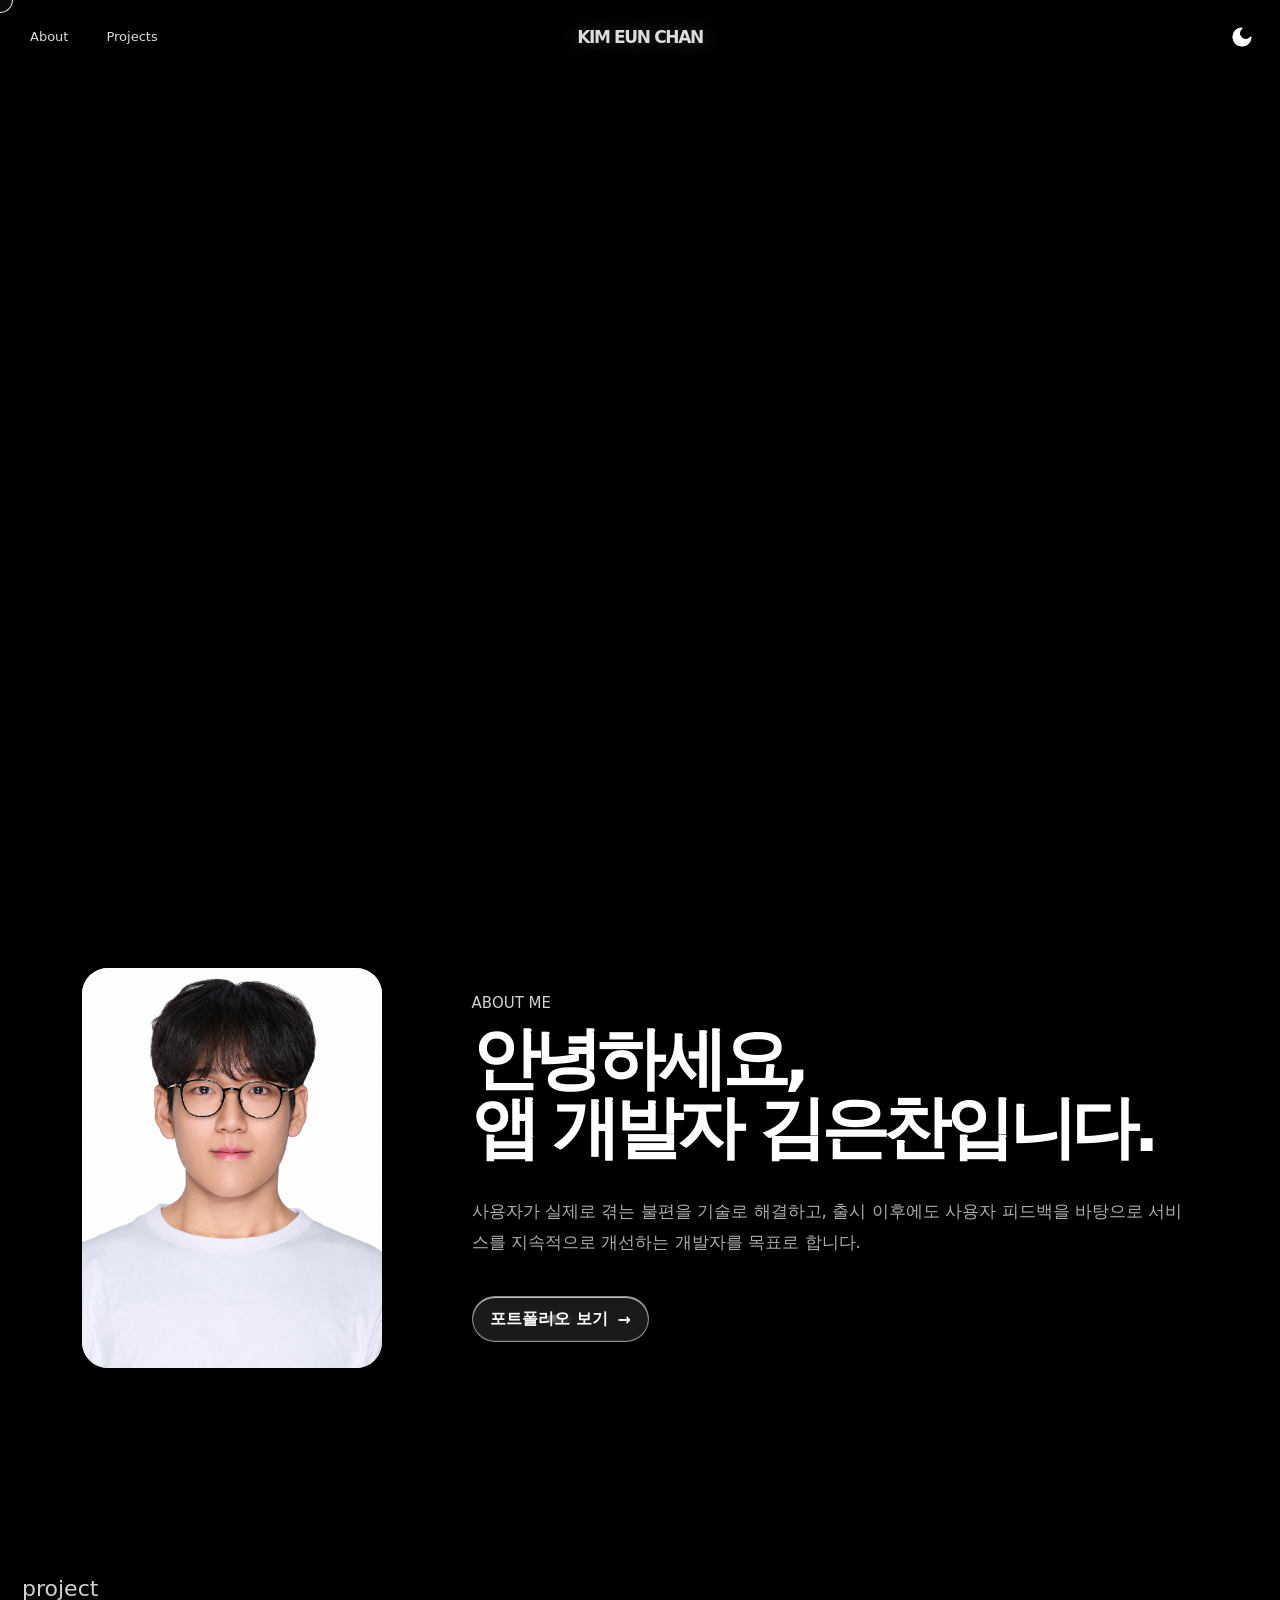
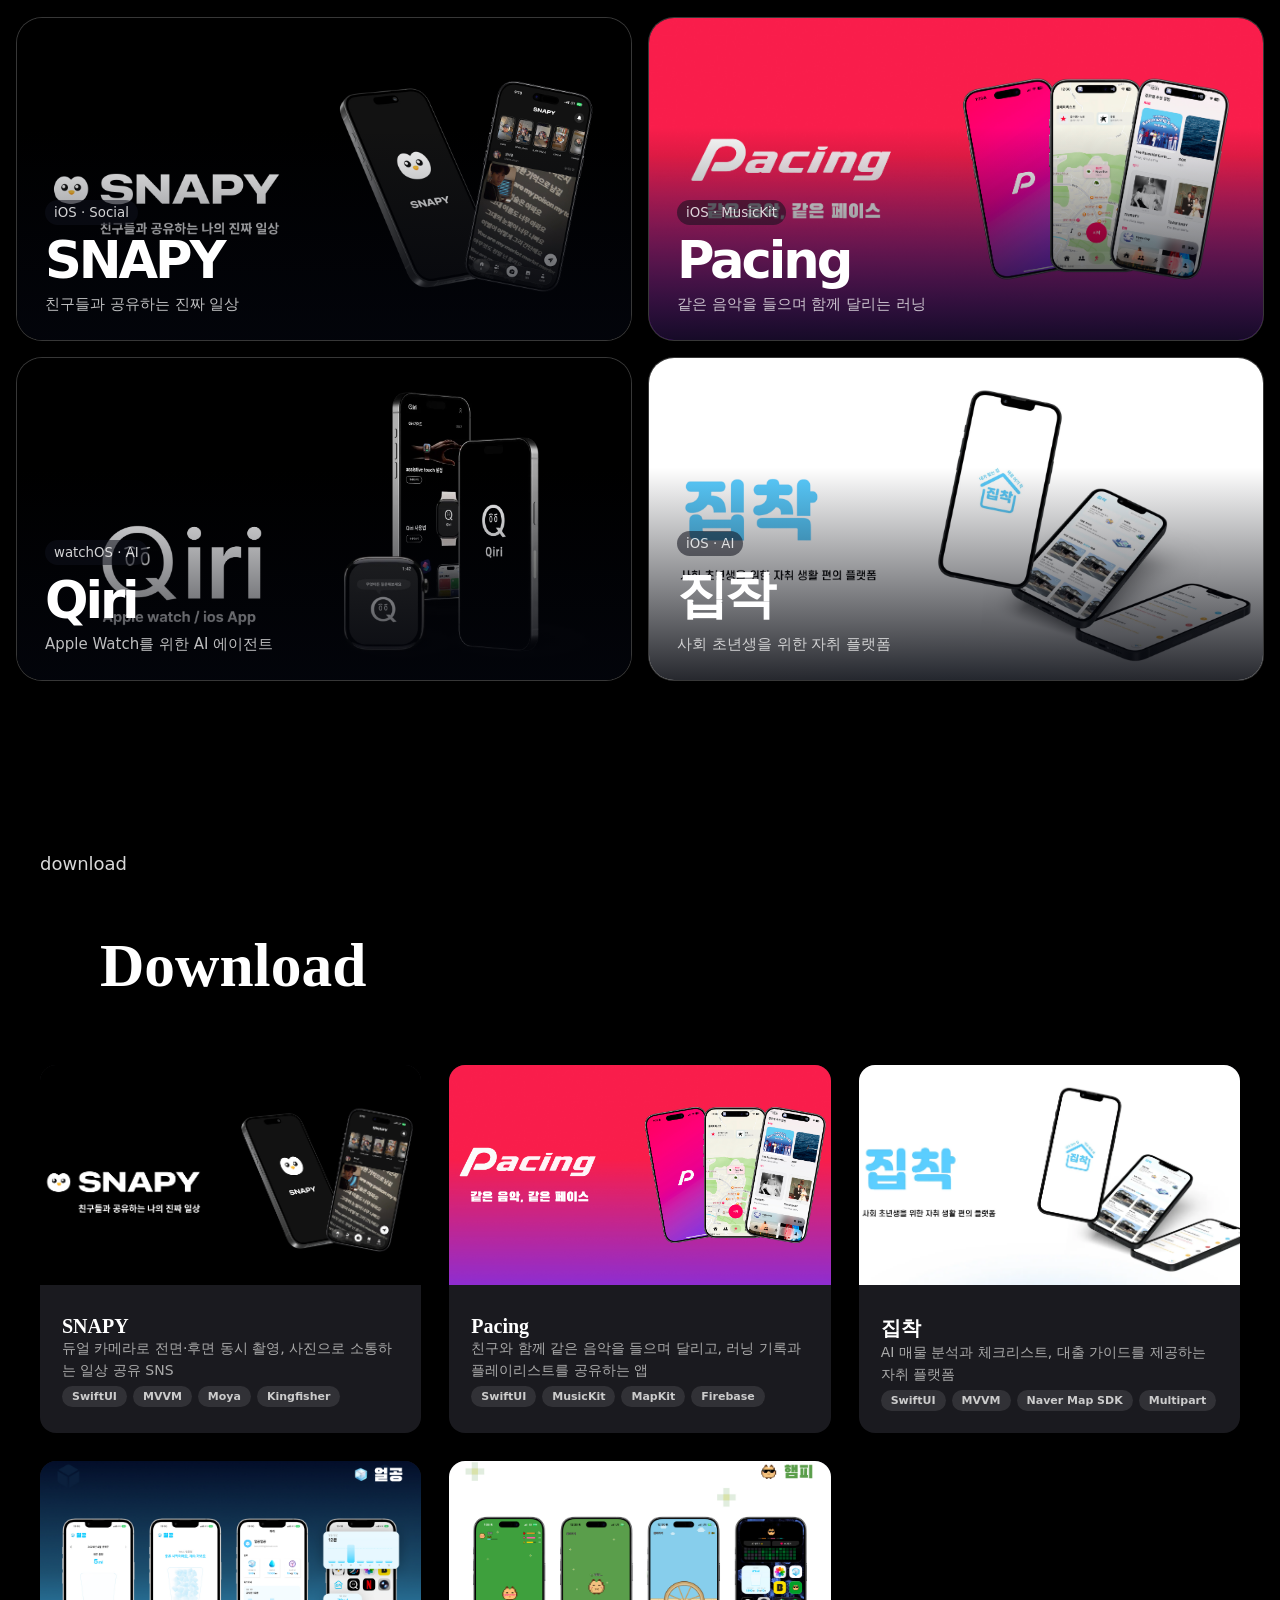
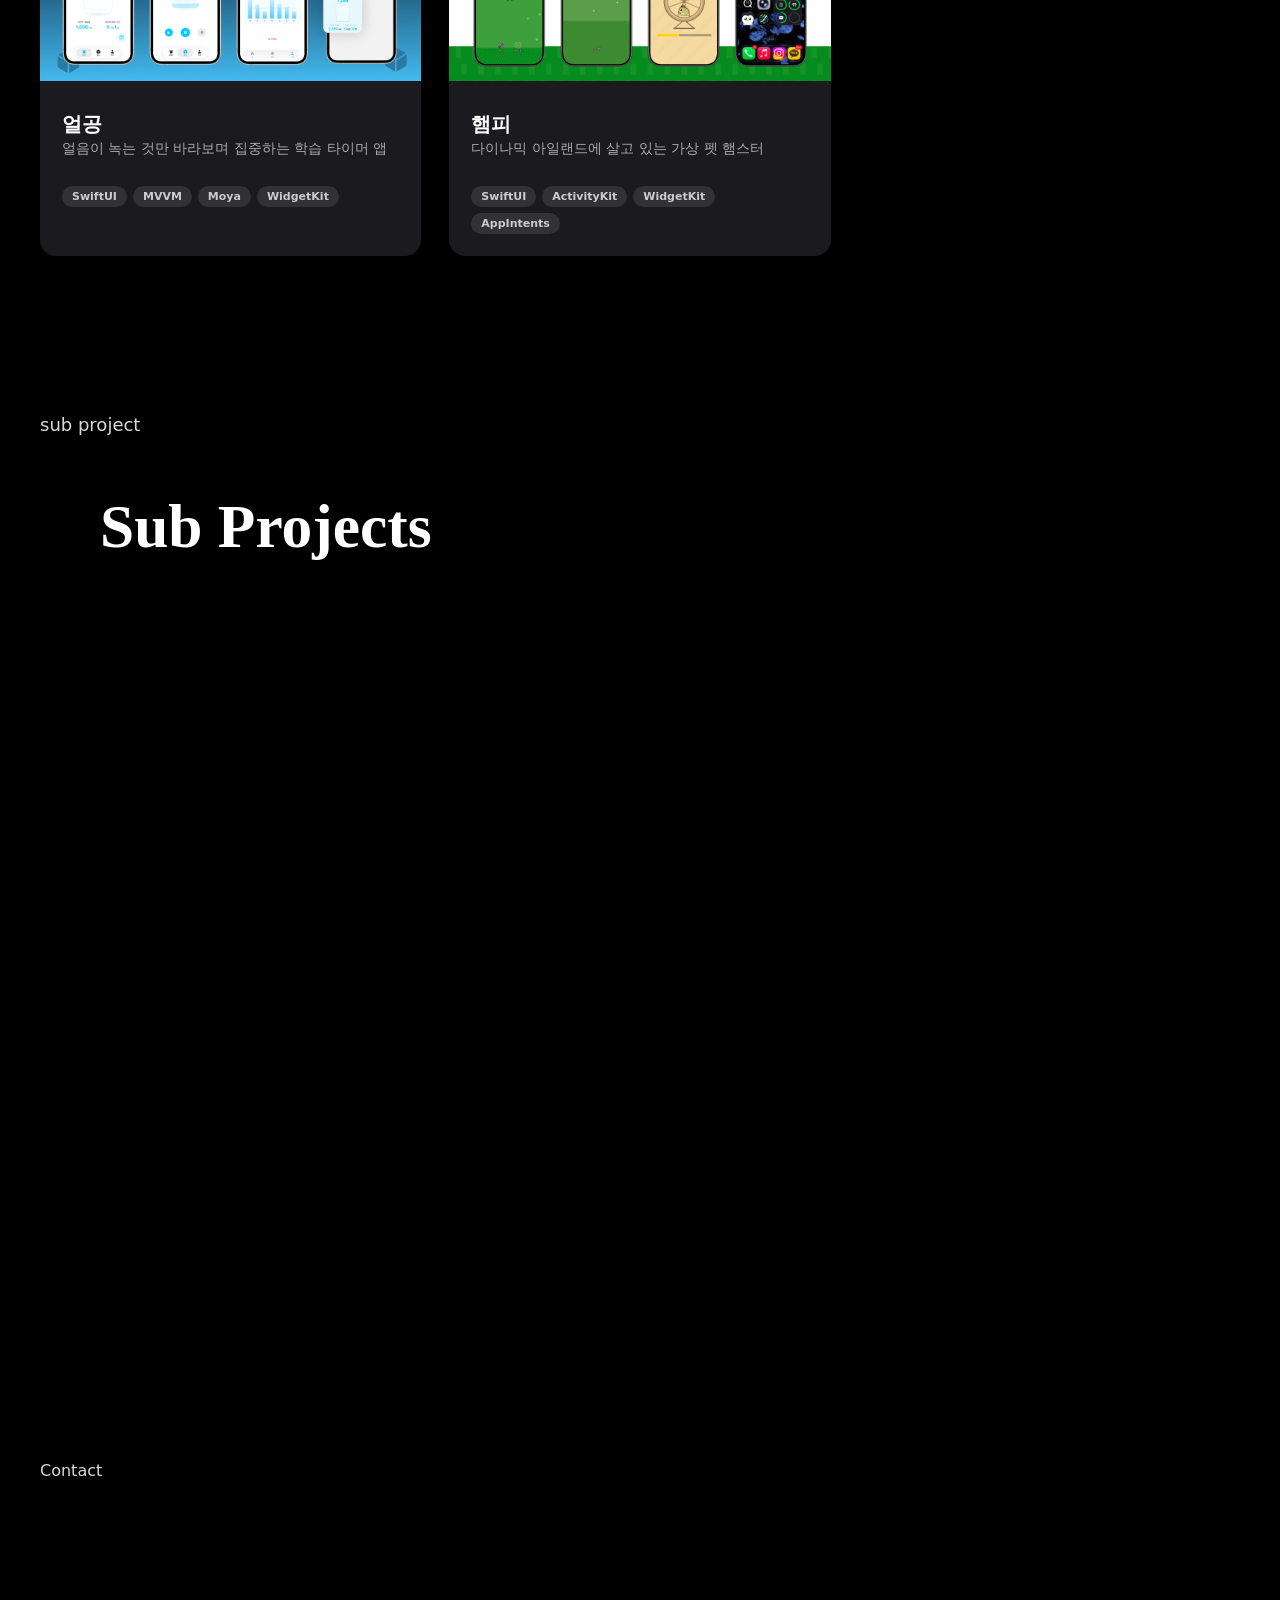
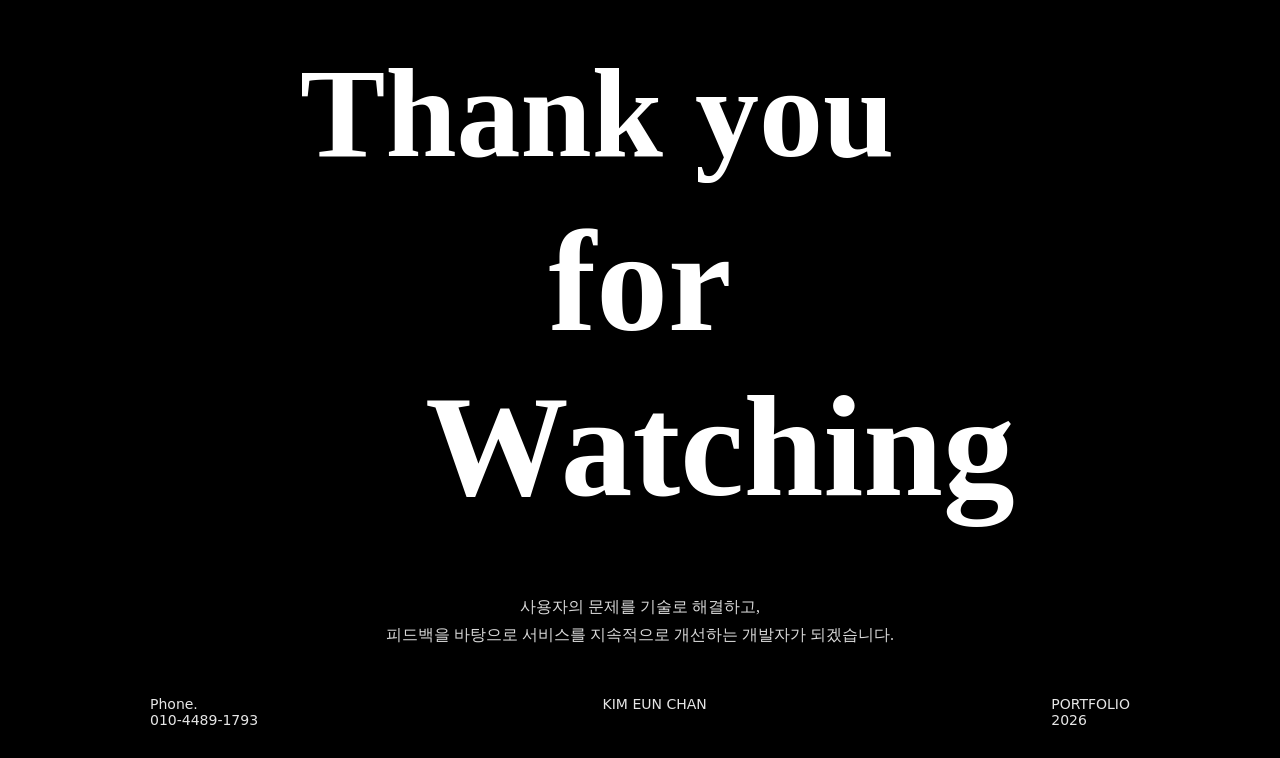
==== index.html @ 1824ecb4 "fix: hide glass cursor over theme icon" ====
<!DOCTYPE html>
<html lang="ko">
  <head>
    <meta charset="UTF-8" />
    <meta name="viewport" content="width=device-width, initial-scale=1.0" />
    <title>김은찬 | Portfolio</title>
    <meta
      name="description"
      content="사용자 경험과 유지보수성을 함께 고민하는 앱 개발자 김은찬의 포트폴리오입니다."
    />
    <link rel="icon" href="./img/symbol-logo.png" />
    <link rel="apple-touch-icon" href="./img/symbol-logo.png" />
    <link rel="stylesheet" href="./style.css?v=2" />
    <link rel="stylesheet" href="./override.css?v=6" />
    <link rel="stylesheet" href="./header-patch.css" />
    <link rel="stylesheet" href="./header-motion-patch.css" />
    <link rel="stylesheet" href="./theme-patch.css?v=4" />
    <link rel="stylesheet" href="./project-grid-patch.css" />
    <link rel="stylesheet" href="./glass-interaction.css?v=8" />
    <link rel="stylesheet" href="./page-transition.css?v=4" />
    <link rel="stylesheet" href="./header-consistency.css?v=4" />
    <link rel="stylesheet" href="./responsive.css?v=28" />
    <script src="./glass-pointer.js?v=4" defer></script>
    <script src="./script.js?v=5" defer></script>
    <script src="./page-transition.js?v=5" defer></script>
  </head>
  <body>
    <header class="topbar" data-glass-header>
      <div class="topbar-inner">
        <nav class="topbar-nav topbar-nav--left" aria-label="페이지 이동">
          <a href="./about/index.html">About</a>
          <a class="scroll-link" href="./project/index.html">Projects</a>
        </nav>
        <a class="topbar-brand scroll-link" data-target="#hero" href="#hero" aria-label="김은찬 포트폴리오 홈">
          <span>KIM EUN CHAN</span>
        </a>
        <nav class="topbar-nav topbar-nav--right" aria-label="보조 메뉴">
          <a class="topbar-theme-toggle" href="#" aria-label="테마 변경" aria-pressed="false"></a>
        </nav>
      </div>
    </header>
    <div id="wrap">

      <section id="hero" class="firstpage section-dark">
        <div class="firsttext">
          <div class="web-p"><p>앱 개발자</p></div>
        </div>

        <div class="hero-visual bgimg">
          <video
            class="portfolio-main-img"
            src="./img/portfolio.mp4"
            autoplay
            muted
            loop
            playsinline
          ></video>
          <div class="hero-overlay" aria-hidden="true"></div>
        </div>

        <div class="hero-bottom" aria-hidden="true">
          <div class="hero-tagline reveal">
            <p class="hero-title">안녕하세요, 앱 개발자 김은찬입니다.</p>
            <p class="hero-sub">
              사용자가 실제로 겪는 불편을 기술로 해결하고,<br />
              출시 이후에도 피드백을 바탕으로 서비스를 개선하는 개발자를 지향합니다.
            </p>
          </div>
          <div class="hero-cta reveal">
            <button
              class="chip chip-dark js-copy"
              data-copy="010-4489-1793"
              type="button"
              aria-label="전화번호 복사"
            >
              010-4489-1793
            </button>
            <button
              class="chip chip-dark js-copy"
              data-copy="kec4489@naver.com"
              type="button"
              aria-label="이메일 복사"
            >
              kec4489@naver.com
            </button>
            <a
              class="chip chip-dark"
              href="https://github.com/kec08"
              target="_blank"
              rel="noreferrer"
              >GitHub</a
            >
            <a
              class="chip chip-dark"
              href="https://blog.naver.com/ssilvv"
              target="_blank"
              rel="noreferrer"
              >Blog</a
            >
            <a
              class="chip chip-dark"
              href="https://www.linkedin.com/in/%EC%9D%80%EC%B0%AC-%EA%B9%80-a9299735b/"
              target="_blank"
              rel="noreferrer"
              >LinkedIn</a
            >
          </div>
        </div>
      </section>

      <section id="about" class="section-light about-section">
        <div class="about-heading">
          <div class="mini-text"><p>ABOUT</p></div>
          <p class="about-kicker">iOS Developer · SwiftUI · Product-minded</p>
          <h1>사용자의 불편을 발견하고,<br /><em>끝까지 쓰이는 앱</em>으로 만듭니다.</h1>
          <p class="about-lead">
            SwiftUI 기반 iOS 앱을 직접 설계하고 출시해 왔습니다. 기능을 만드는 데서 멈추지 않고,
            사용자가 어디에서 망설이고 어떤 순간에 다시 돌아오는지 관찰하며 제품을 개선합니다.
          </p>
        </div>

        <div class="about-feature">
          <figure class="about-feature-photo">
            <img src="./img/profile-portrait.png" alt="김은찬 프로필 사진" />
          </figure>
          <div class="about-feature-copy">
            <p class="about-feature-index">ABOUT ME</p>
            <h2>안녕하세요,<br />앱 개발자 김은찬입니다.</h2>
            <p>
              사용자가 실제로 겪는 불편을 기술로 해결하고, 출시 이후에도 사용자 피드백을 바탕으로 서비스를 지속적으로 개선하는 개발자를 목표로 합니다.
            </p>
            <a class="btn about-detail-trigger" href="./about/index.html">포트폴리오 보기 <span aria-hidden="true">→</span></a>
          </div>
        </div>

        <div class="main-divbox profile-grid">
          <div class="profile-col">
            <figure class="about-portrait reveal">
              <img src="./img/profile-portrait.png" alt="김은찬 프로필 사진" />
              <figcaption><strong>김은찬</strong><span>iOS Developer · KIM EUN CHAN</span></figcaption>
            </figure>
            <div class="Idea reveal">
              <h3>사용자 관점에서 판단하고 <br>설계하는 개발자</h3>
              <p>
                무엇이 사용자의 선택을 망설이게 하는지,<br> 무엇이 흐름을 끊는지 고민합니다.<br>
                직관에만 의존하기보다, 이러한 관찰을 기준으로 더 나은 방향을 설계합니다.
              </p>
            </div>

            <div class="name reveal">
              <h3>김은찬</h3>
              <p>
                경북소프트웨어마이스터고등학교<br />
                APP / SwiftUI / UI·UX<br />
                Email. <a href="mailto:kec4489@naver.com">kec4489@naver.com</a
                ><br />
                Github.
                <a
                  href="https://github.com/kec08"
                  target="_blank"
                  rel="noreferrer"
                  >kec08</a
                ><br />
                Phone. 010-4489-1793
              </p>
            </div>
          </div>

          <div class="profile-col">
            <div class="writing reveal">
              <h3>학습 과정을 정리하며 배운 <br>내용을 정리합니다.</h3>
              <p>
                배운 내용을 기록하며 정리하는 과정을 즐깁니다.<br />
                80+ 이상의 블로그 포스팅을 통해 배운 내용을<br>남기며 학습을 이어가고 있습니다.
              </p>
              <a
                class="btn btn-ghost"
                href="https://blog.naver.com/ssilvv"
                target="_blank"
                rel="noreferrer"
                >블로그 보러가기</a
              >
            </div>

            <div class="education reveal">
              <h3>education</h3>
              <p>경북소프트웨어마이스터고등학교</p>
              <p class="wh">졸업 예정 · 현장 실습 가능</p>
            </div>
          </div>

          <div class="profile-col">
            <div class="award reveal">
              <h3>highlight</h3>
              <p>교내 1학기 캡스톤 프로젝트 대상 - Qiri</p>
              <p class="wh">2025.07</p>
              <p>마이스터 특성화고 디지털 융합 챌린지 최우수상</p>
              <p class="wh">2025.09</p>
              <p>SW-AI 인재 양성 프로젝트 최우수상</p>
              <p class="wh">2025.12</p>
              <p>iOS 기반 앱 5개 App Store 출시</p>
              <p class="wh">2026.06</p>
            </div>

            <div class="Stack reveal">
              <h3>Stack</h3>
              <ul class="stack-img" aria-label="기술 스택">
                <li data-stack="Swift"><img src="./img/Swift-transparent.png" alt="Swift" /></li>
                <li data-stack="Flutter"><img class="stack-icon--flutter" src="https://cdn.simpleicons.org/flutter" alt="Flutter" /></li>
                <li data-stack="Figma"><img src="./img/figma.png" alt="Figma" /></li>
                <li data-stack="React"><img src="./img/reack.png" alt="React" /></li>
                <li data-stack="Java"><img src="./img/java.png" alt="Java" /></li>
                <li data-stack="Spring"><img src="./img/springboot.png" alt="Spring Boot" /></li>
                <li data-stack="GitHub"><img src="https://cdn.simpleicons.org/github" alt="GitHub" /></li>
                <li data-stack="Ps"><img src="./img/Ps.png" alt="Photoshop" /></li>
                <li data-stack="MySQL"><img src="./img/mysql.png" alt="MySQL" /></li>
              </ul>
            </div>
          </div>
        </div>
      </section>

      <section id="contents" class="section-split">
        <div class="contents-box">
          <div class="contents-left-box">
            <div class="contents-mini-text"><p>contents</p></div>
            <div class="contents-main-text"><h1>Contents</h1></div>
            <p class="contents-help">
              클릭해서 섹션으로 바로 이동할 수 있어요.
            </p>
          </div>

          <div class="contents-right-box">
            <ul class="contents-right-text">
              <li>
                <p>01</p>
                <h2 class="scroll-link" data-target="#Introduce">Introduce</h2>
              </li>
              <li>
                <p>02</p>
                <h2 class="scroll-link" data-target="#MainProjects">
                  Main Projects
                </h2>
              </li>
              <li>
                <p>03</p>
                <h2 class="scroll-link" data-target="#Download">
                  Download
                </h2>
              </li>
              <li>
                <p>04</p>
                <h2 class="scroll-link" data-target="#endpage">Contact</h2>
              </li>
            </ul>
          </div>
        </div>
      </section>

      <section id="Introduce" class="section-dark">
        <div class="Introduce-mini-text">
          <p>Introduce</p>
        </div>
        <div class="Introduce-main-text">
          <h1>안녕하세요, 앱 개발자 김은찬입니다.</h1>
        </div>
        <div class="Introduce-text">
          <p>
            SwiftUI 기반 iOS 앱 5종을 App Store에 직접 출시하고 운영한 경험이 있습니다.<br />
            사용자 경험 개선과 AI 기반 개발 워크플로우에 관심이 있으며, 80+ 이상의 <a href="https://blog.naver.com/ssilvv" target="_blank" rel="noreferrer" style="color:#fff;text-decoration:underline;">블로그</a> 포스팅으로 학습과<br />
            <span class="intro-recording-line">문제 해결 과정을 기록하고 있습니다.</span>
          </p>
          <br />
        </div>

        <div class="intro-stack reveal">
          <div class="intro-stack-group">
            <div class="intro-stack-tag">
              <img src="./img/Swift-transparent.png" alt="Swift" />
              <span>Swift</span>
            </div>
            <ul class="intro-stack-list">
              <li>
                <strong>SwiftUI</strong>와 <strong>MVVM</strong> 패턴으로 iOS
                앱과 Apple Watch 앱 개발 가능
              </li>
              <li>
                <strong>Combine</strong>과 <strong>Swift Concurrency</strong>로
                비동기 상태를 관리하고, <strong>Moya</strong> 기반 네트워크
                레이어를 설계 가능
              </li>
              <li>
                App Store <strong>심사 및 실제 배포 경험</strong>이 있으며,
                출시 이후 <strong>앱 관리와 운영</strong>이 가능
              </li>
            </ul>
          </div>

          <div class="intro-stack-group">
            <div class="intro-stack-tag">
              <img src="./img/figma.png" alt="UIUX" />
              <span>UIUX</span>
            </div>
            <ul class="intro-stack-list">
              <li>
                <strong>Apple HIG</strong>을 준수하면서 사용자 중심의
                인터페이스 디자인 가능
              </li>
              <li>
                UX를 고려한 인터페이스 설계를 할 수 있으며, 직관적이고 일관된
                사용자 흐름 구현 가능
              </li>
            </ul>
          </div>
        </div>
      </section>

      <section id="Design" class="section-dark">
        <div class="Design-mini-text">
          <span class="span02">+</span>
          <p>Design / UIUX</p>
        </div>
        <div class="Design-box reveal">
          <div class="poster1" role="button" tabindex="0" aria-label="포스터 1">
            <div class="overlay"></div>
          </div>
          <div class="poster2" role="button" tabindex="0" aria-label="포스터 2">
            <div class="overlay"></div>
          </div>
          <div class="poster3" role="button" tabindex="0" aria-label="포스터 3">
            <div class="overlay"></div>
          </div>
        </div>
      </section>

      <section id="MainProjects" class="section-light">
        <div class="project-section-label">project</div>

        <div class="project-gallery" aria-label="주요 프로젝트">
          <button class="project-gallery-card project-gallery-card--snapy js-open-project" type="button" data-project="snapy">
            <img src="./img/snapy-thumbnail.png" alt="SNAPY 프로젝트 미리보기" loading="lazy" />
            <span class="project-gallery-copy"><small>iOS · Social</small><strong>SNAPY</strong><em>친구들과 공유하는 진짜 일상</em></span>
          </button>
          <button class="project-gallery-card project-gallery-card--pacing js-open-project" type="button" data-project="pacing">
            <img src="./img/Pacing-preview.jpg" alt="Pacing 프로젝트 미리보기" loading="lazy" />
            <span class="project-gallery-copy"><small>iOS · MusicKit</small><strong>Pacing</strong><em>같은 음악을 들으며 함께 달리는 러닝</em></span>
          </button>
          <button class="project-gallery-card project-gallery-card--qiri js-open-project" type="button" data-project="qiri">
            <img src="./img/Qiri.png" alt="Qiri 프로젝트 미리보기" loading="lazy" />
            <span class="project-gallery-copy"><small>watchOS · AI</small><strong>Qiri</strong><em>Apple Watch를 위한 AI 에이전트</em></span>
          </button>
          <button class="project-gallery-card project-gallery-card--jipchak js-open-project" type="button" data-project="jipchak">
            <img src="./img/jipchak-thumbnail.png" alt="집착 프로젝트 미리보기" loading="lazy" />
            <span class="project-gallery-copy"><small>iOS · AI</small><strong>집착</strong><em>사회 초년생을 위한 자취 플랫폼</em></span>
          </button>
        </div>

        <div
          class="project-tabs reveal"
          role="tablist"
          aria-label="프로젝트 선택"
        >
            <button
            class="project-tab is-active"
            type="button"
            role="tab"
            aria-selected="true"
            data-project="snapy"
          >
            SNAPY
          </button>
          <button
            class="project-tab"
            type="button"
            role="tab"
            aria-selected="false"
            data-project="pacing"
          >
            Pacing
          </button>
          <button
            class="project-tab"
            type="button"
            role="tab"
            aria-selected="false"
            data-project="qiri"
          >
            Qiri
          </button>
          <button
            class="project-tab"
            type="button"
            role="tab"
            aria-selected="false"
            data-project="jipchak"
          >
            집착
          </button>
        </div>

        <div class="project-stage">
          <article
            class="project-page is-active"
            id="project-snapy"
            data-project="snapy"
            data-accent="#F5C518"
          >
            <div class="project-page-inner">
              <div class="project-copy reveal">
                <p class="project-kicker">
                  친구들과 공유하는 진짜 일상
                </p>
                <div class="project-brand project-brand--app-icon">
                  <img class="project-brand-icon" src="./img/snapy-icon.jpg" alt="SNAPY 앱 아이콘" />
                  <h2 class="project-title">SNAPY</h2>
                </div>
                <p class="project-period">2026.03.01 ~ 2026.08.05</p>

                <div class="project-meta">
                  <div class="meta-row">
                    <span class="meta-label">Team</span
                    ><span class="meta-value"
                      >iOS Client/Design - 1명 · Web Client - 1명<br>
                      Server - 3명</span
                    >
                  </div>
                  <div class="meta-row">
                    <span class="meta-label">Release</span
                    ><span class="meta-value"
                      >App Store 출시<br />경북소프트웨어마이스터고 캡스톤 대상</span
                    >
                  </div>
                  <div class="meta-row">
                    <span class="meta-label">Key</span
                    ><span class="meta-value"
                      >듀얼 카메라 · 음성 댓글 · 스토리 · 신고/차단<br>
                      OAuth · JWT 세션 관리</span
                    >
                  </div>
                </div>

                <p class="project-desc">
                  기존 SNS의 필터·보정 중심 소통에서 벗어나, 듀얼 카메라로<br>
                  전면·후면을 동시에 촬영하여 보정 없는 진짜 일상을<br>
                  친구들과 나누는 사진 기반 SNS 플랫폼입니다.
                </p>

                <div class="project-actions">
                  <button
                    class="btn btn-primary js-open-project"
                    type="button"
                    data-project="snapy"
                  >
                    상세 보기
                  </button>
                  <a
                    class="btn btn-ghost"
                    href="https://apps.apple.com/kr/app/스내피-snapy/id6761876306"
                    target="_blank"
                    rel="noreferrer"
                    >App Store</a
                  >
                  <a
                    class="btn btn-ghost"
                    href="https://github.com/2026-snapy/SNAPY_iOS"
                    target="_blank"
                    rel="noreferrer"
                    >Github</a
                  >
                  <a
                    class="btn btn-ghost"
                    href="https://www.figma.com/design/X3YFCzXVcM173oBQCoGf0c/3%ED%95%99%EB%85%84-%EC%BA%A1%EC%8A%A4%ED%86%A4?node-id=36-3&t=tiKIu10uXv7cSs5G-1"
                    target="_blank"
                    rel="noreferrer"
                    >Figma</a
                  >
                </div>
              </div>

              <div class="project-visual reveal" aria-hidden="true">
                <figure class="project-shot">
                  <img
                    class="project-shot-img"
                    src="./img/snapy-preview-1.jpg"
                    alt="SNAPY 앱 화면"
                    loading="lazy"
                  />
                  <figcaption class="project-shot-badge">
                    SwiftUI / MVVM
                  </figcaption>
                </figure>
              </div>
            </div>
          </article>

          <article
            class="project-page"
            id="project-qiri"
            data-project="qiri"
            data-accent="#FD6F22"
          >
            <div class="project-page-inner">
              <div class="project-copy reveal">
                <p class="project-kicker">
                  Apple Watch 사용자를 위한 더 나은 AI 에이전트
                </p>
                <div class="project-brand project-brand--app-icon">
                  <img class="project-brand-icon" src="./img/qiri-icon.png" alt="Qiri 앱 아이콘" />
                  <h2 class="project-title">Qiri</h2>
                </div>
                <p class="project-period">2025.03.12 ~ 2025.07.15</p>

                <div class="project-meta">
                  <div class="meta-row">
                    <span class="meta-label">Team</span
                    ><span class="meta-value"
                      >iOS Client/Design - 1명 · Server - 1명 · AI - 1명</span
                    >
                  </div>
                  <div class="meta-row">
                    <span class="meta-label">Award</span
                    ><span class="meta-value"
                      >경북소프트웨어마이스터고 캡스톤 대상 · 대구 ICT<br>
                      융합엑스포 전시</span
                    >
                  </div>
                  <div class="meta-row">
                    <span class="meta-label">Key</span
                    ><span class="meta-value"
                      >AssistiveTouch 제스처 · WatchConnectivity<br>
                      스트리밍 응답
                      UI</span
                    >
                  </div>
                </div>

                <p class="project-desc">
                  Siri에 질문했을 때 맥락과 맞지 않는 답변을 받거나, 링크만 제공되는<br>경험에서 출발했습니다.<br />
                  Qiri는 손 제스처 + 음성으로 질문하고, 스트리밍 응답을 즉시<br>확인하는 AI 에이전트입니다.
                </p>

                <div class="project-actions">
                  <button
                    class="btn btn-primary js-open-project"
                    type="button"
                    data-project="qiri"
                  >
                    상세 보기
                  </button>
                  <a
                    class="btn btn-ghost"
                    href="https://www.youtube.com/watch?si=77nzsMGncG27vWzh&v=rTH4DSMs_nk&feature=youtu.be"
                    target="_blank"
                    rel="noreferrer"
                    >시연영상</a
                  >
                  <a
                    class="btn btn-ghost"
                    href="https://github.com/marieeeeeeeeeeeeeee"
                    target="_blank"
                    rel="noreferrer"
                    >Github</a
                  >
                  <a
                    class="btn btn-ghost"
                    href="https://www.figma.com/design/dUoKwh8ulwY4H6TF49P7eZ/Qiri_2025-1%ED%95%99%EA%B8%B0-%EC%BA%A1%EC%8A%A4%ED%86%A4?node-id=0-1&t=hQSx3vak2ZWqcb71-1"
                    target="_blank"
                    rel="noreferrer"
                    >Figma</a
                  >
                </div>
              </div>

              <div class="project-visual reveal" aria-hidden="true">
                <figure class="project-shot">
                  <img
                    class="project-shot-img"
                    src="./img/Qiri.png"
                    alt="Qiri 앱 화면"
                    loading="lazy"
                  />
                  <figcaption class="project-shot-badge">
                    WatchOS / SwiftUI
                  </figcaption>
                </figure>
              </div>
            </div>
          </article>

          <article
            class="project-page"
            id="project-pacing"
            data-project="pacing"
            data-accent="#FF2053"
          >
            <div class="project-page-inner">
              <div class="project-copy reveal">
                <p class="project-kicker">같은 음악을 들으며 함께 달리는 러닝 서비스</p>
                <div class="project-brand project-brand--app-icon">
                  <img class="project-brand-icon" src="./img/pacing-icon.png" alt="Pacing 앱 아이콘" />
                  <h2 class="project-title">Pacing</h2>
                </div>
                <p class="project-period">2026.06.20 ~</p>

                <div class="project-meta">
                  <div class="meta-row">
                    <span class="meta-label">Team</span><span class="meta-value">개인 프로젝트</span>
                  </div>
                  <div class="meta-row">
                    <span class="meta-label">Release</span><span class="meta-value">App Store 출시</span>
                  </div>
                  <div class="meta-row">
                    <span class="meta-label">Key</span><span class="meta-value">러닝 세션 · 음악 동기화 · 플레이리스트 공유</span>
                  </div>
                </div>

                <p class="project-desc">
                  친구와 함께 러닝을 시작하고 같은 음악을 들으며,<br>
                  서로의 플레이리스트를 공유할 수 있는 서비스입니다.<br>
                  러닝의 순간과 감정을 하나의 추억으로 남기는 경험을 설계했습니다.
                </p>

                <div class="project-actions">
                  <button class="btn btn-primary js-open-project" type="button" data-project="pacing">상세 보기</button>
                  <a class="btn btn-ghost" href="https://apps.apple.com/kr/app/pacing/id6784299290" target="_blank" rel="noreferrer">App Store</a>
                  <a class="btn btn-ghost" href="https://github.com/kec08/Pacing" target="_blank" rel="noreferrer">Github</a>
                  <a class="btn btn-ghost" href="https://blog.naver.com/ssilvv/224382783055" target="_blank" rel="noreferrer">Blog</a>
                </div>
              </div>

              <div class="project-visual reveal" aria-hidden="true">
                <figure class="project-shot project-shot--pacing">
                  <img class="project-shot-img" src="./img/Pacing-preview.jpg" alt="Pacing 앱 미리보기" loading="lazy" />
                  <figcaption class="project-shot-badge">SwiftUI / MusicKit</figcaption>
                </figure>
              </div>
            </div>
          </article>

          <article
            class="project-page"
            id="project-jipchak"
            data-project="jipchak"
            data-accent="#58CCFF"
          >
            <div class="project-page-inner">
              <div class="project-copy reveal">
                <p class="project-kicker">
                  사회 초년생을 위한 자취 생활 편의 플랫폼
                </p>
                <div class="project-brand project-brand--app-icon">
                  <img class="project-brand-icon" src="./img/jipchak-icon.jpg" alt="집착 앱 아이콘" />
                  <h2 class="project-title">집착</h2>
                </div>
                <p class="project-period">2025.08.27 ~ 2025.12.31</p>

                <div class="project-meta">
                  <div class="meta-row">
                    <span class="meta-label">Team</span
                    ><span class="meta-value"
                      >iOS Client/Design - 1명<br>
                      Web Client - 1명 · Server - 2명 · AI - 1명</span
                    >
                  </div>
                  <div class="meta-row">
                    <span class="meta-label">Award</span
                    ><span class="meta-value"
                      >경북소프트웨어마이스터고 캡스톤 동상<br>
                      App Store 출시</span
                    >
                  </div>
                  <div class="meta-row">
                    <span class="meta-label">Key</span
                    ><span class="meta-value"
                      >매물 등록/분석 · 체크리스트 · 대출 가이드 · 지도
                      탐색</span
                    >
                  </div>
                </div>

                <p class="project-desc">
                  주거 선택부터 계약, 입주 이후까지의 부담을 줄이기 위해 매물
                  탐색부터 서류 분석·체크리스트까지 하나의 앱 흐름으로
                  묶었습니다.<br />
                  iOS 앱에서 지도 기반 탐색과 문서 업로드 분석을 안정적으로
                  <br>연결하는 데 집중했습니다.
                </p>

                <div class="project-actions">
                  <button
                    class="btn btn-primary js-open-project"
                    type="button"
                    data-project="jipchak"
                  >
                    상세 보기
                  </button>
                  <a
                    class="btn btn-ghost"
                    href="https://youtu.be/vIUcH8E60pg?si=FS7nKiLLC_Ti2CTS"
                    target="_blank"
                    rel="noreferrer"
                    >시연영상</a
                  >
                  <a
                    class="btn btn-ghost"
                    href="https://github.com/gbsw-liskov"
                    target="_blank"
                    rel="noreferrer"
                    >Github</a
                  >
                  <a
                    class="btn btn-ghost"
                    href="https://www.figma.com/design/sKOQ7FC8YnvBdUHCmCdr3X/Liskovs---%EC%9E%90%EC%B7%A8%EC%95%B1?node-id=794-3746&t=bC4MlZcu4CU5n0U1-1"
                    target="_blank"
                    rel="noreferrer"
                    >Figma</a
                  >
                </div>
              </div>

              <div class="project-visual reveal" aria-hidden="true">
                <figure class="project-shot">
                  <img
                    class="project-shot-img"
                    src="./img/JeepChak.png"
                    alt="집착 앱 화면"
                    loading="lazy"
                  />
                  <figcaption class="project-shot-badge">
                    SwiftUI / MVVM
                  </figcaption>
                </figure>
              </div>
            </div>
          </article>
        </div>
      </section>

      <section id="Download" class="section-dark" style="padding-top:8rem;padding-bottom:14rem;">
        <div class="mini-text"><p>download</p></div>
        <div class="about-me"><h2>Download</h2></div>

        <div class="sub-projects-grid" style="max-width:1200px;margin:4rem auto 0;gap:28px;">
          <a
            class="sub-card reveal"
            href="https://apps.apple.com/kr/app/스내피-snapy/id6761876306"
            target="_blank"
            rel="noreferrer"
            style="padding:0;overflow:hidden;"
          >
            <img src="./img/snapy-download-banner.png" alt="SNAPY 앱 배너" style="width:100%;height:220px;object-fit:cover;object-position:center;" />
            <div style="padding:20px 22px 22px;">
              <h3 class="sub-card-title">SNAPY</h3>
              <p class="sub-card-desc">
                듀얼 카메라로 전면·후면 동시 촬영, 사진으로 소통하는 일상 공유 SNS
              </p>
              <div class="sub-card-tags">
                <span>SwiftUI</span><span>MVVM</span><span>Moya</span><span>Kingfisher</span>
              </div>
            </div>
          </a>

          <a
            class="sub-card reveal"
            href="https://apps.apple.com/kr/app/pacing/id6784299290"
            target="_blank"
            rel="noreferrer"
            style="padding:0;overflow:hidden;"
          >
            <img src="./img/Pacing-preview.jpg" alt="Pacing" style="width:100%;height:220px;object-fit:cover;" />
            <div style="padding:20px 22px 22px;">
              <h3 class="sub-card-title">Pacing</h3>
              <p class="sub-card-desc">
                친구와 함께 같은 음악을 들으며 달리고, 러닝 기록과 플레이리스트를 공유하는 앱
              </p>
              <div class="sub-card-tags">
                <span>SwiftUI</span><span>MusicKit</span><span>MapKit</span><span>Firebase</span>
              </div>
            </div>
          </a>

          <a
            class="sub-card reveal"
            href="https://apps.apple.com/kr/app/%EC%A7%91%EC%B0%A9/id6757211728"
            target="_blank"
            rel="noreferrer"
            style="padding:0;overflow:hidden;"
          >
            <img src="./img/JeepChak.png" alt="집착" style="width:100%;height:220px;object-fit:cover;" />
            <div style="padding:20px 22px 22px;">
              <h3 class="sub-card-title">집착</h3>
              <p class="sub-card-desc">
                AI 매물 분석과 체크리스트, 대출 가이드를 제공하는 자취 플랫폼
              </p>
              <div class="sub-card-tags">
                <span>SwiftUI</span><span>MVVM</span><span>Naver Map SDK</span><span>Multipart</span>
              </div>
            </div>
          </a>

          <a
            class="sub-card reveal"
            href="https://apps.apple.com/kr/app/얼공/id6762845172"
            target="_blank"
            rel="noreferrer"
            style="padding:0;overflow:hidden;"
          >
            <img src="./img/eolgong-download-banner.png" alt="얼공 앱 배너" style="width:100%;height:220px;object-fit:cover;object-position:center;" />
            <div style="padding:20px 22px 22px;">
              <h3 class="sub-card-title">얼공</h3>
              <p class="sub-card-desc">
                얼음이 녹는 것만 바라보며 집중하는 학습 타이머 앱
              </p>
              <div class="sub-card-tags">
                <span>SwiftUI</span><span>MVVM</span><span>Moya</span><span>WidgetKit</span>
              </div>
            </div>
          </a>

          <a
            class="sub-card reveal"
            href="https://apps.apple.com/kr/app/햄피/id6766738253"
            target="_blank"
            rel="noreferrer"
            style="padding:0;overflow:hidden;"
          >
            <img src="./img/Hampy.jpg" alt="햄피" style="width:100%;height:220px;object-fit:cover;" />
            <div style="padding:20px 22px 22px;">
              <h3 class="sub-card-title">햄피</h3>
              <p class="sub-card-desc">
                다이나믹 아일랜드에 살고 있는 가상 펫 햄스터
              </p>
              <div class="sub-card-tags">
                <span>SwiftUI</span><span>ActivityKit</span><span>WidgetKit</span><span>AppIntents</span>
              </div>
            </div>
          </a>
        </div>
      </section>

      <section id="SubProjects" class="section-light">
        <div class="mini-text"><p>sub project</p></div>
        <div class="about-me"><h2>Sub Projects</h2></div>

        <div class="sub-projects-grid">
          <a
            class="sub-card reveal"
            href="https://www.notion.so/Pacing-3ba5bcf81b35809b9e4cf657f1618b33?source=copy_link"
            target="_blank"
            rel="noreferrer"
          >
            <h3 class="sub-card-title">Pacing</h3>
            <p class="sub-card-desc">
              친구와 함께 같은 음악을 들으며 달리고, 러닝 기록과 플레이리스트를 공유하는 iOS 앱
            </p>
            <div class="sub-card-tags">
              <span>SwiftUI</span><span>MusicKit</span><span>MapKit</span><span>Firebase</span>
            </div>
            <p class="sub-card-period">2026.06.20 ~</p>
          </a>

          <a
            class="sub-card reveal"
            href="https://woozy-shoe-773.notion.site/35d5bcf81b3580e7b874ef7aa51d694c"
            target="_blank"
            rel="noreferrer"
          >
            <h3 class="sub-card-title">얼공</h3>
            <p class="sub-card-desc">
              얼음공부법 기반 학습 타이머. 남은 시간 대신 얼음이 녹는 시각적 피드백으로 집중 유도
            </p>
            <div class="sub-card-tags">
              <span>SwiftUI</span><span>Moya</span><span>WidgetKit</span><span>CoreLocation</span>
            </div>
            <p class="sub-card-period">2026.02 ~ 2026.04</p>
          </a>
          <a
            class="sub-card reveal"
            href="https://woozy-shoe-773.notion.site/GO-3175bcf81b358024b714c177d9042d3f?source=copy_link"
            target="_blank"
            rel="noreferrer"
          >
            <h3 class="sub-card-title">어디GO</h3>
            <p class="sub-card-desc">
              블록체인을 활용한 지역 관광 활성화 및 경제 선순환 서비스 개발
            </p>
            <div class="sub-card-tags">
              <span>SwiftUI</span><span>Figma</span><span>Moya</span
              ><span>iOS</span>
            </div>
            <p class="sub-card-period">2025.03.11 ~ 2025.12.17</p>
          </a>

          <a
            class="sub-card reveal"
            href="https://woozy-shoe-773.notion.site/35d5bcf81b35809c9737c49b6d9acc70"
            target="_blank"
            rel="noreferrer"
          >
            <h3 class="sub-card-title">햄피</h3>
            <p class="sub-card-desc">
              다이나믹 아일랜드 위에 살아있는 가상 펫 햄스터 앱. 먹이주기·쓰다듬기·쳇바퀴로 키우는 성장 시스템
            </p>
            <div class="sub-card-tags">
              <span>SwiftUI</span><span>ActivityKit</span><span>WidgetKit</span><span>AppIntents</span>
            </div>
            <p class="sub-card-period">2026.04 ~ 2026.05</p>
          </a>

          <a
            class="sub-card reveal"
            href="https://woozy-shoe-773.notion.site/2d85bcf81b358136ab8de0c88aa239b4?source=copy_link"
            target="_blank"
            rel="noreferrer"
          >
            <h3 class="sub-card-title">살까말까</h3>
            <p class="sub-card-desc">
              사용자가 사고 싶은 상품 이미지를 등록하고 OpenAI가 판단해주는
              서비스
            </p>
            <div class="sub-card-tags">
              <span>iOS</span><span>SwiftUI</span><span>OpenAI</span>
            </div>
            <p class="sub-card-period">2025년 7월 7일 ~ 2025년 7월 20일</p>
          </a>

          <a
            class="sub-card reveal"
            href="https://woozy-shoe-773.notion.site/promphoto-32b5bcf81b35802995f1e7b49f4cdc20?source=copy_link"
            target="_blank"
            rel="noreferrer"
          >
            <h3 class="sub-card-title">promphoto</h3>
            <p class="sub-card-desc">
              AI 프롬프트 생성·공유 및 내보내기 서비스
            </p>
            <div class="sub-card-tags">
              <span>Typescript</span><span>Figma</span>
            </div>
            <p class="sub-card-period">2025년 11월 24일 ~ 2025년 12월 14일</p>
          </a>

          <a
            class="sub-card reveal"
            href="https://woozy-shoe-773.notion.site/namespace-2d85bcf81b3581f39654c26aea42cda2?source=copy_link"
            target="_blank"
            rel="noreferrer"
          >
            <h3 class="sub-card-title">namespace</h3>
            <p class="sub-card-desc">
              경북소프트웨어고등학교 학생 명함 생성 프로젝트
            </p>
            <div class="sub-card-tags">
              <span>HTML</span><span>CSS</span><span>Javascript</span
              ><span>Java</span><span>Springboot</span>
            </div>
            <p class="sub-card-period">2025년 11월 14일 ~ 2025년 12월 14일</p>
          </a>

          <a
            class="sub-card reveal"
            href="https://woozy-shoe-773.notion.site/newsjeans-2d85bcf81b3581d9bcf1c5cbca45d8d7?source=copy_link"
            target="_blank"
            rel="noreferrer"
          >
            <h3 class="sub-card-title">newsjeans</h3>
            <p class="sub-card-desc">NewJeans 소개 웹 프로젝트</p>
            <div class="sub-card-tags">
              <span>HTML</span><span>CSS</span><span>Javascript</span
              ><span>PhotoShop</span><span>Figma</span>
            </div>
            <p class="sub-card-period">2024년 11월 11일 ~ 2024년 12월 11일</p>
          </a>

          <a
            class="sub-card reveal"
            href="https://woozy-shoe-773.notion.site/HAERTZ-3185bcf81b35808a94efcc0e8659ba45?source=copy_link"
            target="_blank"
            rel="noreferrer"
          >
            <h3 class="sub-card-title">HAERTZ</h3>
            <p class="sub-card-desc">헤어 컨설팅 예약 앱 프로젝트</p>
            <div class="sub-card-tags">
              <span>Figma</span><span>PhotoShop</span>
            </div>
            <p class="sub-card-period">2025년 2월 9일 ~ 2025년 2월 26일</p>
          </a>
        </div>
      </section>

      <footer id="endpage" class="section-dark">
        <div class="endfage-mini-text">
          <p>Contact</p>
        </div>

        <div class="endfage-main-text reveal">
          <div class="endfage-main-text1"><h1>Thank you</h1></div>
          <div class="endfage-main-text3"><h1><span>for</span><br class="desktop-only-break" /> <span>Watching</span></h1></div>
        </div>

        <div class="end-note reveal">
          <p>
            사용자의 문제를 기술로 해결하고,<br />
            피드백을 바탕으로 서비스를 지속적으로 개선하는 <span class="end-note-final-line">개발자가 되겠습니다.</span>
          </p>
        </div>

        <div class="endfage-footer-text">
          <div class="endfage-footer-text1">
            <p>
              Phone.<br />
              010-4489-1793
            </p>
          </div>
          <div class="endfage-footer-text2"><p>KIM EUN CHAN</p></div>
          <div class="endfage-footer-text3">
            <p>PORTFOLIO<br />2026</p>
          </div>
        </div>
      </footer>
    </div>

    <dialog class="about-modal" id="aboutDetailModal" aria-label="About 상세">
      <div class="about-modal-inner">
        <button class="modal-close js-close-about" type="button" aria-label="About 닫기">×</button>
        <div class="about-modal-profile">
          <img src="./img/profile-portrait.png" alt="김은찬 프로필 사진" />
        </div>
        <div class="about-modal-copy">
          <p>(01) ABOUT ME</p>
          <h2>만드는 과정을 좋아하고,<br /><em>쓰이는 결과</em>를 중요하게 생각합니다.</h2>
          <p>경북소프트웨어마이스터고등학교에서 소프트웨어를 공부하며, SwiftUI 기반 iOS 앱을 설계하고 직접 출시했습니다. 기능 구현보다 사용자가 자연스럽게 이해하고 계속 사용할 수 있는 흐름을 고민합니다.</p>
          <div class="about-modal-tags"><span>SwiftUI</span><span>MVVM</span><span>UI/UX</span><span>App Store Release</span></div>
          <div class="stack-detail" aria-label="기술 스택"><span>Swift</span><span>Flutter</span><span>React</span><span>Figma</span><span>Spring</span><span>Git</span></div>
        </div>
      </div>
    </dialog>

    <dialog class="project-modal" id="projectModal" aria-label="프로젝트 상세">
      <div class="modal-inner">
        <button
          class="modal-close js-close-project"
          type="button"
          aria-label="프로젝트 목록으로 돌아가기"
        >
          <span aria-hidden="true">×</span>
        </button>
        <section class="project-detail-hero">
          <img id="projectHeroImage" src="./img/snapy-thumbnail.png" alt="" />
          <div class="project-detail-hero-shade"></div>
          <div class="project-detail-hero-copy">
            <p id="projectHeroKicker"></p>
            <h2 id="projectHeroTitle"></h2>
            <p id="projectHeroPeriod"></p>
            <a id="projectHeroGithub" class="project-detail-hero-link" href="#" target="_blank" rel="noreferrer">GitHub ↗</a>
          </div>
        </section>
        <div class="modal-header">
          <div class="modal-project-heading">
            <img class="modal-project-icon" id="modalProjectIcon" src="./img/snapy-icon.jpg" alt="" />
            <div class="modal-kicker" id="modalKicker" aria-label="프로젝트 태그">Project</div>
          </div>
          <h2 class="modal-title" id="modalTitle">Title</h2>
          <p class="modal-subtitle" id="modalSubtitle"></p>
          <p class="modal-period" id="modalPeriod"></p>
            <a class="modal-detail-link btn btn-ghost" id="modalDetailLink" href="#" hidden>자세히 보기 →</a>
        </div>

        <div class="modal-content-grid">
          <div class="modal-visual" aria-hidden="true"><img id="modalVisual" src="./img/snapy-modal-banner.jpg" alt="" /></div>
          <nav class="modal-tabs" role="tablist" aria-label="프로젝트 상세 목차">
          <button
            class="modal-tab is-active"
            type="button"
            role="tab"
            aria-selected="true"
            data-tab="overview"
          >
            개요
          </button>
          <button
            class="modal-tab modal-tab--preview-only"
            type="button"
            role="tab"
            aria-selected="false"
            aria-hidden="true"
            data-tab="preview"
            hidden
          >
            미리보기
          </button>
          <button
            class="modal-tab"
            type="button"
            role="tab"
            aria-selected="false"
            data-tab="role"
          >
            담당
          </button>
          <button
            class="modal-tab"
            type="button"
            role="tab"
            aria-selected="false"
            data-tab="tech"
          >
            기술
          </button>
          <button
            class="modal-tab"
            type="button"
            role="tab"
            aria-selected="false"
            data-tab="trouble"
          >
            문제 해결
          </button>
          <button
            class="modal-tab"
            type="button"
            role="tab"
            aria-selected="false"
            data-tab="learn"
          >
            배운 점
          </button>
          <button
            class="modal-tab"
            type="button"
            role="tab"
            aria-selected="false"
            data-tab="links"
          >
            링크
          </button>
          </nav>

          <div class="modal-body" id="modalBody"></div>
          <section class="project-screenshots" id="projectScreenshots" aria-label="프로젝트 스크린샷"></section>
        </div>
      </div>
    </dialog>

    <script>
      (function () {
        const video = document.querySelector('.portfolio-main-img');
        if (!video || video.tagName !== 'VIDEO') return;

        const FADE_DURATION = 0.8;

        video.addEventListener('timeupdate', function () {
          const timeLeft = video.duration - video.currentTime;
          if (timeLeft <= FADE_DURATION && video.style.opacity !== '0') {
            video.style.opacity = '0';
          }
        });

        video.addEventListener('seeked', function () {
          if (video.currentTime < 1) {
            video.style.opacity = '1';
          }
        });
      })();
    </script>
  </body>
</html>
---- style.css ----
@charset "UTF-8";

/* ========= Reset ========= */
* {
  margin: 0;
  padding: 0;
  box-sizing: border-box;
}

html {
  scroll-behavior: smooth;
}

body {
  font-family: "GmarketSansMedium", system-ui, -apple-system, Segoe UI, Roboto,
    Arial, sans-serif;
  overflow-x: hidden;
  background: #0b0b0e;
  color: #111;
}

img {
  width: 100%;
  vertical-align: top;
}

li {
  list-style: none;
}

a {
  color: inherit;
  text-decoration: none;
}

button {
  font: inherit;
}

/* 스크롤바 숨김 (기존 느낌 유지) */
::-webkit-scrollbar {
  display: none;
}

/* ========= Fonts ========= */
@font-face {
  font-family: "SBAggroB";
  src: url("https://fastly.jsdelivr.net/gh/projectnoonnu/noonfonts_2108@1.1/SBAggroB.woff")
    format("woff");
  font-weight: normal;
  font-style: normal;
}
@font-face {
  font-family: "ChosunSg";
  src: url("https://fastly.jsdelivr.net/gh/projectnoonnu/noonfonts_20-04@1.0/ChosunSg.woff")
    format("woff");
  font-weight: normal;
  font-style: normal;
}
@font-face {
  font-family: "PuradakGentleGothicR";
  src: url("https://fastly.jsdelivr.net/gh/projectnoonnu/noonfonts_11-01@1.1/PuradakGentleGothicR.woff2")
    format("woff2");
  font-weight: normal;
  font-style: normal;
}
@font-face {
  font-family: "Pretendard-Regular";
  src: url("https://fastly.jsdelivr.net/gh/Project-Noonnu/noonfonts_2107@1.1/Pretendard-Regular.woff")
    format("woff");
  font-weight: 400;
  font-style: normal;
}
@font-face {
  font-family: "GmarketSansMedium";
  src: url("https://fastly.jsdelivr.net/gh/projectnoonnu/noonfonts_2001@1.1/GmarketSansMedium.woff")
    format("woff");
  font-weight: normal;
  font-style: normal;
}

/* ========= Theme ========= */
:root {
  --bg: #0b0b0e;
  --bg2: #000000;
  --surface: #111116;
  --card: #ffffff;
  --text: #0b0b0e;
  --text-on-dark: #ffffff;
  --muted: #b8b8c4;
  --line: rgba(255, 255, 255, 0.12);

  --qiri: #fd6f22;
  --jipchak: #58ccff;

  --radius: 18px;
  --shadow: 0 18px 60px rgba(0, 0, 0, 0.22);
  --shadow2: 0 10px 30px rgba(0, 0, 0, 0.16);

  /* 14인치(1440~1512px 폭) 기준으로 “너무 꽉 차지 않게” */
  --container: 1180px;
  --gutter: 24px;
  --topbar-h: 62px;
}

/* ========= Layout helpers ========= */
#wrap {
  width: 100%;
  height: 100%;
}

section,
footer {
  scroll-margin-top: calc(var(--topbar-h) + 12px);
}

.section-dark {
  background: var(--bg2);
  color: var(--text-on-dark);
}

.section-light {
  background: #ffffff;
  color: #111;
}

.section-split {
  background: #ffffff;
  color: #111;
}

/* ========= Topbar ========= */
.topbar {
  position: sticky;
  top: 0;
  z-index: 9999;
  height: var(--topbar-h);
  background: rgba(0, 0, 0, 0.72);
  backdrop-filter: blur(12px);
  border-bottom: 1px solid rgba(255, 255, 255, 0.1);
}

.topbar-inner {
  height: 100%;
  max-width: var(--container);
  margin: 0 auto;
  padding: 0 var(--gutter);
  display: flex;
  align-items: center;
  justify-content: space-between;
  gap: 20px;
}

.topbar-brand {
  font-family: "ChosunSg";
  letter-spacing: 0.12em;
  font-size: 14px;
  color: rgba(255, 255, 255, 0.9);
}

.topbar-nav {
  display: flex;
  align-items: center;
  gap: 14px;
  color: rgba(255, 255, 255, 0.85);
  font-size: 13px;
}

.topbar-nav a {
  padding: 8px 10px;
  border-radius: 999px;
  transition: background 0.2s ease, color 0.2s ease;
}
.topbar-nav a:hover {
  background: rgba(255, 255, 255, 0.1);
}

/* ========= Hero ========= */
.firstpage {
  min-height: calc(100vh - var(--topbar-h));
  position: relative;
}

.hero-visual {
  /* 원래처럼: 이미지 영역은 “섹션 안에서” 레이아웃 흐름을 차지 */
  position: relative;
  z-index: 0;
}

.portfolio-main-img {
  width: 100%;
  height: auto;
  object-fit: initial;
  -webkit-user-drag: none;
  user-select: none;
  -webkit-user-select: none;
  pointer-events: none;
  transition: opacity 0.8s ease;
}

.firsttext {
  color: #ffffff;
  padding-top: 22px;
  padding-left: 40px;
  background-color: #000000;
  position: relative;
  z-index: 2;
}

.web-p {
  font-family: "ChosunSg";
  font-size: 28px;
  padding-left: 0;
  opacity: 0.92;
}

.web-h3 {
  font-size: 20px;
  padding-left: 0;
  opacity: 0.92;
}

.hero-overlay {
  /* 전역(헤더 포함)으로 움직이는 그라데이션 */
  position: fixed;
  inset: 0;
  z-index: 1;
  /* 요청: 주황색 그라데이션 제거 */
  background: none;
  pointer-events: none;
  animation: none;
  opacity: 0;
}

@keyframes heroGlowFloat {
  0% {
    background-position: 48% 52%;
    filter: saturate(1.02);
  }
  50% {
    background-position: 52% 48%;
    filter: saturate(1.06);
  }
  100% {
    background-position: 48% 52%;
    filter: saturate(1.02);
  }
}

@media (prefers-reduced-motion: reduce) {
  .hero-overlay {
    animation: none;
  }
}

.hero-bottom {
  max-width: var(--container);
  margin: 0 auto;
  padding: 44px var(--gutter) 88px;
  display: grid;
  gap: 34px;
  position: relative;
  z-index: 2;
}

.hero-title {
  font-family: "PuradakGentleGothicR";
  font-size: clamp(26px, 3.2vw, 44px);
  line-height: 1.1;
}

.hero-sub {
  font-family: "Pretendard-Regular";
  color: rgba(255, 255, 255, 0.82);
  line-height: 1.75;
  font-size: clamp(14px, 1.6vw, 18px);
  margin-top: 20px;
}

.hero-cta {
  display: flex;
  flex-wrap: wrap;
  gap: 18px 24px;
  align-items: center;
  margin-top: 8px;
}

.hero-tagline {
  max-width: 1120px;
}

/* ========= Chips / Buttons ========= */
.chip {
  display: inline-flex;
  align-items: center;
  gap: 8px;
  padding: 12px 16px;
  border-radius: 999px;
  border: 1px solid rgba(255, 255, 255, 0.18);
  background: rgba(255, 255, 255, 0.07);
  color: rgba(255, 255, 255, 0.92);
  cursor: pointer;
  transition: transform 0.12s ease, background 0.2s ease, border-color 0.2s ease;
  font-size: 15px;
}
.chip:hover {
  background: rgba(255, 255, 255, 0.1);
  transform: translateY(-1px);
}
.chip:active {
  transform: translateY(0);
}

.chip-dark {
  border-color: rgba(255, 255, 255, 0.18);
}

.btn {
  display: inline-flex;
  align-items: center;
  justify-content: center;
  gap: 10px;
  padding: 10px 14px;
  border-radius: 12px;
  border: 1px solid rgba(0, 0, 0, 0.1);
  cursor: pointer;
  transition: transform 0.12s ease, box-shadow 0.2s ease, background 0.2s ease,
    border-color 0.2s ease;
  user-select: none;
  text-decoration: none;
}
.btn:hover {
  transform: translateY(-1px);
  box-shadow: var(--shadow2);
}
.btn:active {
  transform: translateY(0);
  box-shadow: none;
}

.btn-primary {
  background: #111116;
  color: #ffffff;
  border-color: rgba(0, 0, 0, 0.18);
}

/* 프로젝트 섹션에서는 accent 색을 더 강하게 노출 */
.project-page .btn-primary {
  background: var(--accent);
  border-color: rgba(0, 0, 0, 0.12);
}

.project-page .btn-primary:hover {
  box-shadow: 0 18px 60px rgba(0, 0, 0, 0.18);
  filter: brightness(0.98);
}

.project-page .project-kicker {
  color: var(--accent);
  opacity: 0.75;
}

.btn-ghost {
  background: rgba(255, 255, 255, 0.75);
  border-color: rgba(0, 0, 0, 0.08);
}

/* ========= Profile ========= */
#profile {
  padding: 30px 0 140px;
}

.mini-text {
  padding-top: 30px;
  padding-left: 40px;
  font-size: 18px;
  opacity: 0.85;
}

.about-me {
  font-family: "PuradakGentleGothicR";
  margin-top: 56px;
  margin-left: 100px;
  font-size: clamp(34px, 3.2vw, 50px);
}

.profile-grid {
  max-width: var(--container);
  margin: 0 auto;
  padding: 60px var(--gutter) 0;
  display: grid;
  grid-template-columns: repeat(3, minmax(0, 1.2fr));
  gap: 28px;
  align-items: stretch;
}

.profile-col {
  display: flex;
  flex-direction: column;
  gap: 18px;
  min-width: 0;
}

.profile-col > div {
  width: 100%;
}

.profile-col > div {
  background: #ffffff;
  border: 1px solid rgba(0, 0, 0, 0.08);
  border-radius: var(--radius);
  padding: 24px 22px 30px;
  box-shadow: 0 10px 30px rgba(0, 0, 0, 0.06);
  display: flex;
  flex-direction: column;
}

.education {
  padding-bottom: 22px;
  min-height: 206px;
}

.name,
.Stack {
  padding-bottom: 22px;
}


.Idea h3,
.name h3,
.education h3,
.writing h3,
.Stack h3,
.award h3,
.pursue h3 {
  font-size: 22px;
  margin-bottom: 10px;
}

.Idea p,
.name p,
.education p,
.writing p,
.award p {
  font-family: "Pretendard-Regular";
  line-height: 1.7;
  color: rgba(0, 0, 0, 0.8);
}

.name a {
  text-decoration: underline;
  text-underline-offset: 3px;
}

.writing .btn {
  margin-top: 22px;
  align-self: flex-start;
}

.writing {
  justify-content: flex-start;
  padding: 30px 18px 24px;
}

.writing h3 {
  margin-bottom: 18px;
}

.writing p {
  margin-top: 0;
}

.wh {
  font-size: 14px;
  color: #666666;
  margin-top: 4px;
}

.stack-img {
  display: flex;
  flex-wrap: wrap; /* 좁은 컬럼에서도 모든 아이콘이 보이도록 줄바꿈 */
  gap: 10px;
  margin-top: 10px;
  padding-bottom: 2px;
}
.stack-img li {
  width: 44px;
  height: 44px;
  flex: 0 0 auto;
  border-radius: 12px;
  border: 1px solid rgba(0, 0, 0, 0.08);
  padding: 8px;
  display: grid;
  place-items: center;
  background: rgba(0, 0, 0, 0.02);
  overflow: hidden; /* 아이콘이 밖으로 튀어나오는 현상 방지 */
}
.stack-img img {
  width: 100%;
  height: 100%;
  object-fit: contain;
}

/* (요청) Figma 아이콘만 “안전하게” 살짝 작게 */
.stack-img img[alt="Figma"] {
  width: 80%;
  height: 80%;
}

.pursue-text {
  display: flex;
  flex-wrap: wrap;
  gap: 8px;
}
.pursue-text li p {
  font-family: "ChosunSg";
  font-weight: 600;
  font-size: 14px;
  padding: 8px 10px;
  border-radius: 999px;
  border: 1px solid rgba(0, 0, 0, 0.08);
  background: rgba(0, 0, 0, 0.03);
}

/* ========= Contents split ========= */
#contents {
  min-height: 100vh;
}

.contents-box {
  min-height: 100vh;
  display: grid;
  grid-template-columns: 0.95fr 1.05fr;
  align-items: center;
}

.contents-left-box {
  background-color: #000000;
  color: #ffffff;
  min-height: 100vh;
  padding: 30px 0;
  position: relative;
  display: flex;
  flex-direction: column;
  justify-content: center;
}

.contents-mini-text {
  padding-top: 10px;
  padding-left: 40px;
  font-size: 18px;
  color: #ffffff;
}

.contents-main-text {
  font-family: "PuradakGentleGothicR";
  margin-top: 0;
  margin-left: 90px;
  font-size: clamp(38px, 4vw, 56px);
  color: #ffffff;
}

.contents-help {
  font-family: "Pretendard-Regular";
  color: rgba(255, 255, 255, 0.72);
  margin-left: 90px;
  margin-top: 14px;
}

.contents-right-box {
  background-color: #ffffff;
  min-height: 100vh;
  padding: 30px 0;
  display: flex;
  align-items: center;
  justify-content: center;
}

.contents-right-text {
  margin: 0 auto;
  width: min(100%, 760px);
  text-align: left;
}

.contents-right-text li {
  padding-top: 62px;
}

.contents-right-text p {
  font-family: "ChosunSg";
  font-size: 22px;
  opacity: 0.75;
}

.contents-right-text h2 {
  font-size: clamp(34px, 3.8vw, 56px);
  cursor: pointer;
  transition: transform 0.12s ease, color 0.2s ease;
}
.contents-right-text h2:hover {
  transform: translateY(-2px);
  color: rgba(0, 0, 0, 0.85);
}

/* ========= Introduce ========= */
#Introduce {
  /* (3번) 14인치에서 하단이 과하게 비어 보이지 않게 “과도한 풀스크린”을 완화 */
  min-height: 920px;
  padding-bottom: 110px;
  position: relative;
  z-index: 1;
}

#Introduce::after {
  content: "";
  position: absolute;
  inset: 0;
  background-image: url(./img/main-text.png);
  background-repeat: no-repeat;
  background-position: center;
  background-size: cover;
  opacity: 0.55;
  z-index: 0;
}

.Introduce-mini-text,
.Design-mini-text {
  padding-top: 30px;
  padding-left: 40px;
  display: flex;
  align-items: center;
  gap: 18px;
  position: relative;
  z-index: 10;
}

.Introduce-mini-text .span01,
.endfage-mini-text .span04,
.Design-mini-text .span02 {
  font-family: "ChosunSg";
  font-size: 26px;
}

.Introduce-mini-text p,
.Design-mini-text p {
  font-size: 16px;
  opacity: 0.85;
}

.Introduce-main-text h1 {
  padding-top: 110px;
  margin-left: 160px;
  margin-right: 60px;
  font-size: clamp(38px, 4.9vw, 64px); /* (3번) 제목 더 크게 */
  color: #ffffff;
  position: relative;
  z-index: 10;
}

.Introduce-title-text {
  font-family: "Pretendard-Regular";
  padding-top: 44px;
  margin-left: 160px;
  margin-right: 60px;
  font-size: clamp(22px, 2.6vw, 34px); /* (3번) 소제목 더 크게 */
  color: rgba(255, 255, 255, 0.92);
  position: relative;
  z-index: 10;
}

.Introduce-text {
  font-family: "Pretendard-Regular";
  line-height: 2.05;
  padding-top: 18px;
  padding-bottom: 52px;
  margin-left: 160px;
  margin-right: 60px;
  font-size: clamp(17px, 2.15vw, 24px); /* (3번) 본문 더 크게 */
  color: rgba(255, 255, 255, 0.88);
  position: relative;
  z-index: 10;
  max-width: 980px;
}

/* ========= Design posters ========= */
#Design {
  min-height: 100vh;
  background-color: #000000;
  display: grid;
  align-content: start;
}

.Design-box {
  display: flex;
  justify-content: center;
  align-items: center;
  gap: 34px; /* (4번) 포스터 간격 확장 */
  margin: 0 auto;
  padding: 120px var(--gutter) 40px;
  position: relative;
  transition: transform 0.05s ease-out;
}

.Design-box > div {
  transition: transform 0.5s ease;
  position: relative;
  border-radius: 18px;
  overflow: hidden;
  box-shadow: 0 18px 70px rgba(0, 0, 0, 0.55);
  cursor: pointer;
}

.Design-box > .poster1 {
  width: 320px;
  height: 580px;
  background-image: url(./img/poster1.png);
  transform: rotate(10deg);
  background-repeat: no-repeat;
  background-position: center;
  background-size: cover;
}
.Design-box > .poster2 {
  width: 320px;
  height: 580px;
  background-image: url(./img/poster2.png);
  transform: rotate(10deg);
  background-repeat: no-repeat;
  background-position: center;
  background-size: cover;
}
.Design-box > .poster3 {
  width: 320px;
  height: 580px;
  background-image: url(./img/poster3.png);
  transform: rotate(10deg);
  background-repeat: no-repeat;
  background-position: center;
  background-size: cover;
}

.overlay {
  position: absolute;
  inset: 0;
  mix-blend-mode: screen;
  background: radial-gradient(
      600px 300px at 30% 30%,
      rgba(255, 255, 255, 0.26),
      transparent 60%
    ),
    radial-gradient(
      900px 400px at 70% 60%,
      rgba(253, 111, 34, 0.18),
      transparent 65%
    ),
    radial-gradient(
      800px 350px at 40% 80%,
      rgba(88, 204, 255, 0.18),
      transparent 65%
    );
  background-size: 200% 200%;
  background-position: center;
  pointer-events: none;
  transition: opacity 0.12s ease-in-out, background-position 0.05s ease;
  opacity: 0;
}

/* ========= Main Projects ========= */
#MainProjects {
  padding: 30px 0 100px;
  background: #ffffff;
}

.project-tabs {
  max-width: var(--container);
  margin: 40px auto 0;
  padding: 0 var(--gutter);
  display: flex;
  gap: 12px;
}

.project-tab {
  padding: 10px 14px;
  border-radius: 999px;
  border: 1px solid rgba(0, 0, 0, 0.1);
  background: rgba(0, 0, 0, 0.03);
  cursor: pointer;
  transition: background 0.2s ease, transform 0.12s ease, border-color 0.2s ease;
}
.project-tab:hover {
  transform: translateY(-1px);
  background: rgba(0, 0, 0, 0.05);
}
.project-tab.is-active {
  background: #111116;
  color: #ffffff;
  border-color: rgba(0, 0, 0, 0.2);
}

.project-stage {
  max-width: var(--container);
  margin: 18px auto 0;
  padding: 0 var(--gutter);
}

.project-page {
  display: none;
  margin-top: 22px;
  border-radius: calc(var(--radius) + 6px);
  border: 1px solid rgba(0, 0, 0, 0.08);
  box-shadow: 0 18px 60px rgba(0, 0, 0, 0.08);
  overflow: hidden;
}
.project-page.is-active {
  display: block;
}

.project-page-inner {
  --accent: #111116;
  display: grid;
  grid-template-columns: 1.05fr 0.95fr;
  gap: 0;
  background: linear-gradient(120deg, rgba(0, 0, 0, 0.02), rgba(0, 0, 0, 0));
}

.project-copy {
  padding: 52px 48px;
}

.project-kicker {
  font-family: "ChosunSg";
  letter-spacing: 0.06em;
  text-transform: uppercase;
  opacity: 0.7;
  margin-bottom: 10px;
}

.project-title {
  margin-top: 12px;
  font-family: "PuradakGentleGothicR";
  font-size: clamp(36px, 5.2vw, 60px);
  line-height: 1;
  color: var(--accent);
}

.project-brand {
  display: flex;
  align-items: center;
  gap: 18px;
  min-height: 96px;
}

.project-brand--app-icon .project-title {
  margin-top: 0;
}

.project-brand-icon {
  width: 92px;
  height: 92px;
  flex: 0 0 92px;
  object-fit: cover;
  border-radius: 22px;
  box-shadow: 0 12px 28px rgba(0, 0, 0, 0.14);
}

.project-brand--pacing {
  gap: 16px;
}

.project-brand--pacing .project-brand-icon {
  width: 76px;
  height: 76px;
  flex-basis: 76px;
  border-radius: 20px;
}

.project-brand-wordmark {
  display: block;
  width: min(270px, 58vw);
  height: auto;
  max-height: 82px;
  object-fit: contain;
  object-position: left center;
}

.project-title--text {
  margin-top: 12px;
}

.project-period {
  margin-top: 12px;
  font-family: "Pretendard-Regular";
  color: rgba(0, 0, 0, 0.65);
}

.project-meta {
  margin-top: 26px;
  padding: 18px 20px;
  border-radius: 14px;
  border: 1px solid rgba(0, 0, 0, 0.08);
  background: rgba(255, 255, 255, 0.9);
}

.meta-row {
  display: grid;
  grid-template-columns: 90px 1fr;
  gap: 10px;
  padding: 9px 0;
}
.meta-label {
  font-family: "ChosunSg";
  opacity: 0.7;
}
.meta-value {
  font-family: "Pretendard-Regular";
  color: rgba(0, 0, 0, 0.85);
}

.project-desc {
  margin-top: 20px;
  font-family: "Pretendard-Regular";
  line-height: 1.75;
  color: rgba(0, 0, 0, 0.85);
}

.project-actions {
  margin-top: 20px;
  display: flex;
  flex-wrap: wrap;
  gap: 12px;
}

.project-visual {
  background: radial-gradient(
      700px 400px at 30% 20%,
      rgba(255, 255, 255, 0.55),
      transparent 62%
    ),
    radial-gradient(
      900px 500px at 80% 60%,
      rgba(0, 0, 0, 0.08),
      transparent 60%
    ),
    linear-gradient(135deg, rgba(0, 0, 0, 0.03), rgba(0, 0, 0, 0));
  display: grid;
  place-items: center;
  padding: 40px; /* (5번) 우측 여백 넉넉하게 */
  border-left: 1px solid rgba(0, 0, 0, 0.06);
}

/* (5번) 프로젝트 실제 이미지 카드 */
.project-shot {
  position: relative;
  width: min(520px, 100%);
  border-radius: 26px;
  overflow: hidden;
  background: #ffffff;
  border: none; /* 요청: 검은 테두리 제거 */
  box-shadow: 0 22px 80px rgba(0, 0, 0, 0.18);
  transform: translateZ(0);
  will-change: transform;
}

.project-page[data-project="qiri"] {
  --glow-main: rgba(253, 111, 34, 0.22);
  --glow-sub: rgba(253, 111, 34, 0.1);
}

.project-page[data-project="jipchak"] {
  --glow-main: rgba(88, 204, 255, 0.22);
  --glow-sub: rgba(88, 204, 255, 0.1);
}

.project-shot::before {
  content: "";
  position: absolute;
  inset: 0;
  border-radius: 26px;
  pointer-events: none;
  /* 테두리 대신 “아주 얇은” 하이라이트로 카드 경계만 살림 */
  box-shadow: 0 0 0 1px rgba(0, 0, 0, 0.04) inset,
    0 1px 0 rgba(255, 255, 255, 0.55) inset;
  opacity: 1;
}

/* 요청: 프로젝트 이미지 hover(번짐/글로우) 효과 제거 */
.project-shot::after {
  content: none;
}

.project-shot-img {
  display: block;
  width: 100%;
  height: auto;
  object-fit: contain; /* 이미지 비율 깨짐 방지 */
}

.project-shot-badge {
  position: absolute;
  top: 14px;
  left: 14px;
  font-family: "ChosunSg";
  font-size: 13px;
  padding: 8px 10px;
  border-radius: 999px;
  background: rgba(0, 0, 0, 0.35);
  border: 1px solid rgba(255, 255, 255, 0.18);
  color: rgba(255, 255, 255, 0.92);
  backdrop-filter: blur(10px);
}

/* ========= Activity ========= */
#Activity {
  min-height: 100vh;
  padding: 30px 0 110px;
}

.activity-wrap {
  max-width: var(--container);
  margin: 0 auto;
  padding: 84px var(--gutter) 0;
  display: grid;
  grid-template-columns: 1.0fr 0.6fr;
  gap: 34px;
}

.activity-col {
  background: rgba(255, 255, 255, 0.06);
  border: 1px solid rgba(255, 255, 255, 0.12);
  border-radius: var(--radius);
  padding: 28px;
}

.activity-col-right {
  display: flex;
  flex-direction: column;
  gap: 20px;
}

.activity-col--sub {
  background: rgba(255, 255, 255, 0.06);
  border: 1px solid rgba(255, 255, 255, 0.12);
  border-radius: var(--radius);
  padding: 28px;
}

.activity-title {
  font-family: "PuradakGentleGothicR";
  font-size: 30px;
  margin-bottom: 16px;
}

.timeline {
  display: grid;
  gap: 10px;
}

.timeline li {
  display: grid;
  grid-template-columns: 92px 1fr;
  gap: 10px;
  padding: 10px 0;
  border-bottom: 1px solid rgba(255, 255, 255, 0.08);
}
.timeline li:last-child {
  border-bottom: none;
}

.timeline-reverse-date li {
  grid-template-columns: 1fr 92px;
}

.timeline-reverse-date .t-text {
  order: 1;
}

.timeline-reverse-date .t-date {
  order: 2;
  text-align: right;
}

.t-date {
  font-family: "ChosunSg";
  color: rgba(255, 255, 255, 0.78);
}
.t-text {
  font-family: "Pretendard-Regular";
  color: rgba(255, 255, 255, 0.9);
}

.t-sub {
  font-family: "Pretendard-Regular";
  color: rgba(255, 255, 255, 0.45);
  font-size: 13px;
  margin-top: 2px;
}

@media (max-width: 1040px) {
  .activity-wrap {
    grid-template-columns: 1fr;
  }
}

/* ========= End page ========= */
#endpage {
  min-height: 100vh;
  position: relative;
  z-index: 10001;
  padding-bottom: 40px;
}

.endfage-mini-text {
  padding-top: 30px;
  padding-left: 40px;
  display: flex;
  align-items: center;
  gap: 18px;
  position: relative;
  z-index: 10;
}

.endfage-mini-text p {
  font-size: 16px;
  opacity: 0.85;
}

.endfage-main-text {
  font-family: "SBAggroB";
  margin: 90px 0 0 160px;
}

.endfage-main-text1,
.endfage-main-text2,
.endfage-main-text3 {
  color: #ffffff;
}

.endfage-main-text1 {
  font-size: clamp(46px, 5vw, 70px);
  margin-top: 160px;
  margin-bottom: 12px;
}
.endfage-main-text1 h1 { white-space: nowrap; }
.endfage-main-text2 {
  font-size: clamp(40px, 4.4vw, 62px);
  margin-left: min(420px, 28vw);
  margin-bottom: 12px;
}
.endfage-main-text3 {
  text-align: center;
  font-size: clamp(50px, 5.6vw, 80px);
  margin-bottom: 20px;
}
.endfage-main-text3 h1 span { display: inline; }
.endfage-main-text3 h1 .desktop-only-break { display: block; }

.end-note {
  max-width: 980px;
  margin: 64px auto 0;
  margin-bottom: 70px;
  padding: 0 var(--gutter);
  text-align: center;
  font-family: "Pretendard-Regular";
  color: rgba(255, 255, 255, 0.85);
  line-height: 1.7;
}

.endfage-footer-text {
  position: absolute;
  bottom: 30px;
  left: 50%;
  transform: translateX(-50%);
  color: rgba(255, 255, 255, 0.9);
  display: flex;
  width: min(980px, 92vw);
  justify-content: space-between;
  font-size: 14px;
}

/* ========= Modal ========= */
.project-modal {
  border: none;
  padding: 0;
  width: 100vw;
  max-width: none;
  height: 100dvh;
  max-height: none;
  overflow-y: auto;
  overflow-x: hidden;
  border-radius: 0;
  background: #f5f6f8;
  box-shadow: none;
  position: fixed;
  inset: 0;
  color: #111116;
}

.project-modal::backdrop {
  background: #0b0b0e;
}

.modal-inner {
  position: relative;
  min-height: 100%;
  padding: 0 40px 96px;
  background:
    radial-gradient(900px 360px at 8% 0%, rgba(255, 255, 255, 0.94), transparent 70%),
    #f5f6f8;
}

.modal-close {
  position: fixed;
  top: 24px;
  left: 32px;
  width: 44px;
  height: 44px;
  border-radius: 14px;
  border: 1px solid rgba(17, 17, 22, 0.08);
  background: rgba(255, 255, 255, 0.88);
  cursor: pointer;
  font-size: 22px;
  line-height: 1;
  transition: background 0.2s ease, transform 0.12s ease;
}

.modal-close span {
  display: block;
  transform: translateY(-1px);
  font-size: 32px;
  font-weight: 300;
}

.modal-close:hover {
  background: rgba(17, 17, 22, 0.08);
  transform: translateY(-1px);
}

.modal-header {
  max-width: 1180px;
  margin: 0 auto;
  padding: 96px 100px 48px 0;
  margin-bottom: 0;
  border-bottom: 1px solid rgba(17, 17, 22, 0.08);
}

.modal-kicker {
  font-family: "ChosunSg";
  font-size: 13px;
  letter-spacing: 0.08em;
  text-transform: uppercase;
  opacity: 0.62;
}

.modal-title {
  font-family: "PuradakGentleGothicR";
  font-size: clamp(54px, 7vw, 96px);
  line-height: 1.04;
  margin-top: 10px;
  overflow-wrap: anywhere;
}

.modal-title-logo {
  display: block;
  width: min(460px, 72vw);
  height: 150px;
  object-fit: cover;
  object-position: center;
  border-radius: 18px;
}

.modal-period {
  margin-top: 12px;
  font-family: "Pretendard-Regular";
  color: rgba(17, 17, 22, 0.58);
  font-size: 15px;
}

.modal-tabs {
  position: sticky;
  top: 34px;
  display: flex;
  flex-direction: column;
  gap: 10px;
  align-self: start;
}

.modal-content-grid {
  max-width: 1180px;
  margin: 0 auto;
  padding: 44px 0 0;
  display: grid;
  grid-template-columns: 180px minmax(0, 1fr);
  gap: 64px;
}

.modal-tab {
  width: 100%;
  padding: 12px 14px;
  border-radius: 12px;
  border: 1px solid rgba(17, 17, 22, 0.08);
  background: rgba(17, 17, 22, 0.035);
  cursor: pointer;
  color: rgba(17, 17, 22, 0.7);
  text-align: left;
  transition: background 0.2s ease, border-color 0.2s ease, color 0.2s ease,
    transform 0.12s ease;
}

.modal-tab:hover {
  background: rgba(17, 17, 22, 0.06);
  transform: translateY(-1px);
}

.modal-tab.is-active {
  background: #111116;
  color: #ffffff;
  border-color: #111116;
}

.modal-body {
  min-width: 0;
  margin-top: 0;
  font-family: "Pretendard-Regular";
  line-height: 1.75;
  color: rgba(17, 17, 22, 0.88);
}

.modal-body h3 {
  margin: 0;
  font-size: 24px;
  line-height: 1.3;
  overflow-wrap: anywhere;
}

.modal-summary {
  max-width: 780px;
  padding: 8px 0 12px;
}

.modal-summary-lead {
  margin: 0;
  font-family: "ChosunSg";
  font-size: clamp(22px, 2.3vw, 30px);
  line-height: 1.55;
  letter-spacing: -0.02em;
  color: #111116;
}

.modal-section-eyebrow {
  margin: 0 0 20px;
  font-family: "ChosunSg";
  font-size: 13px;
  letter-spacing: 0.08em;
  color: rgba(17, 17, 22, 0.52);
  text-transform: uppercase;
}

.modal-bullet-list {
  display: grid;
  gap: 16px;
  margin: 26px 0 0;
  padding: 0;
}

.modal-bullet-list li {
  position: relative;
  padding-left: 22px;
  color: rgba(17, 17, 22, 0.78);
  line-height: 1.85;
  word-break: keep-all;
}

.modal-bullet-list li::before {
  content: "";
  position: absolute;
  top: 0.82em;
  left: 2px;
  width: 6px;
  height: 6px;
  border-radius: 50%;
  background: var(--accent, #111116);
}

.modal-tech-cloud {
  display: flex;
  flex-wrap: wrap;
  gap: 10px;
}

.modal-tech-cloud span {
  padding: 11px 14px;
  border-radius: 999px;
  border: 1px solid rgba(17, 17, 22, 0.1);
  background: #ffffff;
  color: rgba(17, 17, 22, 0.76);
  font-size: 14px;
  line-height: 1.3;
}

.modal-preview-gallery {
  max-width: 980px;
}

.modal-preview-grid {
  display: grid;
  grid-template-columns: repeat(2, minmax(0, 1fr));
  gap: 20px;
}

.project-modal[data-project="snapy"] .modal-preview-grid {
  grid-template-columns: repeat(4, minmax(0, 1fr));
  gap: 14px;
}

.project-modal[data-project="pacing"] .modal-preview-grid {
  grid-template-columns: repeat(5, minmax(0, 1fr));
  gap: 14px;
}

.project-modal[data-project="jipchak"] .modal-preview-grid {
  grid-template-columns: repeat(4, minmax(0, 1fr));
  gap: 14px;
}

.modal-preview-item {
  margin: 0;
  overflow: hidden;
  border: 1px solid rgba(17, 17, 22, 0.08);
  border-radius: 20px;
  background: #ffffff;
  box-shadow: 0 12px 34px rgba(17, 17, 22, 0.07);
}

.modal-preview-item img {
  display: block;
  width: 100%;
  height: auto;
}

.modal-list {
  display: grid;
  gap: 16px;
}

.modal-list-card {
  display: block;
  padding: 24px 26px;
  border-radius: 18px;
  border: 1px solid rgba(17, 17, 22, 0.08);
  background: rgba(248, 249, 251, 0.92);
  box-shadow: 0 8px 26px rgba(0, 0, 0, 0.05);
}

.modal-list-index {
  display: inline;
  margin-right: 10px;
  color: #111116;
  font-family: "ChosunSg";
  font-size: 18px;
  font-weight: 700;
}

.modal-list-card p {
  margin: 0;
  font-size: 16px;
  line-height: 1.8;
  color: rgba(17, 17, 22, 0.88);
  word-break: keep-all;
  overflow-wrap: anywhere;
}

.modal-problem-card {
  padding: 28px;
  border-radius: 18px;
  border: 1px solid rgba(17, 17, 22, 0.08);
  background: linear-gradient(180deg, #fbfbfc, #f4f6f8);
  box-shadow: 0 10px 32px rgba(0, 0, 0, 0.05);
}

.modal-problem-card + .modal-problem-card {
  margin-top: 16px;
}

.modal-problem-grid {
  display: grid;
  gap: 12px;
  margin-top: 18px;
}

.modal-problem-block {
  padding: 16px 18px;
  border-radius: 18px;
  background: rgba(255, 255, 255, 0.92);
  border: 1px solid rgba(17, 17, 22, 0.06);
}

.modal-problem-label {
  display: inline-flex;
  margin-bottom: 8px;
  font-family: "ChosunSg";
  font-size: 13px;
  color: rgba(17, 17, 22, 0.58);
}

.modal-problem-block p {
  margin: 0;
  line-height: 1.82;
  color: rgba(17, 17, 22, 0.86);
  word-break: keep-all;
  overflow-wrap: anywhere;
}

.modal-links {
  display: flex;
  flex-wrap: wrap;
  gap: 12px;
  margin-top: 4px;
}

.modal-links .btn {
  min-width: 140px;
  min-height: 48px;
  padding: 12px 16px;
  border-radius: 16px;
  background: #ffffff;
  border: 1px solid rgba(17, 17, 22, 0.08);
}

@media (max-width: 720px) {
  .project-modal {
    width: 100vw;
    height: 100dvh;
    max-height: none;
    top: 0;
  }

  .modal-inner {
    padding: 0 18px 56px;
  }

  .modal-header {
    padding: 78px 54px 30px 0;
  }

  .modal-close {
    top: 18px;
    left: 18px;
  }

  .modal-title {
    font-size: clamp(48px, 16vw, 72px);
  }

  .modal-title-logo {
    width: min(320px, 78vw);
    height: 112px;
    border-radius: 14px;
  }

  .modal-content-grid {
    display: block;
    padding-top: 22px;
  }

  .modal-tabs {
    position: sticky;
    top: 0;
    z-index: 5;
    flex-direction: row;
    overflow-x: auto;
    padding: 10px 0;
    margin-bottom: 24px;
    background: rgba(245, 246, 248, 0.92);
    backdrop-filter: blur(12px);
  }

  .modal-tab {
    width: auto;
    flex: 0 0 auto;
    white-space: nowrap;
    text-align: center;
  }

  .modal-preview-grid {
    grid-template-columns: 1fr;
    gap: 14px;
  }

  .project-modal[data-project="snapy"] .modal-preview-grid,
  .project-modal[data-project="pacing"] .modal-preview-grid,
  .project-modal[data-project="jipchak"] .modal-preview-grid {
    grid-template-columns: 1fr;
  }

  .modal-preview-item {
    border-radius: 16px;
  }
}

/* ========= Toast ========= */
.toast {
  position: fixed;
  left: 50%;
  bottom: 22px;
  transform: translateX(-50%);
  background: rgba(0, 0, 0, 0.78);
  color: rgba(255, 255, 255, 0.92);
  padding: 10px 14px;
  border-radius: 999px;
  border: 1px solid rgba(255, 255, 255, 0.14);
  backdrop-filter: blur(10px);
  box-shadow: 0 18px 60px rgba(0, 0, 0, 0.28);
  opacity: 0;
  pointer-events: none;
  transition: opacity 0.2s ease, transform 0.2s ease;
  z-index: 100000;
}
.toast.is-show {
  opacity: 1;
  transform: translateX(-50%) translateY(-4px);
}

/* ========= Reveal ========= */
.reveal {
  opacity: 0;
  transform: translateY(14px);
  transition: opacity 0.6s ease, transform 0.6s ease;
}
.reveal.is-in {
  opacity: 1;
  transform: translateY(0);
}

/* ========= Responsive ========= */
@media (max-width: 1040px) {
  .profile-grid {
    grid-template-columns: 1fr;
  }
  .contents-box {
    grid-template-columns: 1fr;
  }
  .contents-main-text {
    margin-top: 0;
  }
  .contents-right-text {
    width: 100%;
  }
  .Introduce-main-text h1,
  .Introduce-title-text,
  .Introduce-text {
    margin-left: 40px;
  }
  .project-page-inner {
    grid-template-columns: 1fr;
  }
  .project-copy {
    padding: 42px 32px;
  }
  .project-visual {
    border-left: none;
    border-top: 1px solid rgba(0, 0, 0, 0.06);
    padding: 32px;
  }
  .activity-wrap {
    grid-template-columns: 1fr;
  }
  .endfage-main-text {
    margin-left: 30px;
    margin-right: 30px;
  }
  .Design-box {
    flex-wrap: wrap;
    gap: 24px;
  }
  .Design-box > div {
    width: min(280px, 42vw);
    height: auto;
    aspect-ratio: 320 / 580;
  }
}

@media (max-width: 620px) {
  :root {
    --gutter: 16px;
  }
  .topbar-nav {
    gap: 6px;
    min-width: 0;
    flex: 1;
    overflow-x: auto;
    white-space: nowrap;
    justify-content: flex-start;
  }
  .topbar-brand {
    flex: 0 0 auto;
    font-size: 11px;
  }
  .topbar-nav a {
    padding: 8px 8px;
  }
  .firsttext {
    padding-left: 18px;
  }
  .mini-text {
    padding-left: 18px;
  }
  .about-me {
    margin-left: 18px;
  }
  .Introduce-main-text h1,
  .Introduce-text {
    margin-left: 16px;
    margin-right: 16px;
  }
  .Introduce-main-text h1 {
    padding-top: 72px;
    font-size: clamp(34px, 10vw, 46px);
    line-height: 1.18;
  }
  .Introduce-text {
    padding-top: 16px;
    padding-bottom: 34px;
    font-size: 17px;
    line-height: 1.85;
  }
  .project-tabs {
    overflow-x: auto;
    white-space: nowrap;
    padding-bottom: 4px;
  }
  .project-tab {
    flex: 0 0 auto;
  }
  .project-copy {
    padding: 32px 20px;
  }
  .project-brand {
    gap: 12px;
  }
  .project-brand-icon {
    width: 70px;
    height: 70px;
    flex-basis: 70px;
    border-radius: 17px;
  }
  .project-brand--pacing .project-brand-icon {
    width: 58px;
    height: 58px;
    flex-basis: 58px;
    border-radius: 15px;
  }
  .project-brand-wordmark {
    width: min(220px, 62vw);
    max-height: 62px;
  }
  .project-visual {
    padding: 20px 16px;
  }
  .meta-row {
    grid-template-columns: 72px minmax(0, 1fr);
    gap: 8px;
  }
  .meta-value,
  .project-desc {
    overflow-wrap: anywhere;
    word-break: keep-all;
  }
  .activity-col,
  .activity-col--sub {
    padding: 20px 16px;
  }
  .timeline li,
  .timeline-reverse-date li {
    grid-template-columns: minmax(0, 1fr) 76px;
    gap: 8px;
  }
  .timeline li {
    font-size: 14px;
  }
  .t-date {
    font-size: 12px;
  }
  .Design-box {
    flex-direction: column;
    padding-top: 90px;
  }
  .Design-box > div {
    width: min(320px, calc(100vw - 48px));
    height: auto;
    aspect-ratio: 320 / 580;
    transform: rotate(0deg);
  }
  .endfage-footer-text {
    flex-direction: column;
    gap: 10px;
    align-items: center;
    text-align: center;
  }
}

/* ========= Introduce Stack ========= */
.intro-stack {
  margin: -12px 60px 0 160px;
  display: flex;
  flex-direction: column;
  gap: 36px;
  position: relative;
  z-index: 10;
}
.intro-stack-group {
  display: flex;
  flex-direction: column;
  gap: 16px;
}
.intro-stack-tag {
  display: inline-flex;
  align-items: center;
  gap: 8px;
  padding: 8px 16px;
  border-radius: 10px;
  background: #ffffff;
  color: #111;
  font-family: "Pretendard-Regular";
  font-weight: 600;
  font-size: 16px;
  width: fit-content;
  box-shadow: 0 4px 14px rgba(0, 0, 0, 0.18);
}
.intro-stack-tag img {
  width: 20px;
  height: 20px;
  object-fit: contain;
}
.intro-stack-list {
  list-style: disc;
  padding-left: 22px;
  display: flex;
  flex-direction: column;
  gap: 10px;
  font-family: "Pretendard-Regular";
  font-size: clamp(20px, 1.5vw, 20px);
  line-height: 2;
  color: rgba(255, 255, 255, 0.88);
}
.intro-stack-list strong {
  color: #ffffff;
  font-weight: 700;
}
@media (max-width: 760px) {
  .intro-stack {
    margin: 16px 40px 60px 40px;
  }
}

/* ========= Light theme ========= */
body.is-light-theme { background: #f5f6f8; color: #111116; }
body.is-light-theme #about,
body.is-light-theme #Activity,
body.is-light-theme #endpage {
  color: #111116;
  background: #f3f4f6;
}
body.is-light-theme #about {
  background: radial-gradient(900px 520px at 82% 14%, rgba(116, 122, 255, .14), transparent 70%), #f3f4f6;
}
body.is-light-theme .about-heading h1 em { color: #515bc8; }
body.is-light-theme .about-heading .mini-text,
body.is-light-theme .about-kicker,
body.is-light-theme .about-lead { color: rgba(17,17,22,.62); }
body.is-light-theme .about-section .profile-col > div {
  color: #111116;
  border-color: rgba(0,0,0,.1);
  background: rgba(255,255,255,.68);
  box-shadow: 0 24px 70px rgba(46, 51, 77, .12), inset 0 1px rgba(255,255,255,.95);
}
body.is-light-theme .about-section .Idea p,
body.is-light-theme .about-section .name p,
body.is-light-theme .about-section .education p,
body.is-light-theme .about-section .writing p,
body.is-light-theme .about-section .award p { color: rgba(17,17,22,.68); }
body.is-light-theme .about-section .wh { color: rgba(17,17,22,.46); }
body.is-light-theme .topbar { color: #111116; background: rgba(255,255,255,.68); border-color: rgba(0,0,0,.12); box-shadow: 0 18px 70px rgba(45,50,80,.14), inset 0 1px rgba(255,255,255,.9); }
body.is-light-theme .topbar-brand,
body.is-light-theme .topbar-nav a,
body.is-light-theme .topbar-about-toggle,
body.is-light-theme .topbar-theme-toggle { color: rgba(17,17,22,.82); }
body.is-light-theme .topbar-menu { background: rgba(255,255,255,.82); border-color: rgba(0,0,0,.12); }
body.is-light-theme .topbar-menu a { color: #111116; }
body.is-light-theme .topbar-menu small { color: rgba(17,17,22,.55); }
body.is-light-theme .topbar-menu a:hover { background: rgba(0,0,0,.06); }
body.is-light-theme #projectModal { background: #f5f6f8; color: #111116; }
body.is-light-theme #projectModal .modal-inner { background: #f5f6f8; }
body.is-light-theme #projectModal .modal-title,
body.is-light-theme #projectModal .modal-summary-lead { color: #111116 !important; }
body.is-light-theme #projectModal .modal-tabs { background: linear-gradient(#f5f6f8 76%, transparent); }
body.is-light-theme #projectModal .modal-tab { color: rgba(17,17,22,.68); background: rgba(0,0,0,.06); border-color: rgba(0,0,0,.1); }
body.is-light-theme #projectModal .modal-tab.is-active { color: #fff; background: #111116; }
body.is-light-theme #projectModal .modal-close { color: #111116; border-color: rgba(0,0,0,.18); background: rgba(0,0,0,.05); }

/* Modal project tags: compact, readable pills beside the project icon. */
#projectModal .modal-project-heading {
  display: flex;
  align-items: center;
  gap: 10px;
}

#projectModal .modal-kicker {
  display: flex;
  align-items: center;
  flex-wrap: wrap;
  gap: 7px;
  min-width: 0;
  font-family: var(--round-font), "Noto Sans KR", sans-serif;
  font-size: 12px;
  font-weight: 600;
  letter-spacing: -.025em;
  line-height: 1;
  text-transform: none;
  opacity: 1;
}

#projectModal .modal-meta-tag {
  display: inline-flex;
  align-items: center;
  min-height: 24px;
  padding: 5px 9px;
  border: 1px solid rgba(137, 191, 255, .52);
  border-radius: 999px;
  background: rgba(32, 74, 122, .46);
  color: #e6f3ff;
  font-family: var(--round-font), "Noto Sans KR", sans-serif;
  font-size: 12px;
  font-weight: 600;
  letter-spacing: -.03em;
  line-height: 1;
  white-space: nowrap;
}

#projectModal .modal-meta-tag--1 {
  border-color: rgba(255, 183, 103, .58);
  background: rgba(106, 54, 17, .6);
  color: #ffe0b5;
}

#projectModal .modal-meta-tag--2 {
  border-color: rgba(202, 146, 255, .56);
  background: rgba(77, 34, 125, .58);
  color: #eddcff;
}

#projectModal .modal-meta-tag--3 {
  border-color: rgba(88, 214, 235, .52);
  background: rgba(11, 83, 101, .58);
  color: #d5f8ff;
}

body.is-light-theme #projectModal .modal-meta-tag {
  border-color: rgba(34, 91, 159, .42);
  background: rgba(219, 235, 255, .9);
  color: #174f88;
}

body.is-light-theme #projectModal .modal-meta-tag--1 {
  border-color: rgba(139, 83, 21, .45);
  background: rgba(255, 235, 205, .94);
  color: #75420d;
}

body.is-light-theme #projectModal .modal-meta-tag--2 {
  border-color: rgba(104, 58, 157, .42);
  background: rgba(239, 224, 255, .94);
  color: #613797;
}

body.is-light-theme #projectModal .modal-meta-tag--3 {
  border-color: rgba(14, 112, 132, .42);
  background: rgba(218, 247, 252, .94);
  color: #0b6475;
}

/* ===== Portfolio visual reset: editorial composition + transparent glass ===== */
@media (pointer: fine) {
  body, body * { cursor: none !important; }
}

.glass-cursor {
  width: 26px;
  height: 26px;
  border-color: rgba(255,255,255,.62);
  background: radial-gradient(circle at 35% 28%, rgba(255,255,255,.65), rgba(255,255,255,.12) 38%, transparent 72%);
  box-shadow: 0 5px 22px rgba(0,0,0,.22), inset 0 1px rgba(255,255,255,.9);
  backdrop-filter: blur(5px) saturate(175%);
  -webkit-backdrop-filter: blur(5px) saturate(175%);
}
.glass-cursor.is-hovering { width: 34px; height: 34px; }
body.is-pressing .glass-cursor { width: 16px; height: 16px; }

.topbar.is-scrolled {
  background: linear-gradient(110deg, rgba(22,22,28,.28), rgba(135,160,210,.15));
  border-color: rgba(255,255,255,.28);
  box-shadow: 0 16px 60px rgba(0,0,0,.2), inset 0 1px rgba(255,255,255,.34);
  backdrop-filter: blur(18px) saturate(175%);
  -webkit-backdrop-filter: blur(18px) saturate(175%);
}

/* Main About: image + story only. The long resume is in the detail surface. */
.about-section { min-height: 740px; padding: 88px 0 100px; background: radial-gradient(900px 620px at 75% 38%, rgba(82,115,220,.22), transparent 70%), #050608; }
.about-heading, .about-section .profile-grid { display: none; }
.about-feature { width: min(1320px, calc(100% - 64px)); margin: 0 auto; display: grid; grid-template-columns: minmax(300px, .78fr) 1.22fr; gap: clamp(42px, 7vw, 118px); align-items: center; }
.about-feature-photo { height: min(640px, 68vw); min-height: 500px; overflow: hidden; border-radius: 30px; background: #10131c; box-shadow: 0 36px 100px rgba(0,0,0,.36); }
.about-feature-photo img { width: 100%; height: 100%; object-fit: cover; object-position: center top; }
.about-feature-copy { max-width: 720px; }
.about-feature-index { color: #9aa9ff; font-size: 13px; letter-spacing: .12em; }
.about-feature-copy h2 { margin-top: 22px; font-family: var(--round-font); font-size: clamp(46px, 6.5vw, 94px); line-height: .98; letter-spacing: -.085em; color: #fff; }
.about-feature-copy > p:not(.about-feature-index) { max-width: 620px; margin-top: 34px; color: rgba(255,255,255,.68); font-size: clamp(16px, 1.6vw, 20px); line-height: 1.85; }
.about-detail-trigger { position: relative; margin-top: 38px; overflow: hidden; color: #111; border: 0; border-radius: 999px; background: #fff; font-weight: 700; }
.about-detail-trigger::before { content: ""; position: absolute; width: 12px; height: 12px; border-radius: 50%; left: 50%; top: 50%; background: #96a7ff; transform: translate(-50%, -50%) scale(0); transition: transform .46s cubic-bezier(.18,.86,.22,1); }
.about-detail-trigger:hover::before { transform: translate(-50%, -50%) scale(24); }
.about-detail-trigger span, .about-detail-trigger { isolation: isolate; }
.about-detail-trigger:hover { color: #fff; }

.about-modal { width: min(1200px, calc(100vw - 32px)); max-width: none; padding: 0; border: 1px solid rgba(255,255,255,.2); border-radius: 30px; background: rgba(9,10,14,.78); color: #fff; box-shadow: 0 40px 150px rgba(0,0,0,.5); backdrop-filter: blur(30px); }
.about-modal::backdrop { background: rgba(0,0,0,.7); backdrop-filter: blur(14px); }
.about-modal-inner { display: grid; grid-template-columns: .8fr 1.2fr; gap: 58px; align-items: stretch; padding: 42px; background: radial-gradient(700px 460px at 82% 8%, rgba(104,119,242,.2), transparent 72%); }
.about-modal-profile { min-height: 600px; overflow: hidden; border-radius: 22px; }
.about-modal-profile img { width: 100%; height: 100%; object-fit: cover; object-position: center top; }
.about-modal-copy { align-self: center; }
.about-modal-copy > p:first-child { color: #aeb8ff; font-size: 13px; letter-spacing: .1em; }
.about-modal-copy h2 { margin: 24px 0 30px; font-size: clamp(42px, 5vw, 76px); line-height: 1.02; letter-spacing: -.085em; }
.about-modal-copy h2 em { color: #abb3ff; font-style: normal; }
.about-modal-copy > p:not(:first-child) { color: rgba(255,255,255,.68); line-height: 1.9; font-size: 17px; }
.about-modal-tags { display: flex; flex-wrap: wrap; gap: 8px; margin-top: 32px; }
.about-modal-tags span { padding: 8px 12px; border: 1px solid rgba(255,255,255,.16); border-radius: 999px; background: rgba(255,255,255,.08); }
.about-modal .modal-close { top: 18px; right: 18px; left: auto; width: 42px; height: 42px; border-radius: 50%; font-size: 24px; }

/* Project landing: asymmetric, edge-to-edge card grid. */
#MainProjects { padding: 38px 0 110px; background: #07080b; color: #fff; }
.project-section-label { width: min(1440px, calc(100% - 32px)); margin: 0 auto 16px; color: rgba(255,255,255,.8); font-size: 15px; letter-spacing: .02em; }
#MainProjects .mini-text, #MainProjects .about-me { display: none; }
.project-gallery { width: min(1480px, calc(100% - 16px)); margin: 0 auto; grid-template-columns: repeat(12, 1fr); grid-auto-rows: 250px; gap: 16px; }
.project-gallery-card { min-height: 0; border-radius: 26px; border-color: rgba(255,255,255,.16); background: #12141a; }
.project-gallery-card--snapy { grid-column: span 7; grid-row: span 2; }
.project-gallery-card--pacing { grid-column: span 5; grid-row: span 2; }
.project-gallery-card--qiri { grid-column: span 5; grid-row: span 2; }
.project-gallery-card--jipchak { grid-column: span 7; grid-row: span 2; }
.project-gallery-card::after { background: linear-gradient(180deg, rgba(0,0,0,.02) 35%, rgba(0,0,0,.78) 100%); }
.project-gallery-card:hover { border-radius: 32px; box-shadow: 0 30px 90px rgba(0,0,0,.34); }
.project-gallery-copy { bottom: 28px; left: 28px; }
.project-gallery-copy strong { font-size: clamp(34px, 4vw, 62px); }
.project-gallery-card--snapy img, .project-gallery-card--jipchak img { object-fit: cover; }

/* Project detail: no tabs. Hero background first, then oversized screenshot rail. */
.project-modal { width: 100vw; height: 100dvh; background: #07080a; }
.project-modal .modal-inner { padding: 0 0 90px; background: #07080a; }
.project-modal .modal-header, .project-modal .modal-visual, .project-modal .modal-tabs { display: none; }
.project-modal .modal-content-grid { display: block; padding: 0 24px; }
.project-detail-hero { position: relative; display: grid; min-height: min(84vh, 820px); overflow: hidden; place-items: center; isolation: isolate; }
.project-detail-hero > img { position: absolute; inset: 0; width: 100%; height: 100%; object-fit: cover; }
.project-detail-hero-shade { position: absolute; inset: 0; z-index: 1; background: linear-gradient(180deg, rgba(2,4,10,.16) 25%, rgba(2,4,10,.62) 76%, #07080a 100%); }
.project-detail-hero-copy { position: relative; z-index: 2; display: grid; justify-items: center; max-width: min(1100px, 90vw); padding-top: 68px; text-align: center; color: #fff; }
.project-detail-hero-copy p:first-child { padding: 7px 12px; border: 1px solid rgba(255,255,255,.28); border-radius: 999px; background: rgba(0,0,0,.22); backdrop-filter: blur(12px); }
.project-detail-hero-copy h2 { margin-top: 18px; font-size: clamp(58px, 10vw, 154px); line-height: .9; letter-spacing: -.1em; }
.project-detail-hero-copy p:nth-of-type(2) { margin-top: 18px; color: rgba(255,255,255,.76); }
.project-detail-hero-link { margin-top: 24px; padding: 11px 18px; border: 1px solid rgba(255,255,255,.38); border-radius: 999px; background: rgba(18,22,31,.26); color: #fff; backdrop-filter: blur(16px); }
.project-modal .modal-body { max-width: 900px; margin: 0 auto; padding: 74px 0 8px; color: rgba(255,255,255,.86); }
.project-modal .modal-summary-lead { font-size: clamp(27px, 4.2vw, 58px); line-height: 1.14; color: #fff; }
.project-screenshots { display: flex; gap: 18px; max-width: 1480px; margin: 42px auto 0; overflow-x: auto; padding: 20px 0 34px; scroll-snap-type: x mandatory; scrollbar-width: none; }
.project-screenshots::-webkit-scrollbar { display: none; }
.project-screenshots figure { flex: 0 0 min(430px, 72vw); height: 640px; overflow: hidden; border: 1px solid rgba(255,255,255,.18); border-radius: 26px; background: #181a20; scroll-snap-align: start; box-shadow: 0 24px 70px rgba(0,0,0,.3); }
.project-screenshots img { width: 100%; height: 100%; object-fit: cover; }
.project-modal .modal-close { position: fixed; z-index: 10; top: 28px; left: 28px; width: 44px; height: 44px; border-radius: 50%; color: #fff; background: rgba(15,18,25,.22); border-color: rgba(255,255,255,.28); backdrop-filter: blur(16px); }

.stack-img { gap: 10px; }
.stack-img li { position: relative; width: 58px; height: 44px; padding: 0; overflow: visible; border-color: rgba(255,255,255,.22); background: rgba(255,255,255,.08); }
.stack-img li img { display: none; }
.stack-img li::after { content: attr(data-stack); color: #fff; font-size: 11px; font-weight: 700; letter-spacing: -.04em; }
body.is-light-theme .stack-img li { border-color: rgba(0,0,0,.14); background: rgba(0,0,0,.05); }
body.is-light-theme .stack-img li::after { color: #121318; }

@media (max-width: 760px) {
  .about-feature { width: calc(100% - 32px); grid-template-columns: 1fr; gap: 36px; }
  .about-feature-photo { min-height: 440px; height: 64vw; }
  .about-feature-copy h2 { font-size: clamp(46px, 14vw, 76px); }
  .about-modal-inner { grid-template-columns: 1fr; padding: 24px; }
  .about-modal-profile { min-height: 380px; }
  .project-gallery { width: calc(100% - 20px); grid-template-columns: 1fr; grid-auto-rows: 360px; gap: 12px; }
  .project-gallery-card--snapy, .project-gallery-card--pacing, .project-gallery-card--qiri, .project-gallery-card--jipchak { grid-column: 1; grid-row: span 1; }
  .project-detail-hero { min-height: 640px; }
  .project-screenshots figure { height: 540px; }
}

/* ========= Sub Projects ========= */
#SubProjects {
  padding: 120px 0 140px;
}
.sub-projects-grid {
  display: grid;
  grid-template-columns: repeat(3, 1fr);
  gap: 24px;
  margin-top: 40px;
}
.sub-card {
  display: flex;
  flex-direction: column;
  gap: 10px;
  padding: 24px 22px;
  border-radius: 16px;
  border: 1px solid rgba(0, 0, 0, 0.08);
  background: #fff;
  text-decoration: none;
  color: #111;
  transition: box-shadow 0.25s ease, border-color 0.25s ease;
}
.sub-card:hover {
  box-shadow: 0 12px 32px rgba(0, 0, 0, 0.08);
  border-color: rgba(0, 0, 0, 0.16);
}
.sub-card-title {
  font-family: "ChosunSg";
  font-size: 20px;
  font-weight: 700;
  color: #111;
}
.sub-card-desc {
  font-size: 14px;
  line-height: 1.55;
  color: #444;
  min-height: 44px;
}
.sub-card-tags {
  display: flex;
  flex-wrap: wrap;
  gap: 6px;
  margin-top: 4px;
}
.sub-card-tags span {
  font-size: 11px;
  font-weight: 600;
  padding: 4px 10px;
  border-radius: 999px;
  background: rgba(0, 0, 0, 0.05);
  color: #333;
}
.sub-card-period {
  font-size: 12px;
  color: #888;
  margin-top: auto;
  padding-top: 6px;
}

#SubProjects .mini-text {
  padding-left: 40px;
}
#SubProjects .about-me {
  margin-left: 100px;
}
#SubProjects .sub-projects-grid {
  max-width: 1200px;
  margin-left: auto;
  margin-right: auto;
}

#Download .sub-card {
  border: none;
  background: #1a1a1f;
  color: #fff;
}
#Download .sub-card:hover {
  border-color: transparent;
  box-shadow: 0 12px 32px rgba(255, 255, 255, 0.06);
}
#Download .sub-card-title {
  color: #fff;
}
#Download .sub-card-desc {
  color: #aaa;
}
#Download .sub-card-tags span {
  background: rgba(255, 255, 255, 0.1);
  color: #ccc;
}

@media (max-width: 960px) {
  .sub-projects-grid {
    grid-template-columns: repeat(2, 1fr);
  }
}
@media (max-width: 600px) {
  .sub-projects-grid {
    grid-template-columns: 1fr;
  }
}

/* ========= Glass interaction layer ========= */
:root {
  --glass-white: rgba(255, 255, 255, 0.1);
  --glass-border: rgba(255, 255, 255, 0.2);
  --glass-shadow: 0 18px 70px rgba(0, 0, 0, 0.28);
  --round-font: ui-rounded, "SF Pro Rounded", "Pretendard-Regular", system-ui, sans-serif;
}

body {
  font-family: var(--round-font);
}

.topbar {
  position: fixed;
  top: 18px;
  left: 50%;
  width: min(1120px, calc(100vw - 32px));
  height: 64px;
  transform: translateX(-50%);
  border: 1px solid var(--glass-border);
  border-radius: 999px;
  background: linear-gradient(105deg, rgba(28, 29, 32, 0.72), rgba(255, 255, 255, 0.08));
  box-shadow: var(--glass-shadow), inset 0 1px rgba(255, 255, 255, 0.18);
  backdrop-filter: blur(24px) saturate(150%);
  -webkit-backdrop-filter: blur(24px) saturate(150%);
  transition: width 0.45s cubic-bezier(.2,.8,.2,1), background 0.35s ease, transform 0.35s ease;
}

.topbar.is-scrolled {
  top: 12px;
  width: min(980px, calc(100vw - 24px));
  background: rgba(20, 20, 22, 0.84);
}

.topbar-inner {
  max-width: none;
  padding: 0 14px 0 24px;
  position: relative;
}

.topbar-brand {
  position: absolute;
  left: 50%;
  transform: translateX(-50%);
  font-family: var(--round-font);
  font-size: 16px;
  font-weight: 700;
  letter-spacing: -0.04em;
  text-transform: none;
  color: #fff;
  text-shadow: 0 1px 18px rgba(255,255,255,.22);
}

.topbar-nav {
  gap: 4px;
  font-family: var(--round-font);
  font-size: 13px;
}

.topbar-nav--right { margin-left: auto; }

.topbar-nav a,
.topbar-about-toggle,
.topbar-theme-toggle {
  display: inline-flex;
  align-items: center;
  gap: 7px;
  padding: 10px 13px;
  border-radius: 999px;
  color: rgba(255,255,255,.82);
  transition: color .25s ease, background .25s ease, transform .25s ease;
}

.topbar-nav a:hover,
.topbar-about-toggle:hover,
.topbar-theme-toggle:hover,
.topbar-about-toggle[aria-expanded="true"] {
  color: #fff;
  background: rgba(255,255,255,.12);
}

.topbar-theme-toggle {
  width: 40px;
  height: 40px;
  justify-content: center;
  padding: 0;
  margin-left: 6px;
  border: 1px solid rgba(255,255,255,.14);
  background: rgba(255,255,255,.06);
  font-size: 17px;
}

.topbar-menu {
  position: absolute;
  top: 74px;
  left: 12px;
  width: min(320px, calc(100vw - 56px));
  padding: 9px;
  border: 1px solid var(--glass-border);
  border-radius: 26px;
  background: rgba(27, 28, 31, .78);
  box-shadow: var(--glass-shadow), inset 0 1px rgba(255,255,255,.14);
  backdrop-filter: blur(28px) saturate(150%);
  -webkit-backdrop-filter: blur(28px) saturate(150%);
  transform-origin: top left;
  animation: glass-menu-in .35s cubic-bezier(.2,.9,.2,1) both;
}

.topbar-menu a {
  display: grid;
  gap: 3px;
  padding: 14px 15px;
  border-radius: 18px;
  color: #fff;
  transition: background .25s ease, transform .25s ease;
}

.topbar-menu a:hover { background: rgba(255,255,255,.1); transform: translateX(4px); }
.topbar-menu span { font-size: 15px; }
.topbar-menu small { color: rgba(255,255,255,.55); font-size: 12px; }

@keyframes glass-menu-in {
  from { opacity: 0; transform: translateY(-10px) scale(.92); filter: blur(8px); }
  to { opacity: 1; transform: translateY(0) scale(1); filter: blur(0); }
}

.glass-cursor {
  position: fixed;
  z-index: 100000;
  top: 0;
  left: 0;
  width: 56px;
  height: 56px;
  border: 1px solid rgba(255,255,255,.34);
  border-radius: 50%;
  background: radial-gradient(circle at 30% 25%, rgba(255,255,255,.32), transparent 28%), rgba(255,255,255,.08);
  box-shadow: 0 12px 38px rgba(0,0,0,.2), inset 0 1px rgba(255,255,255,.38);
  backdrop-filter: blur(14px) saturate(160%);
  -webkit-backdrop-filter: blur(14px) saturate(160%);
  pointer-events: none;
  opacity: 0;
  transform: translate3d(-50%, -50%, 0) scale(.72) rotate(0deg);
  transition: opacity .25s ease, width .35s cubic-bezier(.2,.8,.2,1), height .35s cubic-bezier(.2,.8,.2,1), transform .12s ease-out, border-radius .35s ease;
  mix-blend-mode: screen;
}

.glass-cursor.is-visible { opacity: 1; }
.glass-cursor.is-hovering {
  width: 70px;
  height: 70px;
  border-radius: 50%;
  transform: translate3d(-50%, -50%, 0) scale(1.06);
}

body.is-pressing .glass-cursor {
  width: 42px;
  height: 42px;
  transform: translate3d(-50%, -50%, 0) scale(.86);
}

/* Top state: wide and quiet. Scroll state: floating capsule. */
.topbar:not(.is-scrolled) {
  top: 0;
  width: 100%;
  height: 82px;
  border-radius: 0;
  border-top: 1px solid rgba(255,255,255,.12);
  border-left: 1px solid rgba(255,255,255,.12);
  border-right: 1px solid rgba(255,255,255,.12);
  background: rgba(20, 20, 20, .86);
  box-shadow: 0 1px rgba(255,255,255,.08), inset 0 -1px rgba(255,255,255,.08);
}
.topbar:not(.is-scrolled) .topbar-inner { padding-left: 34px; padding-right: 34px; }
.topbar:not(.is-scrolled) .topbar-brand { font-size: 20px; }
.topbar:not(.is-scrolled) .topbar-nav a { padding: 12px 14px; }

.firsttext { display: none; }

#contents, #Introduce, #Design { display: none; }

.about-portrait {
  position: relative;
  min-height: 390px;
  overflow: hidden;
  padding: 0 !important;
  isolation: isolate;
}
.about-portrait::after {
  content: "";
  position: absolute;
  inset: 0;
  z-index: 0;
  background: linear-gradient(180deg, transparent 45%, rgba(0,0,0,.9));
}
.about-portrait img { width: 100%; height: 100%; min-height: 390px; object-fit: cover; object-position: center top; filter: saturate(.92) contrast(1.02); }
.about-portrait figcaption { position: absolute; z-index: 1; bottom: 20px; left: 22px; display: grid; gap: 5px; }
.about-portrait figcaption strong { font-size: 24px; }
.about-portrait figcaption span { color: rgba(255,255,255,.65); font-size: 12px; letter-spacing: .04em; }

.about-section .profile-grid { grid-template-columns: repeat(3, minmax(0, 1fr)); }
.about-section .profile-col:first-child { grid-row: span 2; }

.stack-img img { filter: brightness(0) invert(1) opacity(.92); }
.stack-img img[alt="Flutter"] { filter: brightness(0) invert(1) opacity(.92); }
body.is-light-theme .stack-img img { filter: brightness(0) opacity(.82); }
body.is-light-theme .stack-img img[alt="Figma"] { filter: none; }

#MainProjects { padding: 80px 0 150px; background: #f4f5f7; }
#MainProjects .mini-text, #MainProjects .about-me { position: relative; z-index: 1; }
#MainProjects .about-me { margin-top: 22px; }
#MainProjects .about-me h2 { letter-spacing: -.06em; }
.project-tabs, .project-stage { display: none; }
.project-gallery {
  width: min(1440px, calc(100% - 48px));
  margin: 66px auto 0;
  display: grid;
  grid-template-columns: repeat(2, minmax(0, 1fr));
  gap: 16px;
}
.project-gallery-card {
  position: relative;
  min-height: 420px;
  padding: 0;
  overflow: hidden;
  border: 1px solid rgba(255,255,255,.28);
  border-radius: 28px;
  background: #15171c;
  color: #fff;
  text-align: left;
  cursor: pointer;
  isolation: isolate;
  transform: translate3d(var(--magnetic-x, 0px), var(--magnetic-y, 0px), 0);
  transition: transform .65s cubic-bezier(.2,.85,.2,1), box-shadow .45s ease, border-radius .45s ease;
}
.project-gallery-card::after { content: ""; position: absolute; inset: 0; z-index: 1; background: linear-gradient(180deg, rgba(0,0,0,.02) 30%, rgba(0,0,0,.82) 100%); }
.project-gallery-card img { position: absolute; inset: 0; width: 100%; height: 100%; object-fit: cover; transition: transform .9s cubic-bezier(.2,.85,.2,1), filter .6s ease; }
.project-gallery-card:nth-child(1) img { object-position: center 18%; }
.project-gallery-card:nth-child(3) img { object-position: center; }
.project-gallery-card:hover { transform: translate3d(var(--magnetic-x, 0px), calc(var(--magnetic-y, 0px) - 8px), 0) scale(1.015); border-radius: 34px; box-shadow: 0 26px 80px rgba(31, 39, 70, .28); }
.project-gallery-card:hover img { transform: scale(1.08); filter: saturate(1.08) contrast(1.04); }
.project-gallery-icon { position: absolute; z-index: 2; top: 20px; right: 20px; width: 44px; height: 44px; display: grid; place-items: center; padding: 0; border: 1px solid rgba(255,255,255,.32); border-radius: 50%; background: rgba(255,255,255,.12); backdrop-filter: blur(16px); font-size: 21px; line-height: 1; text-align: center; transform: none; }
.project-gallery-card:hover .project-gallery-icon { transform: scale(1.08); background: rgba(255,255,255,.22); }
.project-gallery-copy { position: absolute; z-index: 2; bottom: 26px; left: 28px; right: 28px; display: grid; gap: 5px; }
.project-gallery-copy small { width: fit-content; padding: 5px 9px; border-radius: 999px; background: rgba(15, 18, 28, .55); backdrop-filter: blur(12px); color: rgba(255,255,255,.82); }
.project-gallery-copy strong { font-family: var(--round-font); font-size: clamp(34px, 4vw, 58px); letter-spacing: -.06em; }
.project-gallery-copy em { font-style: normal; color: rgba(255,255,255,.74); font-size: 15px; }

.project-modal { background: #08090b; color: #fff; }
.project-modal::backdrop { background: rgba(0,0,0,.72); backdrop-filter: blur(12px); }
.modal-inner { min-height: 100%; padding: 24px; background: #08090b; }
.modal-inner::before { content: ""; position: fixed; z-index: -1; inset: 0; background: radial-gradient(700px 480px at 12% 24%, color-mix(in srgb, var(--accent) 20%, transparent), transparent 70%); pointer-events: none; }
.modal-header { position: relative; padding: 32px 40px 28px 54%; border-bottom: 1px solid rgba(255,255,255,.12); }
.modal-kicker, .modal-period { color: rgba(255,255,255,.58); }
.modal-title { font-family: var(--round-font); color: #fff !important; font-size: clamp(40px, 6vw, 82px); letter-spacing: -.08em; }
.modal-content-grid { display: grid; grid-template-columns: minmax(360px, 48%) 1fr; gap: 42px; align-items: start; padding: 32px 40px 90px; }
.modal-visual { grid-column: 1; grid-row: 1 / span 2; }
.modal-tabs, .modal-body { grid-column: 2; }
.modal-visual { position: sticky; top: 24px; height: min(70vh, 680px); overflow: hidden; border-radius: 28px; border: 1px solid rgba(255,255,255,.16); background: #16181c; box-shadow: 0 30px 100px rgba(0,0,0,.35); }
.modal-visual img { width: 100%; height: 100%; object-fit: cover; }
.modal-body { color: rgba(255,255,255,.9); }
.modal-tabs { position: sticky; top: 0; z-index: 2; display: flex; flex-wrap: wrap; gap: 8px; padding: 12px 0 20px; background: linear-gradient(#08090b 76%, transparent); }
.modal-tab { color: rgba(255,255,255,.66); background: rgba(255,255,255,.08); border-color: rgba(255,255,255,.12); border-radius: 999px; }
.modal-tab.is-active { color: #111; background: #fff; }
.modal-summary-lead { font-size: clamp(22px, 3vw, 34px); line-height: 1.35; color: #fff; }
.modal-section-eyebrow { color: var(--accent); }
.modal-detail-link { margin-top: 22px; color: #fff; border-color: rgba(255,255,255,.18); background: rgba(255,255,255,.08); }
.modal-close { color: #fff; border-color: rgba(255,255,255,.3); background: rgba(255,255,255,.08); }

@media (max-width: 760px) {
  .topbar:not(.is-scrolled) { height: 66px; }
  .topbar:not(.is-scrolled) .topbar-brand { font-size: 15px; }
  .topbar:not(.is-scrolled) .topbar-inner { padding: 0 12px; }
  .project-gallery { width: calc(100% - 28px); grid-template-columns: 1fr; gap: 12px; }
  .project-gallery-card { min-height: 360px; }
  .about-section .profile-grid { grid-template-columns: 1fr; }
  .about-section .profile-col:first-child { grid-row: auto; }
  .about-portrait, .about-portrait img { min-height: 460px; }
  .modal-inner { padding: 12px; }
  .modal-header { padding: 72px 20px 24px; }
  .modal-content-grid { grid-template-columns: 1fr; padding: 20px; }
  .modal-visual { position: relative; top: auto; height: 360px; }
  .modal-visual, .modal-tabs, .modal-body { grid-column: 1; grid-row: auto; }
}

.about-section {
  position: relative;
  overflow: hidden;
  padding: 76px 0 150px;
  color: #fff;
  background:
    radial-gradient(900px 520px at 82% 14%, rgba(116, 122, 255, .16), transparent 70%),
    #08090b;
}

.about-section::before {
  content: "";
  position: absolute;
  inset: 0;
  pointer-events: none;
  opacity: .55;
  background: radial-gradient(500px 300px at var(--about-x, 50%) var(--about-y, 20%), rgba(255,255,255,.1), transparent 70%);
  transition: background .25s ease;
}

.about-heading,
.about-section .profile-grid { position: relative; z-index: 1; }
.about-heading { max-width: var(--container); margin: 0 auto; padding: 0 var(--gutter); }
.about-heading .mini-text { padding: 0; color: rgba(255,255,255,.72); }
.about-kicker { margin-top: 78px; color: rgba(255,255,255,.54); font-size: 14px; letter-spacing: .04em; }
.about-heading h1 { max-width: 1120px; margin-top: 18px; font-family: var(--round-font); font-size: clamp(44px, 7vw, 104px); line-height: 1.02; letter-spacing: -.08em; }
.about-heading h1 em { font-style: normal; color: #b8bdff; }
.about-lead { max-width: 660px; margin: 34px 0 0 auto; color: rgba(255,255,255,.68); font-size: clamp(16px, 1.7vw, 21px); line-height: 1.8; }

.about-section .profile-grid { padding-top: 92px; }
.about-section .profile-col > div {
  color: #fff;
  border-color: rgba(255,255,255,.14);
  background: linear-gradient(145deg, rgba(255,255,255,.13), rgba(255,255,255,.045));
  box-shadow: 0 24px 70px rgba(0,0,0,.22), inset 0 1px rgba(255,255,255,.12);
  backdrop-filter: blur(22px) saturate(125%);
  -webkit-backdrop-filter: blur(22px) saturate(125%);
  transition: transform .45s cubic-bezier(.2,.8,.2,1), border-color .3s ease, background .3s ease;
}
.about-section .profile-col > div:hover { transform: translateY(-8px) rotateX(1deg); border-color: rgba(255,255,255,.3); background: rgba(255,255,255,.14); }
.about-section .Idea p, .about-section .name p, .about-section .education p, .about-section .writing p, .about-section .award p { color: rgba(255,255,255,.7); }
.about-section .wh { color: rgba(255,255,255,.42); }
.about-section .stack-img li { border-color: rgba(255,255,255,.14); background: rgba(255,255,255,.08); }

.btn, .chip, .project-tab, .project-page, .topbar-menu a { will-change: transform; }
.btn, .chip { transition: transform .3s cubic-bezier(.2,.8,.2,1), box-shadow .3s ease, background .3s ease, border-color .3s ease; }
.btn, .chip, .project-tab, .topbar-menu a, .topbar-theme-toggle { transform: translate3d(var(--magnetic-x, 0px), var(--magnetic-y, 0px), 0); }
.btn:hover, .chip:hover { transform: translate3d(var(--magnetic-x, 0px), calc(var(--magnetic-y, 0px) - 2px), 0) scale(1.035); box-shadow: 0 14px 34px rgba(0,0,0,.18), inset 0 1px rgba(255,255,255,.3); }
.btn:active, .chip:active { transform: scale(.96); }
.btn-primary, .project-page .btn-primary { background: linear-gradient(135deg, var(--accent, #111116), rgba(255,255,255,.22)); }
.btn-ghost, .chip { backdrop-filter: blur(16px); -webkit-backdrop-filter: blur(16px); }

.project-page { transition: transform .5s cubic-bezier(.2,.8,.2,1), box-shadow .35s ease; }
.project-page:hover { transform: translateY(-5px); box-shadow: 0 28px 80px rgba(0,0,0,.14); }
.project-shot { transition: transform .5s cubic-bezier(.2,.8,.2,1), box-shadow .35s ease; }
.project-page:hover .project-shot { transform: scale(1.025) rotate(.4deg); box-shadow: 0 30px 90px rgba(0,0,0,.24); }

@media (pointer: coarse) {
  .glass-cursor { display: none; }
}

@media (max-width: 720px) {
  .topbar { top: 10px; height: 58px; width: calc(100vw - 20px); }
  .topbar-inner { padding: 0 8px 0 10px; }
  .topbar-brand { font-size: 13px; }
  .topbar-nav--left > a:not(.topbar-about-toggle), .topbar-nav--right > a:first-child { display: none; }
  .topbar-nav a, .topbar-about-toggle { padding: 9px 10px; }
  .about-heading { padding-top: 12px; }
  .about-kicker { margin-top: 54px; }
  .about-heading h1 { font-size: clamp(42px, 13vw, 74px); }
  .about-lead { margin-top: 28px; font-size: 16px; }
  .about-section .profile-grid { padding-top: 56px; grid-template-columns: 1fr; }
}

@media (prefers-reduced-motion: reduce) {
  .glass-cursor { display: none; }
  *, *::before, *::after { scroll-behavior: auto !important; animation-duration: .01ms !important; transition-duration: .01ms !important; }
}

/* Theme overrides are intentionally last so they win over section defaults. */
body.is-light-theme #about,
body.is-light-theme #Activity,
body.is-light-theme #endpage {
  color: #111116;
  background: #f3f4f6 !important;
}
body.is-light-theme #about {
  background: radial-gradient(900px 520px at 82% 14%, rgba(116, 122, 255, .14), transparent 70%), #f3f4f6 !important;
}
body.is-light-theme .about-heading .mini-text,
body.is-light-theme .about-kicker,
body.is-light-theme .about-lead { color: rgba(17,17,22,.62); }
body.is-light-theme .about-heading h1 em { color: #515bc8; }
body.is-light-theme .about-section .profile-col > div { color: #111116; border-color: rgba(0,0,0,.1); background: rgba(255,255,255,.72); box-shadow: 0 24px 70px rgba(46,51,77,.12), inset 0 1px rgba(255,255,255,.95); }
body.is-light-theme .about-section .Idea p,
body.is-light-theme .about-section .name p,
body.is-light-theme .about-section .education p,
body.is-light-theme .about-section .writing p,
body.is-light-theme .about-section .award p { color: rgba(17,17,22,.68); }
body.is-light-theme .about-section .wh { color: rgba(17,17,22,.46); }
body.is-light-theme .topbar { color: #111116; background: rgba(255,255,255,.72); border-color: rgba(0,0,0,.12); box-shadow: 0 18px 70px rgba(45,50,80,.14), inset 0 1px rgba(255,255,255,.9); }
body.is-light-theme .topbar-brand,
body.is-light-theme .topbar-nav a,
body.is-light-theme .topbar-about-toggle,
body.is-light-theme .topbar-theme-toggle { color: rgba(17,17,22,.82); }
body.is-light-theme .topbar-menu { background: rgba(255,255,255,.86); border-color: rgba(0,0,0,.12); }
body.is-light-theme .topbar-menu a { color: #111116; }
body.is-light-theme .topbar-menu small { color: rgba(17,17,22,.55); }
body.is-light-theme #projectModal,
body.is-light-theme #projectModal .modal-inner { background: #f5f6f8; color: #111116; }
body.is-light-theme #projectModal .modal-title,
body.is-light-theme #projectModal .modal-summary-lead { color: #111116 !important; }
body.is-light-theme #projectModal .modal-tabs { background: linear-gradient(#f5f6f8 76%, transparent); }
body.is-light-theme #projectModal .modal-tab { color: rgba(17,17,22,.68); background: rgba(0,0,0,.06); border-color: rgba(0,0,0,.1); }
body.is-light-theme #projectModal .modal-tab.is-active { color: #fff; background: #111116; }
body.is-light-theme #projectModal .modal-close { color: #111116; border-color: rgba(0,0,0,.18); background: rgba(0,0,0,.05); }
---- override.css ----
/* Home: final layout layer. Keeps the existing content, removes conflicting experiments. */
/* Portfolio CTA는 테마와 관계없이 흰색 글자를 유지합니다. */
body .about-detail-trigger,
body .about-detail-trigger span,
body.is-light-theme .about-detail-trigger,
body.is-light-theme .about-detail-trigger span {
  color: #fff !important;
}

/* Mobile layout safety: keep media and content inside the viewport. */
html,
body {
  min-width: 0;
  overflow-x: hidden;
}

img,
video,
svg,
canvas {
  max-width: 100%;
}

.hero-visual {
  width: 100%;
  max-width: 100%;
  overflow: hidden;
  background: #000;
}

.portfolio-main-img {
  display: block;
  width: 100%;
  max-width: 100%;
  height: auto;
  aspect-ratio: 16 / 9;
  object-fit: cover;
}

.sub-projects-grid,
.sub-card,
.about-feature-copy,
.project-gallery-card,
.project-section-label {
  min-width: 0;
}

.sub-card-title,
.sub-card-desc,
.project-gallery-card p,
.project-gallery-card h3 {
  overflow-wrap: anywhere;
}

@media (max-width: 720px) {
  .hero-visual {
    aspect-ratio: 16 / 10;
  }

  .portfolio-main-img {
    height: 100%;
    aspect-ratio: auto;
  }

  #Download,
  #SubProjects {
    padding: 76px 16px 88px !important;
  }

  #Download .sub-projects-grid,
  #SubProjects .sub-projects-grid {
    width: 100% !important;
    grid-template-columns: minmax(0, 1fr) !important;
    gap: 16px !important;
    margin-top: 32px !important;
  }

  #Download .sub-card,
  #SubProjects .sub-card {
    width: 100%;
    padding: 22px 18px !important;
  }

  #Download .sub-card img,
  #SubProjects .sub-card img {
    max-height: 220px;
  }

  #projectModal {
    width: calc(100% - 16px) !important;
    height: calc(100dvh - 16px) !important;
    max-height: calc(100dvh - 16px) !important;
    overflow: hidden !important;
  }

  #projectModal .modal-inner {
    height: 100% !important;
    overflow-y: auto !important;
    overflow-x: hidden !important;
    overscroll-behavior: contain !important;
  }

  #projectModal .modal-header {
    width: 100% !important;
    padding: 62px 24px 18px !important;
  }

  #projectModal .modal-title {
    font-size: clamp(38px, 13vw, 58px) !important;
    overflow-wrap: anywhere;
  }

  #projectModal .modal-content-grid {
    display: block !important;
    padding: 0 24px 44px !important;
    overflow: visible !important;
  }

  #projectModal .modal-visual {
    position: relative !important;
    width: 100% !important;
    height: auto !important;
    aspect-ratio: 16 / 10;
    margin-bottom: 28px !important;
    border-radius: 18px !important;
  }

  #projectModal .modal-visual img {
    position: absolute !important;
    inset: 0 !important;
    width: 100% !important;
    height: 100% !important;
  }

  #projectModal .modal-body {
    padding: 0 !important;
    overflow: visible !important;
  }

  #projectModal .modal-quick-summary dl {
    grid-template-columns: 1fr !important;
    margin-top: 36px !important;
  }

  #projectModal .modal-close {
    top: 14px !important;
    right: 14px !important;
  }
}
/* 상세 보기 버튼은 hover 상태에서도 흰색 텍스트를 유지합니다. */
#projectModal .modal-detail-link,
#projectModal .modal-detail-link:hover,
#projectModal .modal-detail-link span { color: #fff !important; }
:root{--void:#07080c;--ink:#f8f9fd;--line:rgba(255,255,255,.22);--glass:rgba(18,22,34,.30);--accent:#c8ff75}html,body{background:var(--void)!important;color:var(--ink)!important}.firsttext,.hero-bottom{display:none!important}
@media(pointer:fine){body,body *{cursor:none!important}}.glass-cursor{z-index:99999!important;width:18px!important;height:18px!important;margin:-9px 0 0 -9px!important;border:1px solid rgba(255,255,255,.82)!important;border-radius:50%!important;background:linear-gradient(135deg,rgba(255,255,255,.52),rgba(163,202,255,.12) 42%,rgba(6,9,17,.18))!important;box-shadow:inset 1px 1px 2px rgba(255,255,255,.7),inset -2px -2px 4px rgba(0,0,0,.25),0 3px 11px rgba(0,0,0,.32)!important;backdrop-filter:blur(4px) saturate(1.8)!important}.glass-cursor.is-hovering{width:25px!important;height:25px!important;margin:-12.5px 0 0 -12.5px!important;background:rgba(205,230,255,.18)!important}
/* Stable, centered header. */
.project-section-description{width:min(1480px,calc(100% - 24px))!important;margin:0 auto 18px!important;color:rgba(255,255,255,.62)!important;font-size:15px!important;line-height:1.5!important;letter-spacing:-.035em!important}
.topbar{position:fixed!important;z-index:1000!important;top:14px!important;left:50%!important;right:auto!important;transform:translateX(-50%)!important;width:min(1240px,calc(100% - 32px))!important;height:58px!important;min-height:0!important;overflow:visible!important;border:1px solid var(--line)!important;border-radius:999px!important;background:rgba(14,17,27,.22)!important;box-shadow:inset 0 1px rgba(255,255,255,.32),0 18px 42px rgba(0,0,0,.24)!important;backdrop-filter:blur(20px) saturate(1.6)!important}.topbar.is-scrolled{height:54px!important;background:linear-gradient(100deg,rgba(17,21,33,.52),rgba(129,176,221,.25) 54%,rgba(181,226,126,.19))!important}.topbar-inner{display:grid!important;grid-template-columns:1fr auto 1fr!important;align-items:center!important;width:100%!important;height:100%!important;padding:0 18px!important}.topbar-nav{display:flex!important;align-items:center!important;gap:22px!important}.topbar-nav--right{justify-content:flex-end!important}.topbar-brand{position:static!important;display:block!important;color:#fff!important;font-size:13px!important;font-weight:850!important;letter-spacing:-.08em!important;transform:none!important}.topbar a{color:rgba(255,255,255,.86)!important;font-size:13px!important}.topbar-theme-toggle{display:grid!important;place-items:center!important;width:34px!important;height:34px!important;border:1px solid rgba(255,255,255,.18)!important;border-radius:50%!important;background:rgba(255,255,255,.08)!important}
.page-shared-header .topbar-brand,.page-shared-header .brand,.page-shared-header> a:not(.topbar-brand){font-size:16px!important;font-weight:900!important;letter-spacing:-.09em!important}
.page-shared-header nav a.is-current{padding:8px 12px!important;margin:-8px -12px!important;border-radius:999px!important}
body.is-light-theme .page-shared-header nav a.is-current{background:rgba(17,21,34,.12)!important;box-shadow:inset 0 1px rgba(255,255,255,.72),0 4px 14px rgba(17,21,34,.08)!important;color:#111522!important}
#MainProjects .project-stage,#MainProjects .project-tabs{display:none!important}
.topbar .topbar-brand{font-size:16px!important;font-weight:900!important;letter-spacing:-.09em!important}
.topbar nav a.is-current{padding:8px 12px!important;margin:-8px -12px!important;border-radius:999px!important}
body.is-light-theme .topbar nav a.is-current{background:rgba(17,21,34,.12)!important;box-shadow:inset 0 1px rgba(255,255,255,.72),0 4px 14px rgba(17,21,34,.08)!important;color:#111522!important}
/* Compact About teaser on the home page. */
#contents,#Introduce,#Design,#about .about-heading,#about .profile-grid{display:none!important}#about.about-section{min-height:0!important;padding:130px max(26px,calc((100vw - 1180px)/2)) 112px!important;background:radial-gradient(circle at 80% 20%,rgba(137,112,255,.22),transparent 32%),#090a10!important}.about-feature{display:grid!important;grid-template-columns:300px minmax(0,1fr)!important;gap:clamp(42px,7vw,110px)!important;max-width:1180px!important;margin:0 auto!important;align-items:center!important}.about-feature-photo{width:300px!important;height:400px!important;min-height:0!important;margin:0!important;overflow:hidden!important;border-radius:26px!important;background:#e9ebf1!important}.about-feature-photo img{display:block!important;width:100%!important;height:100%!important;object-fit:cover!important;object-position:center top!important}.about-feature-copy{max-width:760px!important}.about-feature-index,.project-section-label{color:var(--accent)!important;font-size:12px!important;font-weight:800!important;letter-spacing:.12em!important}.about-feature-copy h2{margin:13px 0 22px!important;color:#fff!important;font-size:clamp(42px,5.3vw,74px)!important;line-height:1.01!important;letter-spacing:-.08em!important}.about-feature-copy>p:not(.about-feature-index){color:rgba(255,255,255,.67)!important;font-size:17px!important;line-height:1.8!important}.btn{position:relative!important;overflow:hidden!important;isolation:isolate!important;display:inline-flex!important;align-items:center!important;justify-content:center!important;min-height:46px!important;padding:0 17px!important;border:1px solid rgba(255,255,255,.42)!important;border-radius:999px!important;background:rgba(255,255,255,.10)!important;color:#fff!important;box-shadow:inset 0 1px rgba(255,255,255,.45),0 10px 22px rgba(0,0,0,.18)!important;backdrop-filter:blur(12px)!important}.btn:after{content:"";position:absolute;z-index:-1;inset:-80%;border-radius:50%;background:radial-gradient(circle,rgba(205,255,129,.72),rgba(161,201,255,.26) 34%,transparent 66%);transform:scale(.08);transition:transform .5s cubic-bezier(.2,.85,.2,1)}.btn:hover:after,.btn.is-sucked:after{transform:scale(1)!important}.btn.is-sucked{animation:glass-suck .46s cubic-bezier(.2,.9,.18,1)}@keyframes glass-suck{40%{transform:scale(.9)}75%{transform:scale(1.04)}}
/* Dense project wall, with a glass adhesion response on hover. */
#MainProjects.section-light{padding:96px 10px 14px!important;background:radial-gradient(circle at 18% 8%,rgba(111,95,255,.21),transparent 30%),#07080c!important;color:#fff!important}.project-section-label{width:min(1480px,calc(100% - 24px))!important;margin:0 auto 16px!important}.project-gallery{display:grid!important;grid-template-columns:1.18fr .82fr!important;grid-template-rows:minmax(310px,34vw) minmax(250px,27vw)!important;gap:16px!important;width:min(1480px,calc(100% - 12px))!important;max-width:none!important;margin:0 auto!important}.project-gallery-card{position:relative!important;overflow:hidden!important;min-height:0!important;border:1px solid rgba(255,255,255,.16)!important;border-radius:26px!important;background:#111!important;box-shadow:none!important;transform:translate(var(--magnetic-x,0),var(--magnetic-y,0))!important;transition:transform .34s ease,border-radius .42s ease,box-shadow .42s ease!important}.project-gallery-card:nth-child(1){grid-column:1;grid-row:1}.project-gallery-card:nth-child(2){grid-column:2;grid-row:1}.project-gallery-card:nth-child(3){grid-column:1;grid-row:2}.project-gallery-card:nth-child(4){grid-column:2;grid-row:2}.project-gallery-card:hover{border-radius:46px 18px 42px 22px!important;box-shadow:inset 0 0 0 1px rgba(255,255,255,.3),0 22px 58px rgba(66,110,255,.19)!important}.project-gallery-card>img{position:absolute!important;inset:0!important;width:100%!important;height:100%!important;object-fit:cover!important;transition:transform .65s cubic-bezier(.18,.9,.2,1),filter .4s!important}.project-gallery-card:hover>img{transform:scale(1.07)!important;filter:saturate(1.12)!important}.project-gallery-card:after{content:""!important;position:absolute!important;inset:0!important;background:linear-gradient(180deg,transparent 34%,rgba(3,5,12,.86))!important}.project-gallery-card .project-card-content{position:absolute!important;z-index:2!important;left:26px!important;right:26px!important;bottom:22px!important;color:#fff!important}.project-gallery-card h3{margin:7px 0 0!important;color:#fff!important;font-size:clamp(27px,3.2vw,47px)!important;letter-spacing:-.08em!important}.project-gallery-card p,.project-gallery-card .project-card-meta{color:rgba(255,255,255,.72)!important}.project-gallery-card .project-card-arrow{position:absolute!important;z-index:3!important;right:20px!important;top:20px!important;width:45px!important;height:45px!important;border:1px solid rgba(255,255,255,.52)!important;border-radius:50%!important;background:rgba(225,239,255,.12)!important;backdrop-filter:blur(12px)!important}.project-tabs,.project-tab-panels{display:none!important}
/* Project detail is a centered sheet; the background page remains visible. */
#projectModal{width:min(1480px,calc(100% - 40px))!important;height:min(862px,calc(100dvh - 48px))!important;max-width:none!important;max-height:none!important;margin:auto!important;padding:0!important;overflow:hidden!important;border:1px solid rgba(255,255,255,.18)!important;border-radius:30px!important;background:#090a0e!important;color:#fff!important;box-shadow:0 38px 120px rgba(0,0,0,.62)!important}.project-modal::backdrop{background:rgba(3,5,12,.52)!important;backdrop-filter:blur(10px)!important}#projectModal .modal-inner{display:block!important;height:100%!important;min-height:0!important;padding:0!important;background:#090a0e!important;overflow:auto!important}#projectModal .project-detail-hero{display:none!important}#projectModal .modal-header{position:absolute!important;z-index:3!important;top:0!important;right:0!important;width:42%!important;margin:0!important;padding:58px 48px 26px!important;border:0!important;background:#090a0e!important}#projectModal .modal-kicker,#projectModal .modal-period{color:rgba(255,255,255,.58)!important}#projectModal .modal-title{color:#fff!important;font-size:clamp(38px,4vw,66px)!important;line-height:1!important;letter-spacing:-.08em!important}#projectModal .modal-detail-link{margin-top:18px!important}#projectModal .modal-content-grid{display:grid!important;grid-template-columns:58% 42%!important;min-height:100%!important;padding:0!important;gap:0!important}#projectModal .modal-visual{position:sticky!important;top:0!important;grid-column:1!important;grid-row:1!important;height:100%!important;border:0!important;border-radius:0!important;background:#15171d!important;box-shadow:none!important}#projectModal .modal-visual img{width:100%!important;height:100%!important;object-fit:cover!important}#projectModal .modal-tabs{position:relative!important;z-index:4!important;grid-column:2!important;grid-row:1!important;align-self:start!important;margin-top:235px!important;padding:0 48px 18px!important;background:transparent!important}#projectModal .modal-body{grid-column:2!important;grid-row:1!important;margin:0!important;padding:324px 48px 64px!important;color:rgba(255,255,255,.82)!important}#projectModal .project-screenshots{display:none!important}#projectModal .modal-close{position:absolute!important;z-index:10!important;right:24px!important;top:24px!important;left:auto!important;width:42px!important;height:42px!important;border:1px solid rgba(255,255,255,.3)!important;border-radius:50%!important;color:#fff!important;background:rgba(255,255,255,.08)!important;backdrop-filter:blur(12px)!important}.modal-summary-card{background:rgba(255,255,255,.06)!important;border-color:rgba(255,255,255,.12)!important}
#projectModal .modal-header,#projectModal .modal-visual{display:block!important}#projectModal .modal-tabs{display:flex!important}#projectModal .modal-summary-lead{font-size:clamp(22px,2.1vw,31px)!important;line-height:1.38!important}#projectModal .modal-body p{font-size:15px!important;line-height:1.72!important}
#projectModal .modal-inner{overflow:hidden!important;overscroll-behavior:none!important}#projectModal .modal-content-grid{overflow:hidden!important}#projectModal .modal-body,#projectModal .modal-tabs{overflow:hidden!important}
#projectModal[data-project="snapy"] .modal-visual img{object-position:72% center!important}#projectModal[data-project="jipchak"] .modal-visual img{object-position:70% center!important}
#projectModal .modal-tabs{display:none!important}#projectModal .modal-body{padding-top:254px!important}.modal-quick-summary>p{margin:0 0 28px!important;font-size:18px!important;line-height:1.72!important}.modal-quick-summary dl{display:grid!important;grid-template-columns:1fr 1fr!important;gap:12px!important;margin:0!important}.modal-quick-summary dl>div{padding-top:16px!important;border-top:1px solid rgba(255,255,255,.14)!important}.modal-quick-summary dt{margin-bottom:7px!important;color:rgba(255,255,255,.52)!important;font-size:12px!important}.modal-quick-summary dd{margin:0!important;color:#fff!important;font-size:14px!important;font-weight:700!important}.project-gallery-card:hover .project-card-arrow{transform:scale(1.13) rotate(-10deg)!important;background:rgba(205,255,129,.28)!important}body.is-light-theme #projectModal .modal-quick-summary>p,body.is-light-theme #projectModal .modal-quick-summary dd{color:#111522!important}body.is-light-theme #projectModal .modal-quick-summary dt{color:rgba(17,21,34,.58)!important}
#projectModal .modal-glass-cursor{position:fixed;z-index:99;top:-10px;left:-10px;width:20px;height:20px;border:1px solid rgba(255,255,255,.86);border-radius:50%;pointer-events:none;opacity:0;background:linear-gradient(135deg,rgba(255,255,255,.58),rgba(164,211,255,.15) 45%,rgba(8,12,22,.18));box-shadow:inset 1px 1px 3px rgba(255,255,255,.8),inset -2px -2px 4px rgba(0,0,0,.24),0 3px 11px rgba(0,0,0,.34);backdrop-filter:blur(4px) saturate(1.7);transform:translate(-50%,-50%);transition:opacity .15s,width .2s,height .2s}#projectModal .modal-glass-cursor.is-visible{opacity:1}
body.is-light-theme{background:#f4f5f8!important;color:#111522!important}body.is-light-theme .topbar{background:rgba(255,255,255,.52)!important;border-color:rgba(17,21,34,.14)!important}body.is-light-theme .topbar a,body.is-light-theme .topbar-brand{color:#10131d!important}body.is-light-theme #about.about-section,body.is-light-theme #MainProjects{background:#f4f5f8!important;color:#111522!important}body.is-light-theme .about-feature-copy h2,body.is-light-theme .about-feature-copy>p:not(.about-feature-index){color:#111522!important}body.is-light-theme .about-feature-copy>p:not(.about-feature-index){color:rgba(17,21,34,.7)!important}body.is-light-theme .btn{color:#111522!important;border-color:rgba(17,21,34,.22)!important;background:rgba(255,255,255,.42)!important}body.is-light-theme .project-section-label{color:#48560e!important}body.is-light-theme #projectModal,body.is-light-theme #projectModal .modal-inner,body.is-light-theme #projectModal .modal-header{background:#fafbff!important;color:#111522!important}body.is-light-theme #projectModal .modal-title{color:#111522!important}body.is-light-theme #projectModal .modal-kicker,body.is-light-theme #projectModal .modal-period,body.is-light-theme #projectModal .modal-body{color:rgba(17,21,34,.7)!important}body.is-light-theme #projectModal .modal-tab{color:#253047!important;background:rgba(17,21,34,.08)!important;border-color:rgba(17,21,34,.12)!important}body.is-light-theme #projectModal .modal-tab.is-active{background:#111522!important;color:#fff!important}
@media(max-width:720px){.topbar{width:calc(100% - 16px)!important;top:8px!important}.topbar-inner{grid-template-columns:1fr auto!important;padding:0 13px!important}.topbar-nav--left a:nth-child(2),.topbar-nav--right>a:not(.topbar-theme-toggle){display:none!important}.topbar-brand{display:none!important}.about-feature{grid-template-columns:1fr!important}.about-feature-photo{width:min(260px,72vw)!important;height:345px!important}.project-gallery{grid-template-columns:1fr!important;grid-template-rows:repeat(4,70vw)!important}.project-gallery-card:nth-child(n){grid-column:1;grid-row:auto}#projectModal{width:calc(100% - 16px)!important;height:calc(100dvh - 16px)!important;border-radius:22px!important}#projectModal .modal-content-grid{grid-template-columns:1fr!important;grid-template-rows:42% auto!important}#projectModal .modal-visual{grid-column:1!important;grid-row:1!important;height:auto!important}#projectModal .modal-header{width:100%!important;padding:28px 26px 14px!important;position:relative!important}#projectModal .modal-tabs{grid-column:1!important;grid-row:2!important;margin-top:0!important;padding:0 26px 14px!important}#projectModal .modal-body{grid-column:1!important;grid-row:2!important;padding:65px 26px 42px!important}.about-feature-copy h2{font-size:48px!important}}

body:not(.is-light-theme) .btn:hover,body:not(.is-light-theme) .btn:hover span,body:not(.is-light-theme) .modal-detail-link:hover,body:not(.is-light-theme) .modal-detail-link:hover span{color:#fff!important}
#projectModal .modal-detail-link{position:relative!important;z-index:3!important;display:inline-flex!important;align-items:center!important;justify-content:center!important;white-space:nowrap!important}
#projectModal .modal-visual img{filter:none!important;backdrop-filter:none!important;-webkit-backdrop-filter:none!important;opacity:1!important}
#projectModal .modal-visual img{display:block!important;width:100%!important;height:100%!important;min-width:100%!important;min-height:100%!important;object-fit:cover!important;object-position:center center!important}
#projectModal .modal-inner,#projectModal .modal-content-grid{width:100%!important;max-width:none!important;margin:0!important}
#projectModal .modal-content-grid{position:relative!important;left:0!important;right:0!important}
#projectModal .modal-visual{left:0!important;margin:0!important;width:100%!important;max-width:none!important}
#projectModal .modal-visual img{position:absolute!important;inset:0!important;display:block!important;width:100%!important;height:100%!important;object-fit:cover!important}
#projectModal .modal-visual img{object-position:center center!important}
#projectModal[data-project="snapy"] .modal-visual img{object-position:center center!important}
#projectModal .modal-project-heading{display:flex!important;align-items:center!important;gap:12px!important;margin:0 0 18px!important}
#projectModal .modal-project-icon{display:block!important;width:52px!important;height:52px!important;flex:0 0 52px!important;object-fit:cover!important;border-radius:15px!important;border:1px solid rgba(255,255,255,.24)!important;box-shadow:0 8px 22px rgba(0,0,0,.24)!important}
#projectModal .modal-project-heading .modal-kicker{margin:0!important}
#projectModal .modal-kicker{display:flex!important;align-items:center!important;flex-wrap:wrap!important;gap:7px!important}
#projectModal .modal-meta-tag{display:inline-flex!important;align-items:center!important;min-height:23px!important;padding:3px 10px!important;border:1px solid transparent!important;border-radius:999px!important;font-size:11px!important;font-weight:600!important;line-height:1!important;letter-spacing:-.02em!important;white-space:nowrap!important}
#projectModal .modal-meta-tag--0{background:rgba(77,157,255,.18)!important;border-color:rgba(113,180,255,.42)!important;color:#9dceff!important}
#projectModal .modal-meta-tag--1{background:rgba(255,145,52,.18)!important;border-color:rgba(255,165,87,.42)!important;color:#ffc18c!important}
#projectModal .modal-meta-tag--2{background:rgba(176,109,255,.18)!important;border-color:rgba(201,151,255,.42)!important;color:#ddb8ff!important}
#projectModal .modal-meta-tag--3{background:rgba(90,210,161,.17)!important;border-color:rgba(111,224,180,.4)!important;color:#9aefc9!important}
#projectModal .modal-meta-tag--ios,
#projectModal .modal-meta-tag--watchos{background:rgba(77,157,255,.18)!important;border-color:rgba(113,180,255,.42)!important;color:#9dceff!important}
#projectModal .modal-meta-tag--musickit,
#projectModal .modal-meta-tag--ai{background:rgba(255,145,52,.18)!important;border-color:rgba(255,165,87,.42)!important;color:#ffc18c!important}
body.is-light-theme #projectModal .modal-meta-tag--0,body.is-light-theme #projectModal .modal-meta-tag--ios,body.is-light-theme #projectModal .modal-meta-tag--watchos{color:#1466ae!important;background:rgba(77,157,255,.13)!important}
body.is-light-theme #projectModal .modal-meta-tag--1,body.is-light-theme #projectModal .modal-meta-tag--musickit,body.is-light-theme #projectModal .modal-meta-tag--ai{color:#a54d08!important;background:rgba(255,145,52,.13)!important}
/* Use the supplied crescent asset for the shared theme control. */
.topbar-theme-toggle{width:44px!important;height:44px!important;padding:0!important;border:0!important;border-radius:50%!important;background:transparent url("./img/moon.png") center/24px 24px no-repeat!important;color:transparent!important;font-size:0!important;line-height:0!important;box-shadow:none!important}
.topbar-theme-toggle::before{content:none!important;display:none!important}
.topbar-theme-toggle::after{content:none!important}
body.is-light-theme .topbar-theme-toggle{background-image:none!important;color:#10131d!important}
body.is-light-theme .topbar-theme-toggle::after{content:"☀"!important;display:block!important;color:currentColor!important;font:400 27px/44px Arial,sans-serif!important;text-align:center!important}

/* 홈 헤더의 좌우 콘텐츠 여백을 줄여 화면 가장자리와 더 가깝게 배치합니다. */
.topbar-inner {
  width: 100% !important;
  max-width: none !important;
  margin: 0 !important;
  padding: 0 10px !important;
}

/* 홈 About 소개 문장은 '서비스를'가 한 단어처럼 보이도록 본문 폭을 넓힙니다. */
.about-feature-copy>p:not(.about-feature-index){max-width:760px!important}

/* 모달 프로젝트 링크도 이름과 해당 서비스 아이콘이 함께 보이는 글래스 버튼으로 표시합니다. */
#projectModal .modal-quick-link{display:inline-flex!important;align-items:center!important;justify-content:center!important;gap:8px!important;width:auto!important;min-width:0!important;height:42px!important;padding:0 14px!important;border-radius:999px!important;font-size:13px!important;font-weight:600!important}
#projectModal .modal-link-icon{display:block!important;width:16px!important;height:16px!important;object-fit:contain!important}
#projectModal .modal-link-icon--apple{width:17px!important;height:17px!important;font-size:18px!important;line-height:1!important}
#projectModal .modal-link-icon--blog{display:grid!important;place-items:center!important;width:17px!important;height:17px!important;border:0!important;border-radius:0!important;font-size:11px!important;font-weight:700!important;line-height:1!important}
#projectModal .modal-quick-link b{font-size:18px!important;font-weight:400!important;line-height:1!important;transform:translateY(-1px)!important}
#projectModal .modal-link-icon:not(.modal-link-icon--apple):not(.modal-link-icon--blog){filter:brightness(0) invert(1)!important}
body.is-light-theme #projectModal .modal-link-icon:not(.modal-link-icon--apple):not(.modal-link-icon--blog),
body.light #projectModal .modal-link-icon:not(.modal-link-icon--apple):not(.modal-link-icon--blog){filter:brightness(0)!important}

/* Keep the home project label as light and restrained as the Download label. */
.project-section-label,
.about-feature-index {
  color: rgba(255,255,255,.82) !important;
  font-size: 15px !important;
  font-weight: 400 !important;
  letter-spacing: 0 !important;
}

.project-section-label {
  font-size: 22px !important;
}

/* Reduce the oversized gap between the home Download and Sub Projects sections. */
#Download {
  padding-bottom: 4rem !important;
}

#SubProjects {
  padding-top: 64px !important;
}

.topbar {
  border-bottom: 0 !important;
  background: #07080c !important;
  box-shadow: none !important;
  backdrop-filter: none !important;
  border-color: transparent !important;
}

body.is-light-theme .topbar {
  background: #f4f5f8 !important;
  box-shadow: none !important;
  backdrop-filter: none !important;
  border-color: transparent !important;
}

body:not(.is-light-theme) .topbar.is-scrolled {
  background: #07080c !important;
}

body.is-light-theme .topbar.is-scrolled {
  background: #f4f5f8 !important;
}

/* At the top of the home page, let the hero video continue behind the header. */
body:not(.is-light-theme) .topbar:not(.is-scrolled) {
  background: transparent !important;
  box-shadow: none !important;
  backdrop-filter: none !important;
}

/* Keep stack icons monochrome across both themes. */
body:not(.is-light-theme) .intro-stack-tag img,
body:not(.is-light-theme) .stack-label img {
  filter: brightness(0) invert(1) !important;
}

body.is-light-theme .intro-stack-tag img,
body.is-light-theme .stack-label img {
  filter: brightness(0) !important;
}

body:not(.is-light-theme) .intro-stack-tag img,
body:not(.is-light-theme) .stack-label img,
body:not(.is-light-theme) .stack span img {
  filter: brightness(0) invert(1) !important;
}

body.is-light-theme .intro-stack-tag img,
body.is-light-theme .stack-label img,
body.is-light-theme .stack span img {
  filter: brightness(0) !important;
}

body.is-light-theme .project-section-label,
body.is-light-theme .about-feature-index {
  color: #111522 !important;
}

/* Apply the light theme consistently to the home Download section. */
body.is-light-theme #Download {
  background: #f4f5f8 !important;
  color: #111522 !important;
}

body.is-light-theme #Download .mini-text,
body.is-light-theme #Download .mini-text p,
body.is-light-theme #Download .about-me h2 {
  color: #111522 !important;
}

body.is-light-theme #Download .sub-card {
  background: #fff !important;
  color: #111522 !important;
  border-color: rgba(17,21,34,.1) !important;
  box-shadow: 0 12px 32px rgba(17,21,34,.08) !important;
}

body.is-light-theme #Download .sub-card-title {
  color: #111522 !important;
}

body.is-light-theme #Download .sub-card-desc {
  color: #444 !important;
}

body.is-light-theme #Download .sub-card-tags span {
  background: rgba(17,21,34,.07) !important;
  color: #333 !important;
}

body.is-light-theme .about-detail-trigger,
body.is-light-theme .about-detail-trigger span {
  color: #111522 !important;
}

/* Continuous page surfaces: remove visible color bands between sections. */
html,
body,
#wrap,
body:not(.is-light-theme) #about,
body:not(.is-light-theme) #MainProjects,
body:not(.is-light-theme) #Download,
body:not(.is-light-theme) #SubProjects,
body:not(.is-light-theme) #Introduce,
body:not(.is-light-theme) #Design,
body:not(.is-light-theme) #endpage {
  background: #000 !important;
}

body.is-light-theme,
body.is-light-theme #wrap,
body.is-light-theme #about,
body.is-light-theme #MainProjects,
body.is-light-theme #Download,
body.is-light-theme #SubProjects,
body.is-light-theme #Introduce,
body.is-light-theme #Design,
body.is-light-theme #endpage {
  background: #fff !important;
}

/* Sub Projects follows the active theme instead of inheriting the light card defaults. */
body:not(.is-light-theme) #SubProjects .mini-text,
body:not(.is-light-theme) #SubProjects .about-me h2 {
  color: #fff !important;
}
body:not(.is-light-theme) #SubProjects .sub-card {
  border-color: rgba(255,255,255,.14) !important;
  background: #15171d !important;
  color: #fff !important;
}
body:not(.is-light-theme) #SubProjects .sub-card-title {
  color: #fff !important;
}
body:not(.is-light-theme) #SubProjects .sub-card-desc {
  color: rgba(255,255,255,.68) !important;
}
body:not(.is-light-theme) #SubProjects .sub-card-tags span {
  background: rgba(255,255,255,.1) !important;
  color: rgba(255,255,255,.82) !important;
}
body:not(.is-light-theme) #SubProjects .sub-card-period {
  color: rgba(255,255,255,.52) !important;
}

body.is-light-theme #SubProjects .mini-text,
body.is-light-theme #SubProjects .about-me h2 {
  color: #111522 !important;
}
body.is-light-theme #SubProjects .sub-card {
  border-color: rgba(0,0,0,.08) !important;
  background: #fff !important;
  color: #111 !important;
}
body.is-light-theme #SubProjects .sub-card-title {
  color: #111 !important;
}
body.is-light-theme #SubProjects .sub-card-desc {
  color: #444 !important;
}
body.is-light-theme #SubProjects .sub-card-tags span {
  background: rgba(0,0,0,.05) !important;
  color: #333 !important;
}
body.is-light-theme #SubProjects .sub-card-period {
  color: #888 !important;
}
#projectModal .modal-subtitle{max-width:520px!important;margin:20px 0 24px!important;color:rgba(255,255,255,.62)!important;font-size:clamp(18px,1.7vw,25px)!important;line-height:1.45!important;letter-spacing:-.045em!important}
#projectModal .modal-period{display:flex!important;align-items:center!important;flex-wrap:wrap!important;gap:8px!important}
#projectModal .modal-status-badge{display:inline-flex!important;align-items:center!important;padding:4px 9px!important;border-radius:999px!important;background:rgba(255,255,255,.9)!important;color:#17191f!important;font-size:11px!important;font-weight:800!important;line-height:1.2!important;white-space:nowrap!important}
#projectModal .modal-quick-actions{display:flex!important;gap:10px!important;margin-top:30px!important;padding-top:22px!important;border-top:1px solid rgba(255,255,255,.14)!important}
#projectModal .modal-quick-link{display:grid!important;place-items:center!important;width:42px!important;height:42px!important;border:1px solid rgba(255,255,255,.36)!important;border-radius:50%!important;background:rgba(255,255,255,.08)!important;color:#fff!important;font-size:20px!important;font-weight:700!important;transition:transform .42s cubic-bezier(.18,.9,.2,1),background .42s ease,border-color .42s ease!important}
#projectModal .modal-quick-link:hover{transform:translateY(-2px) scale(1.06)!important;background:rgba(255,255,255,.16)!important;border-color:rgba(255,255,255,.76)!important}

/* 모달 링크는 텍스트 없이 아이콘만 표시합니다. */
#projectModal .modal-quick-actions{align-items:center!important;gap:10px!important}
#projectModal .modal-quick-link{display:grid!important;place-items:center!important;flex:0 0 42px!important;width:42px!important;min-width:42px!important;height:42px!important;padding:0!important;border-radius:50%!important}
#projectModal .modal-quick-link>span:not(.modal-link-icon){display:none!important}
#projectModal .modal-quick-link .modal-link-icon{display:block!important;flex:none!important;width:17px!important;height:17px!important;max-width:17px!important;max-height:17px!important;object-fit:contain!important}
#projectModal .modal-quick-link .modal-link-icon--apple{font-size:17px!important;line-height:1!important}
#projectModal .modal-quick-link .modal-link-icon--apple{display:grid!important;place-items:center!important;width:17px!important;height:17px!important;line-height:17px!important;text-align:center!important;transform:translate(-1px,2px)!important}
#projectModal .modal-quick-link .modal-link-icon--blog{display:grid!important;place-items:center!important;border:0!important;border-radius:0!important;font-size:11px!important;font-weight:700!important}
#projectModal .modal-close{border:0!important;background:transparent!important;box-shadow:none!important;backdrop-filter:none!important;-webkit-backdrop-filter:none!important;transition:color .3s ease,transform .3s ease!important}
#projectModal .modal-close:hover{border:0!important;background:transparent!important;transform:none!important}
.detail-link:hover{transform:none!important}
#MainProjects .project-gallery-card,
#MainProjects .project-gallery-card:hover,
#MainProjects .project-gallery-card:focus-visible,
#MainProjects .project-gallery-card:active{transform:none!important}
#MainProjects .project-gallery-card .project-gallery-icon,
#MainProjects .project-gallery-card:hover .project-gallery-icon,
#MainProjects .project-gallery-card:focus-visible .project-gallery-icon,
#MainProjects .project-gallery-card:active .project-gallery-icon,
#MainProjects .project-gallery-card .project-card-arrow,
#MainProjects .project-gallery-card:hover .project-card-arrow{transform:none!important;rotate:none!important;line-height:1!important;text-align:center!important}
#projectModal .modal-header>.modal-period{display:none!important}
#projectModal .modal-quick-summary dl{grid-template-columns:minmax(0,1fr) minmax(0,1fr)!important;align-items:start!important}
#projectModal .modal-quick-summary dl>div{min-width:0!important}

/* Keep every project arrow as the same compact, centered Akar icon. */
#MainProjects .project-gallery-card .project-gallery-icon,
#MainProjects .project-gallery-card:hover .project-gallery-icon,
#MainProjects .project-gallery-card:focus-visible .project-gallery-icon,
#MainProjects .project-gallery-card:active .project-gallery-icon,
#MainProjects .project-gallery-card .project-card-arrow,
#MainProjects .project-gallery-card:hover .project-card-arrow{
  display:grid!important;
  place-items:center!important;
  width:46px!important;
  height:46px!important;
  padding:0!important;
  font-size:0!important;
  line-height:1!important;
  transform:none!important;
  rotate:none!important;
  color:transparent!important;
  background:rgba(255,255,255,.08)!important;
  border:1px solid rgba(255,255,255,.42)!important;
  border-radius:50%!important;
}
#MainProjects .project-gallery-card .project-gallery-icon::before,
#MainProjects .project-gallery-card .project-card-arrow::before{
  content:""!important;
  display:block!important;
  width:22px!important;
  height:22px!important;
  background:url("./img/akar-arrow-white.png") center/contain no-repeat!important;
  mask:none!important;
  -webkit-mask:none!important;
}
body.is-light-theme #MainProjects .project-gallery-card .project-gallery-icon::before,
body.is-light-theme #MainProjects .project-gallery-card .project-card-arrow::before{
  background-image:url("./img/akar-arrow-black.png")!important;
}
#projectModal .modal-quick-summary dt{display:block!important;visibility:visible!important;color:rgba(255,255,255,.52)!important}
#projectModal .modal-quick-summary dd{display:block!important;min-width:0!important;overflow-wrap:anywhere!important;white-space:normal!important}
#projectModal .modal-quick-summary dl > div {
  padding-top: 16px !important;
}
#projectModal .modal-quick-summary dt {
  margin-bottom: 7px !important;
  color: rgba(255,255,255,.52) !important;
  font-size: 12px !important;
  font-weight: 500 !important;
  letter-spacing: normal !important;
}
#projectModal .modal-quick-summary dd {
  color: #fff !important;
  font-size: 14px !important;
  font-weight: 700 !important;
  line-height: 1.5 !important;
  letter-spacing: normal !important;
}
body.is-light-theme #projectModal .modal-quick-summary dt {
  color: rgba(17,21,34,.58) !important;
}
body.is-light-theme #projectModal .modal-quick-summary dd {
  color: #111522 !important;
}
#projectModal .modal-quick-summary dt{display:block!important;visibility:visible!important;margin:0 0 7px!important;color:rgba(255,255,255,.58)!important;font-size:11px!important;font-weight:600!important;line-height:1.2!important;letter-spacing:.02em!important}
#projectModal .modal-quick-summary dd{display:block!important;margin:0!important;color:#fff!important;font-size:14px!important;font-weight:700!important;line-height:1.35!important}
body.is-light-theme #projectModal .modal-quick-summary dt{color:rgba(17,21,34,.58)!important}
body.is-light-theme #projectModal .modal-quick-summary dd{color:#111522!important}
#projectModal .modal-quick-summary dl{position:relative!important;z-index:8!important}
#projectModal .modal-quick-summary dl>div{position:relative!important;z-index:8!important}
#projectModal .modal-quick-summary dl>div{padding-top:20px!important;padding-bottom:10px!important}
#projectModal .modal-quick-summary dt{position:relative!important;z-index:9!important;opacity:1!important;visibility:visible!important}
#projectModal .modal-quick-summary dl{margin-top:78px!important}
#projectModal .modal-quick-summary dt{font-size:12px!important}
#projectModal .modal-quick-summary dd{font-size:16px!important;line-height:1.45!important}
@media(max-width:720px){#projectModal .modal-quick-summary dl{margin-top:68px!important}}
#projectModal .modal-quick-link--github svg{display:block!important;width:18px!important;height:18px!important}
#projectModal .modal-quick-link--figma img,
#projectModal .modal-quick-link--demo img{display:block!important;width:19px!important;height:19px!important;object-fit:contain!important}
body.is-light-theme #projectModal .modal-quick-link--figma img,
body.is-light-theme #projectModal .modal-quick-link--demo img{filter:invert(1)!important}
body.is-light-theme #projectModal .modal-subtitle{color:rgba(17,21,34,.7)!important}
body.is-light-theme #projectModal .modal-detail-link,
body.is-light-theme #projectModal .modal-detail-link:hover,
body.is-light-theme #projectModal .modal-detail-link span{color:#111522!important;border-color:rgba(17,21,34,.28)!important;background:rgba(17,21,34,.06)!important;box-shadow:inset 0 1px rgba(255,255,255,.9),0 8px 20px rgba(17,21,34,.12)!important}
body.is-light-theme #projectModal .modal-quick-actions{border-top-color:rgba(17,21,34,.14)!important}
body.is-light-theme #projectModal .modal-quick-link{color:#111522!important;border-color:rgba(17,21,34,.28)!important;background:rgba(17,21,34,.05)!important}
body.is-light-theme #projectModal .modal-quick-link:hover{background:rgba(17,21,34,.1)!important;border-color:rgba(17,21,34,.55)!important}
body.is-light-theme #projectModal .modal-close{color:#111522!important;background:transparent!important;border-color:transparent!important}
body.is-light-theme #projectModal .modal-quick-summary dl>div{border-top-color:rgba(17,21,34,.2)!important}
#projectModal .modal-subtitle{font-size:clamp(15px,1.25vw,18px)!important;line-height:1.55!important;margin-top:14px!important;margin-bottom:20px!important}
.universal-glass-cursor.is-targeting{transition:width .48s cubic-bezier(.18,.9,.2,1),height .48s cubic-bezier(.18,.9,.2,1),left .18s cubic-bezier(.18,.9,.2,1),top .18s cubic-bezier(.18,.9,.2,1),border-radius .22s ease,opacity .16s ease!important}
/* dialog top-layer의 커서는 dialog 좌표계에 맞춰 정렬합니다. */
dialog .universal-glass-cursor{position:absolute!important;z-index:2147483647!important}
/* 모달 버튼은 자기 자신이 이동하지 않고, glass cursor만 실제 버튼 영역을 감쌉니다. */
#projectModal .modal-detail-link:hover,
#projectModal .modal-detail-link.is-sucked,
#projectModal .modal-quick-link:hover,
#projectModal .modal-quick-link.is-sucked{transform:none!important}
#projectModal[data-project="jipchak"] .modal-visual img{object-position:46% center!important}
#home .topbar-theme-toggle,#hero .topbar-theme-toggle,.topbar-theme-toggle{width:44px!important;height:44px!important;padding:0!important;border:0!important;border-radius:0!important;background:transparent!important;box-shadow:none!important;display:grid!important;place-items:center!important;color:rgba(255,255,255,.92)!important}
.topbar-theme-toggle::before{content:"☾";display:block;font-size:30px!important;line-height:1;font-family:Arial,sans-serif;font-weight:400!important}
body.is-light-theme .topbar-theme-toggle::before{content:"☀";font-size:28px!important}
body.is-light-theme .topbar-theme-toggle{color:#10131d!important}
body.is-light-theme .project-section-description{color:rgba(17,21,34,.62)!important}
#projectModal .modal-meta-tag{min-height:25px!important;padding:4px 11px!important;font-size:12px!important;font-weight:600!important;letter-spacing:-.025em!important;text-shadow:0 1px 8px rgba(0,0,0,.16)!important}
#projectModal .modal-meta-tag{min-height:27px!important;padding:5px 12px!important;font-size:13px!important;font-weight:600!important;letter-spacing:-.02em!important;line-height:1.05!important;text-shadow:0 1px 5px rgba(0,0,0,.28)!important;box-shadow:inset 0 1px rgba(255,255,255,.16),0 3px 10px rgba(0,0,0,.16)!important}
#projectModal .modal-meta-tag--0,#projectModal .modal-meta-tag--ios,#projectModal .modal-meta-tag--watchos{background:rgba(77,157,255,.32)!important;border-color:rgba(163,211,255,.9)!important;color:#d9efff!important}
#projectModal .modal-meta-tag--1,#projectModal .modal-meta-tag--musickit,#projectModal .modal-meta-tag--ai{background:rgba(255,145,52,.3)!important;border-color:rgba(255,201,139,.9)!important;color:#ffe2c4!important}
#projectModal .modal-meta-tag--2{background:rgba(176,109,255,.25)!important;border-color:rgba(214,171,255,.7)!important;color:#ebd2ff!important}
#projectModal .modal-meta-tag--3{background:rgba(90,210,161,.22)!important;border-color:rgba(132,239,198,.66)!important;color:#b9ffdd!important}
body.is-light-theme #projectModal .modal-meta-tag--0,body.is-light-theme #projectModal .modal-meta-tag--ios,body.is-light-theme #projectModal .modal-meta-tag--watchos{color:#0e62ac!important;background:rgba(77,157,255,.12)!important;border-color:rgba(35,119,194,.38)!important}
body.is-light-theme #projectModal .modal-meta-tag--1,body.is-light-theme #projectModal .modal-meta-tag--musickit,body.is-light-theme #projectModal .modal-meta-tag--ai{color:#a44700!important;background:rgba(255,145,52,.12)!important;border-color:rgba(190,91,0,.38)!important}
body.is-light-theme #projectModal .modal-meta-tag--2{color:#7037ac!important;background:rgba(176,109,255,.12)!important;border-color:rgba(112,55,172,.38)!important}
body.is-light-theme #projectModal .modal-meta-tag--3{color:#087a52!important;background:rgba(90,210,161,.12)!important;border-color:rgba(8,122,82,.38)!important}

/* Final theme icon override: keep the asset visible after legacy theme rules. */
.topbar-theme-toggle{background:transparent url("./img/moon.png") center/24px 24px no-repeat!important;color:transparent!important;font-size:0!important;border:0!important;box-shadow:none!important}
.topbar-theme-toggle::before{content:none!important;display:none!important}
.topbar-theme-toggle::after{content:none!important;display:none!important}
body.is-light-theme .topbar-theme-toggle{background-image:none!important;color:#10131d!important}
body.is-light-theme .topbar-theme-toggle::after{content:"☀"!important;display:block!important;color:currentColor!important;font:400 27px/44px Arial,sans-serif!important;text-align:center!important}

/* 테마 아이콘은 현재 페이지 표시용 원형 배경을 사용하지 않습니다. */
.topbar-theme-toggle.is-current,
body.is-light-theme .topbar-theme-toggle.is-current,
body.is-light-theme .topbar nav a.is-current.topbar-theme-toggle {
  padding: 0 !important;
  margin: 0 0 0 6px !important;
  border-radius: 0 !important;
  background: transparent !important;
  box-shadow: none !important;
}

/* Final mobile overrides must stay after the legacy patch layers above. */
@media (max-width: 720px) {
  .hero-visual { aspect-ratio: 16 / 10; }
  .portfolio-main-img { height: 100%; aspect-ratio: auto; }
  #Download .sub-projects-grid,
  #SubProjects .sub-projects-grid {
    width: 100% !important;
    grid-template-columns: minmax(0, 1fr) !important;
    gap: 16px !important;
    margin-top: 32px !important;
  }
  #projectModal .modal-inner { overflow-y: auto !important; overflow-x: hidden !important; }
  #projectModal .modal-header { width: 100% !important; padding: 62px 24px 18px !important; }
  #projectModal .modal-content-grid { display: block !important; padding: 0 24px 44px !important; overflow: visible !important; }
  #projectModal .modal-visual { position: relative !important; width: 100% !important; height: auto !important; aspect-ratio: 16 / 10; margin-bottom: 28px !important; }
  #projectModal .modal-visual img { position: absolute !important; inset: 0 !important; width: 100% !important; height: 100% !important; }
  #projectModal .modal-body { padding: 0 !important; overflow: visible !important; }
  #projectModal .modal-quick-summary dl { grid-template-columns: 1fr !important; margin-top: 36px !important; }
}
---- header-patch.css ----
/* Header transitions from a page-attached bar to a floating glass capsule. */
.topbar{top:0!important;left:0!important;right:0!important;transform:none!important;width:100%!important;height:82px!important;border:0!important;border-radius:0!important;background:rgba(18,19,23,.94)!important;box-shadow:none!important;backdrop-filter:blur(10px)!important;transition:top .62s cubic-bezier(.2,.8,.2,1),left .62s cubic-bezier(.2,.8,.2,1),width .62s cubic-bezier(.2,.8,.2,1),height .62s cubic-bezier(.2,.8,.2,1),border-radius .62s cubic-bezier(.2,.8,.2,1),background .62s ease,box-shadow .62s ease!important}.topbar-inner{width:min(1440px,calc(100% - 64px))!important;margin:0 auto!important;padding:0!important}.topbar.is-scrolled{top:14px!important;left:50%!important;right:auto!important;transform:translateX(-50%)!important;width:min(1240px,calc(100% - 32px))!important;height:58px!important;border:1px solid rgba(255,255,255,.22)!important;border-radius:999px!important;background:linear-gradient(100deg,rgba(24,28,39,.6),rgba(182,218,246,.3) 57%,rgba(205,255,136,.19))!important;box-shadow:inset 0 1px rgba(255,255,255,.36),0 18px 42px rgba(0,0,0,.24)!important;backdrop-filter:blur(22px) saturate(1.55)!important}@media(max-width:720px){.topbar{height:64px!important}.topbar-inner{width:calc(100% - 28px)!important}.topbar.is-scrolled{top:8px!important;width:calc(100% - 16px)!important;height:54px!important}}
.topbar.is-scrolled{background:transparent!important;box-shadow:none!important;backdrop-filter:none!important;-webkit-backdrop-filter:none!important}

/* 스크롤 헤더는 뒤 요소의 색이 비치는 Apple 스타일 글래스로 표시합니다. */
.topbar.is-scrolled {
  background: rgba(255, 255, 255, .14) !important;
  border-color: rgba(255, 255, 255, .26) !important;
  box-shadow: inset 0 1px rgba(255, 255, 255, .24), 0 14px 36px rgba(0, 0, 0, .12) !important;
  backdrop-filter: blur(22px) saturate(1.45) !important;
  -webkit-backdrop-filter: blur(22px) saturate(1.45) !important;
}

body:not(.is-light-theme) .topbar.is-scrolled {
  background: rgba(255, 255, 255, .14) !important;
}

body.is-light-theme .topbar.is-scrolled {
  background: rgba(255, 255, 255, .68) !important;
  border-color: rgba(17, 21, 34, .16) !important;
  box-shadow: inset 0 1px rgba(255, 255, 255, .7), 0 14px 36px rgba(38, 45, 72, .1) !important;
  backdrop-filter: blur(22px) saturate(1.45) !important;
  -webkit-backdrop-filter: blur(22px) saturate(1.45) !important;
}
---- header-motion-patch.css ----
/* Keep the header centered in both states: only its frame morphs on scroll. */
.topbar,.topbar.is-scrolled{left:50%!important;right:auto!important;transform:translateX(-50%)!important}.topbar{width:100%!important;transition:width .62s cubic-bezier(.22,.82,.22,1),height .62s cubic-bezier(.22,.82,.22,1),top .62s cubic-bezier(.22,.82,.22,1),border-radius .62s cubic-bezier(.22,.82,.22,1),border-color .45s ease,background .45s ease,box-shadow .45s ease!important}.topbar.is-scrolled{width:min(1240px,calc(100% - 32px))!important}@media(max-width:720px){.topbar{width:100%!important}.topbar.is-scrolled{width:calc(100% - 16px)!important}}
---- theme-patch.css ----
/* High-contrast activity and contact content in light mode. */
body.is-light-theme #Activity,body.is-light-theme #endpage{background:#fff!important;color:#111522!important}body.is-light-theme #Activity .Introduce-mini-text,body.is-light-theme #Activity .Introduce-mini-text p,body.is-light-theme #endpage .endfage-mini-text,body.is-light-theme #endpage .endfage-mini-text p{color:#111522!important}body.is-light-theme #Activity .activity-col,body.is-light-theme #Activity .activity-col--sub{background:rgba(255,255,255,.78)!important;border-color:rgba(17,21,34,.14)!important;box-shadow:0 18px 45px rgba(38,45,72,.08)!important}body.is-light-theme #Activity .activity-title{color:#111522!important}body.is-light-theme #Activity .timeline li{border-color:rgba(17,21,34,.12)!important}body.is-light-theme #Activity .t-date{color:rgba(17,21,34,.62)!important}body.is-light-theme #Activity .t-text,body.is-light-theme #Activity .t-text strong{color:#111522!important}body.is-light-theme #Activity .t-sub{color:rgba(17,21,34,.65)!important}body.is-light-theme #endpage .endfage-main-text1,body.is-light-theme #endpage .endfage-main-text2,body.is-light-theme #endpage .endfage-main-text3{color:#111522!important}body.is-light-theme #endpage .end-note,body.is-light-theme #endpage .endfage-footer-text{color:rgba(17,21,34,.72)!important}
/* Shared theme icon: the asset URL is relative to this root-level stylesheet. */
.topbar-theme-toggle{background-image:url("./img/moon.png")!important;background-position:center!important;background-repeat:no-repeat!important;background-size:24px 24px!important;color:transparent!important;font-size:0!important}
.topbar-theme-toggle::before{content:none!important;display:none!important}
.topbar-theme-toggle::after{content:none!important}
body.is-light-theme .topbar-theme-toggle{background-image:none!important;color:#10131d!important}
body.is-light-theme .topbar-theme-toggle::after{content:"☀"!important;display:block!important;color:currentColor!important;font:400 27px/44px Arial,sans-serif!important;text-align:center!important}

/* 홈 다크 모드에서는 달 아이콘을 흰색으로 표시합니다. */
body:not(.is-light-theme) .topbar-theme-toggle {
  background-image: url("./img/moon.png") !important;
  background-position: center !important;
  background-repeat: no-repeat !important;
  background-size: 24px 24px !important;
  color: transparent !important;
  filter: none !important;
}

body:not(.is-light-theme) .topbar-theme-toggle::before {
  content: none !important;
  display: none !important;
}

body.is-light-theme .topbar-theme-toggle {
  filter: none !important;
}
---- project-grid-patch.css ----
/* Consistent project frames keep each thumbnail readable and undistorted. */
.project-gallery{grid-template-columns:repeat(2,minmax(0,1fr))!important;grid-template-rows:repeat(2,auto)!important;gap:16px!important}.project-gallery-card,.project-gallery-card:nth-child(n){grid-column:auto!important;grid-row:auto!important;aspect-ratio:1.9/1!important;min-height:0!important}.project-gallery-card>img{object-fit:cover!important;object-position:center!important}.project-gallery-card--snapy>img,.project-gallery-card--jipchak>img{object-position:center!important}@media(max-width:720px){.project-gallery{grid-template-columns:1fr!important;grid-template-rows:none!important}.project-gallery-card,.project-gallery-card:nth-child(n){aspect-ratio:1.72/1!important}}
---- glass-interaction.css ----
/* One restrained glass pointer and prism interactions across portfolio pages. */
#about::before,#about::after{display:none!important}.cursor{display:none!important}.glass-cursor{width:28px!important;height:28px!important;margin:-14px 0 0 -14px!important;border-color:rgba(255,255,255,.9)!important;background:linear-gradient(135deg,rgba(255,255,255,.55),rgba(151,208,255,.16) 48%,rgba(8,12,21,.2))!important;box-shadow:inset 2px 2px 4px rgba(255,255,255,.72),inset -3px -3px 6px rgba(0,0,0,.28),0 5px 16px rgba(0,0,0,.35)!important}.glass-cursor.is-hovering{width:34px!important;height:34px!important;margin:-17px 0 0 -17px!important}.has-glass-pointer,.has-glass-pointer *{cursor:none!important}html.has-glass-pointer,html.has-glass-pointer *{cursor:none!important}.universal-glass-cursor{position:fixed;z-index:99999;top:-14px;left:-14px;width:28px;height:28px;border:1px solid rgba(255,255,255,.9);border-radius:50%;pointer-events:none;opacity:0;background:linear-gradient(135deg,rgba(255,255,255,.55),rgba(151,208,255,.16) 48%,rgba(8,12,21,.2));box-shadow:inset 2px 2px 4px rgba(255,255,255,.72),inset -3px -3px 6px rgba(0,0,0,.28),0 5px 16px rgba(0,0,0,.35);backdrop-filter:blur(5px) saturate(1.8);transform:translate(-50%,-50%);transition:opacity .15s,width .22s,height .22s}.universal-glass-cursor.is-visible{opacity:1}.universal-glass-cursor.is-hovering{width:34px;height:34px}
.btn{border-color:rgba(255,255,255,.5)!important;background:linear-gradient(135deg,rgba(255,255,255,.17),rgba(142,184,255,.09))!important;box-shadow:inset 0 1px rgba(255,255,255,.72),inset 0 -1px rgba(255,255,255,.1),0 12px 28px rgba(0,0,0,.2)!important}.btn:after{background:radial-gradient(circle at 30% 22%,rgba(255,255,255,.56),rgba(141,203,255,.16) 35%,rgba(210,162,255,.1) 56%,transparent 72%)!important}.btn:hover{border-color:rgba(226,244,255,.9)!important;box-shadow:inset 0 1px rgba(255,255,255,.9),0 0 0 1px rgba(163,224,255,.23),0 14px 34px rgba(103,159,255,.23)!important}
.project-gallery-card:hover>img{transform:none!important;filter:none!important}.project-gallery-card::before{content:"";position:absolute;z-index:5;inset:0;padding:1px;border-radius:inherit;opacity:0;pointer-events:none;background:linear-gradient(125deg,rgba(255,255,255,.84),rgba(138,224,255,.6) 28%,rgba(220,153,255,.55) 55%,rgba(216,255,137,.52) 76%,rgba(255,255,255,.8));-webkit-mask:linear-gradient(#000 0 0) content-box,linear-gradient(#000 0 0);-webkit-mask-composite:xor;mask-composite:exclude;transition:opacity .38s ease}.project-gallery-card:hover::before,.project-gallery-card.is-glass-selected::before{opacity:1}.project-gallery-card:hover,.project-gallery-card.is-glass-selected{border-radius:30px!important;box-shadow:inset 0 0 42px rgba(170,216,255,.17),0 20px 55px rgba(82,139,255,.2)!important}.project-gallery-card:hover::after,.project-gallery-card.is-glass-selected::after{background:linear-gradient(180deg,rgba(225,244,255,.08),rgba(5,7,14,.72))!important}.project-gallery-card:hover .project-card-arrow,.project-gallery-card.is-glass-selected .project-card-arrow{background:rgba(221,244,255,.22)!important;border-color:rgba(255,255,255,.85)!important;box-shadow:inset 0 1px rgba(255,255,255,.7),0 0 18px rgba(151,212,255,.32)!important}.project-row{isolation:isolate}.project-row::before{content:"";position:absolute;z-index:-1;inset:6px;border:1px solid transparent;border-radius:20px;opacity:0;background:linear-gradient(115deg,rgba(210,238,255,.18),rgba(163,197,255,.08) 44%,rgba(235,185,255,.18)) border-box;-webkit-mask:linear-gradient(#000 0 0) padding-box,linear-gradient(#000 0 0);-webkit-mask-composite:xor;mask-composite:exclude;transition:opacity .28s ease,transform .35s cubic-bezier(.18,.9,.2,1);transform:scale(.97)}.project-row.is-glass-selected,.project-row:hover{background:linear-gradient(100deg,rgba(192,229,255,.14),rgba(198,160,255,.08) 54%,rgba(231,255,177,.11))!important;box-shadow:inset 0 1px rgba(255,255,255,.18),0 16px 36px rgba(88,117,255,.15)}.project-row.is-glass-selected::before,.project-row:hover::before{opacity:1;transform:scale(1)}.project-row.is-glass-selected img,.project-row:hover img{opacity:1;transform:scale(1.035)}.project-row.is-glass-selected b,.project-row:hover b{transform:rotate(-25deg) scale(1.12);background:rgba(207,236,255,.25)!important;border-color:rgba(255,255,255,.8)}
.btn:after{background:radial-gradient(circle at 30% 20%,rgba(255,255,255,.38),rgba(255,255,255,.08) 40%,rgba(212,188,255,.08) 62%,transparent 74%)!important}.btn:hover,.btn.is-sucked,.modal-detail-link:hover{transform:translate3d(var(--magnetic-x,0px),-2px,0) scale(1.035)!important;border-color:rgba(255,255,255,.82)!important;background:rgba(255,255,255,.16)!important;box-shadow:inset 0 1px rgba(255,255,255,.72),0 14px 34px rgba(0,0,0,.24)!important;transition:transform .55s cubic-bezier(.18,.9,.2,1),background .55s ease,box-shadow .55s ease,border-color .55s ease!important}.modal-detail-link{color:#fff!important;background:rgba(255,255,255,.09)!important;border-color:rgba(255,255,255,.42)!important;transition:transform .55s cubic-bezier(.18,.9,.2,1),background .55s ease,box-shadow .55s ease,border-color .55s ease!important}
.btn{background:rgba(255,255,255,.10)!important}.btn:hover,.btn.is-sucked,.modal-detail-link:hover{background:rgba(255,255,255,.16)!important}
.glass-cursor,.universal-glass-cursor{z-index:2147483647!important;isolation:isolate!important;mix-blend-mode:normal!important;will-change:transform,width,height,opacity!important}.glass-cursor.is-hovering,.universal-glass-cursor.is-hovering{width:44px!important;height:44px!important;border-radius:50%!important;background:rgba(255,255,255,.12)!important;box-shadow:inset 2px 2px 5px rgba(255,255,255,.58),inset -4px -4px 8px rgba(0,0,0,.2),0 5px 20px rgba(0,0,0,.22)!important}.glass-cursor.is-targeting,.universal-glass-cursor.is-targeting{width:var(--target-width,44px)!important;height:var(--target-height,44px)!important;border-radius:var(--target-radius,999px)!important;background:rgba(255,255,255,.10)!important;border-color:rgba(255,255,255,.82)!important;box-shadow:inset 2px 2px 6px rgba(255,255,255,.58),inset -4px -4px 10px rgba(0,0,0,.18),0 8px 26px rgba(0,0,0,.22)!important}
.about-detail-trigger::before{display:none!important}.about-detail-trigger:hover{color:#111!important;background:rgba(255,255,255,.12)!important}
.glass-cursor,.universal-glass-cursor{border:1px solid transparent!important;background:linear-gradient(rgba(255,255,255,.035),rgba(255,255,255,.035)) padding-box,linear-gradient(115deg,rgba(255,255,255,.86),rgba(186,221,255,.72) 24%,rgba(224,181,255,.62) 50%,rgba(255,224,176,.58) 72%,rgba(255,255,255,.84)) border-box!important}.glass-cursor.is-targeting,.universal-glass-cursor.is-targeting{background:linear-gradient(rgba(255,255,255,.045),rgba(255,255,255,.045)) padding-box,linear-gradient(115deg,rgba(255,255,255,.92),rgba(187,221,255,.8) 24%,rgba(226,181,255,.72) 50%,rgba(255,224,176,.68) 72%,rgba(255,255,255,.9)) border-box!important}
.glass-cursor,.universal-glass-cursor{background:rgba(255,255,255,.045)!important;backdrop-filter:blur(1.5px) saturate(1.12)!important;-webkit-backdrop-filter:blur(1.5px) saturate(1.12)!important;box-shadow:inset 1px 1px 3px rgba(255,255,255,.38),inset -2px -2px 5px rgba(0,0,0,.12),0 4px 14px rgba(0,0,0,.16)!important}.glass-cursor.is-hovering,.universal-glass-cursor.is-hovering{background:rgba(255,255,255,.055)!important;backdrop-filter:blur(1.5px) saturate(1.12)!important;-webkit-backdrop-filter:blur(1.5px) saturate(1.12)!important}.glass-cursor.is-targeting,.universal-glass-cursor.is-targeting{background:rgba(255,255,255,.06)!important;backdrop-filter:blur(1.5px) saturate(1.12)!important;-webkit-backdrop-filter:blur(1.5px) saturate(1.12)!important;box-shadow:inset 1px 1px 3px rgba(255,255,255,.42),inset -2px -2px 6px rgba(0,0,0,.14),0 6px 18px rgba(0,0,0,.18)!important}
.glass-cursor,.universal-glass-cursor{margin:0!important;transform:translate(-50%,-50%)!important;transform-origin:center center!important;top:0;left:0}
/* 하나의 원형 글래스 커서만 사용하고, 커서 영역을 요소 크기로 확장하지 않습니다. */
.glass-cursor,.modal-glass-cursor{display:none!important}
.universal-glass-cursor{display:block!important;width:26px!important;height:26px!important;margin:0!important;border-radius:50%!important;pointer-events:none!important;position:fixed!important;z-index:2147483647!important;transform:translate(-50%,-50%)!important;opacity:0!important;background:rgba(255,255,255,.045)!important;border:1px solid rgba(255,255,255,.86)!important;box-shadow:inset 1px 1px 3px rgba(255,255,255,.4),inset -2px -2px 5px rgba(0,0,0,.12),0 4px 14px rgba(0,0,0,.14)!important;backdrop-filter:blur(.6px) saturate(1.04)!important;-webkit-backdrop-filter:blur(.6px) saturate(1.04)!important;transition:width .28s cubic-bezier(.2,.8,.2,1),height .28s cubic-bezier(.2,.8,.2,1),opacity .16s ease!important}
.universal-glass-cursor.is-visible{opacity:1!important}.universal-glass-cursor.is-hovering{width:44px!important;height:44px!important}
.universal-glass-cursor.is-targeting{width:var(--target-width)!important;height:var(--target-height)!important;border-radius:var(--target-radius)!important;background:rgba(255,255,255,.028)!important;border:1px solid rgba(255,255,255,.72)!important;box-shadow:inset 1px 1px 3px rgba(255,255,255,.28),inset -2px -2px 7px rgba(0,0,0,.1),0 8px 22px rgba(0,0,0,.13)!important;backdrop-filter:blur(.6px) saturate(1.04)!important;-webkit-backdrop-filter:blur(.6px) saturate(1.04)!important;transition:width .48s cubic-bezier(.18,.9,.2,1),height .48s cubic-bezier(.18,.9,.2,1),left .42s cubic-bezier(.18,.9,.2,1),top .42s cubic-bezier(.18,.9,.2,1),border-radius .18s ease,opacity .16s ease!important}
dialog .universal-glass-cursor{position:fixed!important;z-index:2147483647!important}
@media (pointer:fine){html.has-glass-pointer,html.has-glass-pointer *{cursor:none!important}}

/* Targeted glass keeps the element centered and uses a restrained prism edge. */
.universal-glass-cursor.is-targeting{border:1px solid transparent!important;background:linear-gradient(rgba(255,255,255,.035),rgba(255,255,255,.035)) padding-box,linear-gradient(115deg,rgba(255,255,255,.95),rgba(174,220,255,.82) 25%,rgba(226,181,255,.76) 51%,rgba(255,224,176,.72) 75%,rgba(255,255,255,.92)) border-box!important;transform:translate(-50%,-50%)!important;transform-origin:center center!important}
.universal-glass-cursor.is-targeting{transition:width .52s cubic-bezier(.18,.9,.2,1),height .52s cubic-bezier(.18,.9,.2,1),left .44s cubic-bezier(.18,.9,.2,1),top .44s cubic-bezier(.18,.9,.2,1),border-radius .24s ease,opacity .16s ease!important}
.universal-glass-cursor.is-targeting{background:linear-gradient(rgba(255,255,255,.018),rgba(255,255,255,.018)) padding-box,linear-gradient(115deg,rgba(255,255,255,.92),rgba(174,220,255,.7) 25%,rgba(226,181,255,.62) 51%,rgba(255,224,176,.58) 75%,rgba(255,255,255,.88)) border-box!important;backdrop-filter:none!important;-webkit-backdrop-filter:none!important;box-shadow:inset 0 0 0 1px rgba(255,255,255,.06),0 6px 18px rgba(0,0,0,.14)!important}
.universal-glass-cursor.is-targeting{background:rgba(255,255,255,.028)!important;background-image:none!important;border:1px solid rgba(255,255,255,.72)!important;backdrop-filter:blur(.6px)!important;-webkit-backdrop-filter:blur(.6px)!important;box-shadow:inset 0 0 0 1px rgba(255,255,255,.08),0 0 10px rgba(174,220,255,.08),0 6px 18px rgba(0,0,0,.14)!important}
.universal-glass-cursor.is-targeting{background-color:rgba(255,255,255,.012)!important;background-image:none!important;border:1px solid rgba(255,255,255,.72)!important;backdrop-filter:none!important;-webkit-backdrop-filter:none!important;box-shadow:inset 0 0 0 1px rgba(255,255,255,.08),0 0 10px rgba(174,220,255,.08),0 6px 18px rgba(0,0,0,.14)!important}
.universal-glass-cursor::before{content:"";position:absolute;inset:-1px;border-radius:inherit;padding:1px;pointer-events:none;opacity:0;background:linear-gradient(115deg,rgba(255,255,255,.7),rgba(174,220,255,.38) 28%,rgba(226,181,255,.34) 52%,rgba(255,224,176,.3) 76%,rgba(255,255,255,.64));-webkit-mask:linear-gradient(#000 0 0) content-box,linear-gradient(#000 0 0);-webkit-mask-composite:xor;mask-composite:exclude;transition:opacity .3s ease}
.universal-glass-cursor.is-targeting::before{opacity:.72}
.universal-glass-cursor.is-targeting{backdrop-filter:blur(.6px)!important;-webkit-backdrop-filter:blur(.6px)!important}
/* 열린 모달 내부에서는 커서와 버튼을 같은 좌표계로 맞춥니다. */
dialog .universal-glass-cursor{position:absolute!important;z-index:2147483647!important}
/* 모달 버튼은 자기 위치를 바꾸지 않고 glass cursor만 버튼을 감쌉니다. */
#projectModal .modal-detail-link:hover,
#projectModal .modal-detail-link.is-sucked,
#projectModal .modal-quick-link:hover,
#projectModal .modal-quick-link.is-sucked{transform:none!important}

/* Download/Sub Projects use the same prism edge as the main project cards. */
#Download .sub-card,
#SubProjects .sub-card {
  position: relative;
  isolation: isolate;
  border-color: transparent !important;
  transition: box-shadow .38s ease, border-radius .38s ease, background .38s ease !important;
}
#Download .sub-card::before,
#SubProjects .sub-card::before {
  content: "";
  position: absolute;
  z-index: 5;
  inset: 0;
  padding: 1px;
  border-radius: inherit;
  opacity: 0;
  pointer-events: none;
  background: linear-gradient(125deg,
    rgba(255,255,255,.84),
    rgba(138,224,255,.6) 28%,
    rgba(220,153,255,.55) 55%,
    rgba(216,255,137,.52) 76%,
    rgba(255,255,255,.8));
  -webkit-mask: linear-gradient(#000 0 0) content-box, linear-gradient(#000 0 0);
  -webkit-mask-composite: xor;
  mask-composite: exclude;
  transition: opacity .38s ease;
}
#Download .sub-card:hover,
#SubProjects .sub-card:hover {
  border-radius: 26px;
  box-shadow: inset 0 0 30px rgba(170,216,255,.14), 0 18px 48px rgba(82,139,255,.18) !important;
}
#Download .sub-card:hover::before,
#SubProjects .sub-card:hover::before {
  opacity: 1;
}

/* Keep the glass treatment crisp: no backdrop blur. */
.glass-cursor,
.universal-glass-cursor,
.project-gallery-card,
.project-gallery-icon,
.project-gallery-copy small,
#Download .sub-card,
#SubProjects .sub-card {
  backdrop-filter: none !important;
  -webkit-backdrop-filter: none !important;
}

/* Keep the project list hover surface in a stable blue-gray tone. */
.project-row:hover,
.project-row.is-glass-selected {
  background: rgba(104, 116, 128, .22) !important;
}

/* 헤더 링크 호버는 컬러 채움 없이 중립적인 외곽선만 표시합니다. */
.universal-glass-cursor.is-targeting.is-header-target {
  background: transparent !important;
  border: 1px solid rgba(255,255,255,.72) !important;
  box-shadow: none !important;
  backdrop-filter: none !important;
  -webkit-backdrop-filter: none !important;
}

.universal-glass-cursor.is-targeting.is-header-target::before {
  display: none !important;
}

/* 화이트 모드에서는 헤더 선택 영역이 보이도록 옅은 회색을 더합니다. */
body.is-light-theme .universal-glass-cursor.is-targeting.is-header-target {
  background: rgba(17, 21, 34, .12) !important;
  border-color: rgba(17, 21, 34, .26) !important;
}

/* 홈 화이트 모드의 테마 아이콘 뒤에는 선택 원을 표시하지 않습니다. */
body.is-light-theme .universal-glass-cursor.is-theme-target {
  background: transparent !important;
  border-color: transparent !important;
  box-shadow: none !important;
}

body.is-light-theme .universal-glass-cursor.is-theme-target::before {
  display: none !important;
}

/* 홈 다크모드 테마 아이콘은 글래스 커서가 덮지 않도록 프로젝트 버튼처럼 비웁니다. */
body:not(.is-light-theme) .universal-glass-cursor.is-theme-target {
  background: transparent !important;
  border-color: transparent !important;
  box-shadow: none !important;
}

body:not(.is-light-theme) .universal-glass-cursor.is-theme-target::before {
  display: none !important;
}

/* 테마 버튼 위에서는 글래스 커서 자체를 숨겨 아이콘을 완전히 노출합니다. */
.universal-glass-cursor.is-theme-target {
  opacity: 0 !important;
  visibility: hidden !important;
}

/* 프로젝트 화살표 뒤의 회색 원 제거 */
.project-row > b,
.project-row:hover > b,
.project-row.is-glass-selected > b {
  background: transparent !important;
  border: 0 !important;
  box-shadow: none !important;
}
---- page-transition.css ----
html{background:#07080c}body{animation:none!important;transform:none!important;filter:none!important}body> :not(header){animation:page-enter .7s cubic-bezier(.2,.82,.2,1) both}body.is-page-leaving{pointer-events:none}body.is-page-leaving> :not(header){animation:page-leave .42s cubic-bezier(.4,0,.7,.2) both}@keyframes page-enter{from{opacity:0;transform:translateY(18px) scale(.992);filter:blur(7px)}to{opacity:1;transform:none;filter:blur(0)}}@keyframes page-leave{to{opacity:0;transform:translateY(-12px) scale(.992);filter:blur(7px)}}@media(prefers-reduced-motion:reduce){body> :not(header),body.is-page-leaving> :not(header){animation:none}}
.page-shared-header{position:fixed!important;z-index:20!important;top:0!important;left:50%!important;width:100%!important;height:82px!important;margin:0!important;border-width:0 0 1px!important;border-radius:0!important;transform:translateX(-50%)!important;transition:width .62s cubic-bezier(.22,.82,.22,1),height .62s cubic-bezier(.22,.82,.22,1),top .62s cubic-bezier(.22,.82,.22,1),border-radius .62s cubic-bezier(.22,.82,.22,1),background .45s ease!important}.page-shared-header.is-scrolled{top:14px!important;width:min(1240px,calc(100% - 32px))!important;height:58px!important;border:1px solid rgba(255,255,255,.22)!important;border-radius:999px!important;background:linear-gradient(100deg,rgba(22,25,36,.62),rgba(113,140,194,.28) 56%,rgba(201,255,132,.16))!important;box-shadow:inset 0 1px rgba(255,255,255,.3),0 18px 42px rgba(0,0,0,.24)!important;backdrop-filter:blur(22px) saturate(1.5)!important}@media(max-width:720px){.page-shared-header{height:64px!important}.page-shared-header.is-scrolled{top:8px!important;width:calc(100% - 16px)!important;height:54px!important}}
---- header-consistency.css ----
/* Final header details shared by Home, About, and Projects. */
.page-shared-header .topbar-brand,
.page-shared-header .brand,
.page-shared-header > a:not(.topbar-brand){
  font-family:ui-rounded,"SF Pro Rounded","Pretendard-Regular",system-ui,sans-serif!important;
  font-size:17px!important;
  font-weight:800!important;
  letter-spacing:-.08em!important;
  text-shadow:0 1px 18px rgba(255,255,255,.22)!important;
}
.page-shared-header nav a.is-current{
  padding:8px 12px!important;
  margin:-8px -12px!important;
  border-radius:999px!important;
}
body.is-light-theme .page-shared-header nav a.is-current,
.light .page-shared-header nav a.is-current{
  background:rgba(17,21,34,.12)!important;
  box-shadow:inset 0 1px rgba(255,255,255,.72),0 4px 14px rgba(17,21,34,.08)!important;
  color:#111522!important;
}

#MainProjects .project-stage,#MainProjects .project-tabs{display:none!important}

/* 홈 헤더는 스크롤 시 폭·높이·모서리가 한 번에 튀지 않도록 부드럽게 전환합니다. */
.topbar {
  will-change: width, height, top, border-radius, background, box-shadow;
  transition: width .72s cubic-bezier(.2,.8,.2,1), height .72s cubic-bezier(.2,.8,.2,1), top .72s cubic-bezier(.2,.8,.2,1), border-radius .72s cubic-bezier(.2,.8,.2,1), border-color .5s ease, background .5s ease, box-shadow .5s ease !important;
}

/* 홈 테마 아이콘의 현재 페이지용 음수 마진을 제거해 좌우 간격을 맞춥니다. */
.topbar nav a.topbar-theme-toggle,
.topbar nav a.topbar-theme-toggle.is-current {
  margin: 0 !important;
}

/* 헤더 내부의 불필요한 좌우 여백을 줄입니다. */
.topbar-inner {
  width: 100% !important;
  max-width: none !important;
  margin: 0 !important;
  padding: 0 16px !important;
}

/* 홈 헤더의 왼쪽 메뉴 항목 간격을 컴팩트하게 조정합니다. */
.topbar .topbar-nav--left {
  gap: 10px !important;
}

/* 프로젝트·어바웃도 홈과 같은 헤더 프레임과 3열 배치를 사용합니다. */
.page-shared-header:not(.topbar) {
  position: fixed !important;
  z-index: 1000 !important;
  top: 0 !important;
  left: 50% !important;
  width: 100% !important;
  height: 82px !important;
  margin: 0 !important;
  padding: 0 16px !important;
  transform: translateX(-50%) !important;
  display: grid !important;
  grid-template-columns: 1fr auto 1fr !important;
  align-items: center !important;
  border: 0 !important;
  border-radius: 0 !important;
  background: transparent !important;
  box-shadow: none !important;
  backdrop-filter: none !important;
  transition: width .72s cubic-bezier(.2,.8,.2,1), height .72s cubic-bezier(.2,.8,.2,1), top .72s cubic-bezier(.2,.8,.2,1), border-radius .72s cubic-bezier(.2,.8,.2,1), background .5s ease, box-shadow .5s ease !important;
}

.page-shared-header:not(.topbar).is-scrolled {
  top: 14px !important;
  width: min(1240px, calc(100% - 32px)) !important;
  height: 58px !important;
  border: 1px solid rgba(255,255,255,.22) !important;
  border-radius: 999px !important;
  background: linear-gradient(100deg, rgba(17,21,33,.52), rgba(129,176,221,.25) 54%, rgba(181,226,126,.19)) !important;
  box-shadow: inset 0 1px rgba(255,255,255,.32), 0 18px 42px rgba(0,0,0,.24) !important;
  backdrop-filter: blur(20px) saturate(1.6) !important;
}

.page-shared-header:not(.topbar) > nav {
  grid-column: 1 !important;
  grid-row: 1 !important;
  display: flex !important;
  align-items: center !important;
  gap: 10px !important;
  padding: 0 !important;
  margin: 0 !important;
}

.page-shared-header:not(.topbar) > nav a {
  padding: 10px 13px !important;
  margin: 0 !important;
  border-radius: 999px !important;
  color: inherit !important;
}

/* 홈과 동일하게 페이지 현재 상태용 회색 캡슐은 사용하지 않습니다. */
.page-shared-header:not(.topbar) > nav a.is-current {
  padding: 10px 13px !important;
  margin: 0 !important;
  background: transparent !important;
  box-shadow: none !important;
}

.page-shared-header:not(.topbar) > a:first-child {
  grid-column: 2 !important;
  grid-row: 1 !important;
  justify-self: center !important;
  position: static !important;
  transform: none !important;
  white-space: nowrap !important;
  font-size: 17px !important;
  font-weight: 800 !important;
  letter-spacing: -.09em !important;
}

.page-shared-header:not(.topbar) > .project-theme-toggle,
.page-shared-header:not(.topbar) > .theme {
  grid-column: 3 !important;
  grid-row: 1 !important;
  justify-self: end !important;
  position: static !important;
  width: 44px !important;
  height: 44px !important;
  margin: 0 !important;
  padding: 0 !important;
  border: 0 !important;
  border-radius: 0 !important;
  background: transparent url("./img/moon.png") center / 24px 24px no-repeat !important;
  box-shadow: none !important;
  transform: none !important;
}

.page-shared-header:not(.topbar) > .project-theme-toggle::before,
.page-shared-header:not(.topbar) > .theme::before {
  content: none !important;
}

body.is-light-theme .page-shared-header:not(.topbar) > .project-theme-toggle,
.light .page-shared-header:not(.topbar) > .theme {
  background-image: none !important;
  color: #111522 !important;
}

body.is-light-theme .page-shared-header:not(.topbar) > .project-theme-toggle::after,
.light .page-shared-header:not(.topbar) > .theme::after {
  content: "☀" !important;
  display: block !important;
  color: currentColor !important;
  font: 400 27px/44px Arial, sans-serif !important;
  text-align: center !important;
}

@media (max-width: 720px) {
  .page-shared-header:not(.topbar) {
    height: 64px !important;
    padding: 0 10px !important;
  }
  .page-shared-header:not(.topbar).is-scrolled {
    top: 8px !important;
    width: calc(100% - 16px) !important;
    height: 54px !important;
  }
  .page-shared-header:not(.topbar) > nav {
    gap: 4px !important;
  }
  .page-shared-header:not(.topbar) > nav a {
    padding: 9px 10px !important;
  }
}

/* 기존 페이지별 헤더 규칙보다 우선해 홈과 같은 좌측 메뉴 간격을 유지합니다. */
body .page-shared-header:not(.topbar) {
  width: 100vw !important;
}

body .page-shared-header:not(.topbar) > nav {
  gap: 10px !important;
  padding-left: 0 !important;
}

/* 어바웃의 기존 고정 여백보다 우선해 홈과 같은 좌표를 사용합니다. */
body header.page-shared-header:not(.topbar) {
  left: 50vw !important;
}

body header.page-shared-header:not(.topbar).is-scrolled {
  width: min(1240px, calc(100vw - 32px)) !important;
}

/* 화이트 모드의 프로젝트·어바웃 스크롤 헤더도 홈처럼 밝은 글래스로 표시합니다. */
body.is-light-theme header.page-shared-header:not(.topbar).is-scrolled,
.light header.page-shared-header:not(.topbar).is-scrolled {
  background: rgba(255, 255, 255, .68) !important;
  border-color: rgba(17,21,34,.12) !important;
  box-shadow: inset 0 1px rgba(255,255,255,.7), 0 14px 36px rgba(38,45,72,.1) !important;
  backdrop-filter: blur(22px) saturate(1.45) !important;
}

/* 홈 스크롤 헤더와 동일하게 다크 모드도 무지갯빛 없는 단색 글래스로 표시합니다. */
body:not(.is-light-theme):not(.light) header.page-shared-header:not(.topbar).is-scrolled {
  background: rgba(255, 255, 255, .14) !important;
  border-color: rgba(255, 255, 255, .26) !important;
  box-shadow: inset 0 1px rgba(255,255,255,.24), 0 14px 36px rgba(0,0,0,.12) !important;
  backdrop-filter: blur(22px) saturate(1.45) !important;
}

body header.page-shared-header:not(.topbar) > nav {
  gap: 10px !important;
  padding-left: 0 !important;
}

body header.nav.page-shared-header:not(.topbar) > nav {
  gap: 10px !important;
  padding-left: 0 !important;
}

/* 어바웃 최상단 헤더의 기존 nav 여백을 홈 기준으로 고정합니다. */
body header.nav.page-shared-header:not(.topbar):not(.is-scrolled) {
  top: 0 !important;
  left: 50vw !important;
  width: 100vw !important;
  height: 82px !important;
  margin: 0 !important;
  padding: 0 16px !important;
  transform: translateX(-50%) !important;
}

body header.nav.page-shared-header:not(.topbar):not(.is-scrolled) > nav {
  gap: 10px !important;
  padding: 0 !important;
  margin: 0 !important;
}

/* 프로젝트·어바웃의 헤더 요소도 홈과 같은 부드러운 인터랙션을 사용합니다. */
body header.page-shared-header:not(.topbar) {
  will-change: width, height, top, border-radius, background, box-shadow;
}

body header.page-shared-header:not(.topbar) > nav a {
  font-family: ui-rounded, "SF Pro Rounded", Pretendard-Regular, system-ui, sans-serif !important;
  transition: color .25s ease, background .25s ease, transform .25s ease !important;
  will-change: color, background, transform;
}

/* 현재 페이지 메뉴는 평소 투명하게 두고, hover할 때만 옅은 캡슐을 표시합니다. */
.page-shared-header nav a.is-current {
  padding: 10px 13px !important;
  margin: 0 !important;
  background: transparent !important;
  box-shadow: none !important;
}

.page-shared-header nav a.is-current:hover {
  background: rgba(17, 21, 34, .10) !important;
  box-shadow: 0 4px 14px rgba(17, 21, 34, .06) !important;
}

/* 페이지 이동 버튼은 현재 페이지와 관계없이 hover 시 회색 캡슐을 표시합니다. */
.page-shared-header nav a:hover {
  background: rgba(17, 21, 34, .10) !important;
  box-shadow: 0 4px 14px rgba(17, 21, 34, .06) !important;
}

body:not(.is-light-theme):not(.light) .page-shared-header nav a.is-current:hover {
  background: rgba(255, 255, 255, .10) !important;
  box-shadow: 0 4px 14px rgba(0, 0, 0, .07) !important;
}

body:not(.is-light-theme):not(.light) .page-shared-header nav a:hover {
  background: rgba(255, 255, 255, .10) !important;
  box-shadow: 0 4px 14px rgba(0, 0, 0, .07) !important;
}

/* 프로젝트의 현재 메뉴도 hover 전에는 배경 없이 표시합니다. */
body.is-light-theme header.page-shared-header:not(.topbar):not(.nav) > nav a.is-current:not(:hover) {
  background: transparent !important;
  box-shadow: none !important;
}

body header.page-shared-header:not(.topbar) > .project-theme-toggle,
body header.page-shared-header:not(.topbar) > .theme {
  transition: color .25s ease, background .25s ease, transform .3s ease !important;
  will-change: color, background, transform;
}

/* 홈 다크 모드에서도 제공된 초승달 아이콘이 항상 보이도록 마지막에 고정합니다. */
.topbar .topbar-theme-toggle,
.topbar .topbar-theme-toggle.is-current {
  background: transparent url("./img/moon.png") center / 24px 24px no-repeat !important;
  background-image: url("./img/moon.png") !important;
  background-position: center !important;
  background-repeat: no-repeat !important;
  background-size: 24px 24px !important;
  color: transparent !important;
  font-size: 0 !important;
  border: 0 !important;
  box-shadow: none !important;
}

.topbar .topbar-theme-toggle::before,
.topbar .topbar-theme-toggle::after {
  content: none !important;
  display: none !important;
}

body.is-light-theme .topbar .topbar-theme-toggle,
body.is-light-theme .topbar .topbar-theme-toggle.is-current {
  background-image: none !important;
  color: #10131d !important;
}

body.is-light-theme .topbar .topbar-theme-toggle::after {
  content: "☀" !important;
  display: block !important;
  color: currentColor !important;
  font: 400 27px/44px Arial, sans-serif !important;
  text-align: center !important;
}

/* 다크 모드 hover의 배경색이 달 아이콘 이미지를 덮어쓰지 않도록 유지합니다. */
body:not(.is-light-theme) .topbar .topbar-theme-toggle:hover,
body:not(.is-light-theme) .topbar .topbar-theme-toggle.is-current:hover {
  background: rgba(255, 255, 255, .10) url("./img/moon.png") center / 24px 24px no-repeat !important;
  background-color: rgba(255, 255, 255, .10) !important;
  background-image: url("./img/moon.png") !important;
  background-position: center !important;
  background-repeat: no-repeat !important;
  background-size: 24px 24px !important;
}

body:not(.is-light-theme) a.topbar-theme-toggle.is-current:hover {
  background: rgba(255, 255, 255, .10) url("./img/moon.png") center / 24px 24px no-repeat !important;
}

body:not(.is-light-theme) .topbar .topbar-theme-toggle::before,
body:not(.is-light-theme) .topbar .topbar-theme-toggle.is-current::before {
  content: "" !important;
  display: block !important;
  width: 24px !important;
  height: 24px !important;
  background: url("./img/moon.png") center / contain no-repeat !important;
}

/* 프로젝트·어바웃의 브랜드 색상도 홈 헤더 기준으로 통일합니다. */
body.is-light-theme header.page-shared-header:not(.topbar) > a:first-child,
.light header.page-shared-header:not(.topbar) > a:first-child {
  color: #10131d !important;
}

body:not(.is-light-theme):not(.light) header.page-shared-header:not(.topbar) > a:first-child {
  color: rgba(255, 255, 255, .86) !important;
}
---- responsive.css ----
/* Shared responsive guardrails. Loaded after page-specific styles. */
html, body { min-width: 0; overflow-x: hidden; }
img, video, svg, canvas { max-width: 100%; }

@media (max-width: 720px) {
  /* The home hero should follow the video height instead of filling the viewport. */
  .firstpage { min-height: 0 !important; }
  .firstpage { height: auto !important; }
  .hero-visual { height: auto; aspect-ratio: auto; }
  .portfolio-main-img { height: auto; aspect-ratio: 16 / 9; object-fit: contain; object-position: center; }

  /* Keep profile imagery compact on small screens. */
  #about.about-section { padding-top: 48px !important; }
  #about.about-section { padding-bottom: 48px !important; }
  .about-feature { gap: 28px !important; }
  .about-feature-photo { width: min(140px, 42vw) !important; height: 192px !important; min-height: 0 !important; }
  .intro-photo { width: min(128px, 42vw) !important; height: 180px !important; }

  /* Reset the desktop grid tracks; otherwise each mobile card keeps a 360px row. */
  .project-gallery {
    grid-template-rows: repeat(4, auto) !important;
    grid-auto-rows: auto !important;
    gap: 10px !important;
  }

  #MainProjects.section-light { padding-top: 64px !important; }

  #SubProjects .mini-text,
  #SubProjects .about-me {
    padding-left: 0 !important;
    margin-left: 0 !important;
  }

  #SubProjects .about-me h2 {
    text-align: left !important;
  }

  #endpage .endfage-main-text {
    margin: 36px 16px 0 !important;
  }

  #endpage .endfage-main-text1 {
    margin-top: 24px !important;
    margin-bottom: 8px !important;
    font-size: clamp(34px, 10vw, 52px) !important;
  }

  #endpage .endfage-main-text3 {
    margin-bottom: 12px !important;
    font-size: clamp(36px, 11vw, 58px) !important;
  }

  #endpage {
    min-height: 0 !important;
    padding-bottom: 32px !important;
  }

  #endpage .endfage-mini-text {
    padding-left: 16px !important;
    justify-content: flex-start !important;
    text-align: left !important;
  }

  #endpage .endfage-main-text1,
  #endpage .endfage-main-text3 {
    margin-top: 16px !important;
    margin-left: 0 !important;
    text-align: center !important;
  }

  #endpage .endfage-main-text1 h1,
  #endpage .endfage-main-text3 h1 {
    width: 100%;
    font-size: clamp(30px, 10vw, 44px) !important;
    line-height: 1 !important;
    white-space: nowrap;
    text-align: center;
  }

  #endpage .endfage-main-text3 h1 span { display: inline; }
  #endpage .endfage-main-text3 h1 .desktop-only-break { display: none; }

  #endpage .end-note {
    margin: 28px 0 0 !important;
    padding: 0 16px !important;
    text-align: center !important;
  }

  #endpage .end-note-final-line { display: block; }

  #endpage .endfage-footer-text {
    position: static !important;
    width: auto !important;
    margin: 32px 16px 0 !important;
    transform: none !important;
    align-items: center !important;
    justify-content: center !important;
    text-align: center !important;
  }

  /* Keep home navigation usable on mobile: links, brand, and theme control. */
  .topbar-inner {
    grid-template-columns: minmax(0, 1fr) auto minmax(0, 1fr) !important;
    gap: 4px !important;
    padding: 0 8px !important;
  }

  .topbar-nav--left {
    display: flex !important;
    gap: 1px !important;
    min-width: 0 !important;
    overflow: visible !important;
  }

  .topbar-nav--left > a,
  .topbar-nav--left > a:not(.topbar-about-toggle) {
    display: inline-flex !important;
    padding: 7px 5px !important;
    font-size: 10px !important;
    white-space: nowrap !important;
  }

  .topbar .topbar-brand {
    display: block !important;
    font-size: 10px !important;
    white-space: nowrap !important;
  }

  .topbar-nav--right {
    display: flex !important;
    justify-content: flex-end !important;
    min-width: 0 !important;
  }

  .topbar-nav--right > a:not(.topbar-theme-toggle) {
    display: none !important;
  }

  .topbar-theme-toggle {
    display: grid !important;
    width: 32px !important;
    height: 32px !important;
    flex: 0 0 32px !important;
  }

  body:not(.is-light-theme) .topbar .topbar-theme-toggle::before {
    content: none !important;
    display: none !important;
  }

  body:not(.is-light-theme) .topbar .topbar-theme-toggle.is-current::before {
    content: none !important;
    display: none !important;
    background: none !important;
  }

  /* Match project and About headers to the compact home header. */
  body header.page-shared-header:not(.topbar),
  body > header:not(.topbar),
  body > .nav {
    position: fixed !important;
    z-index: 1000 !important;
    top: 8px !important;
    left: 50% !important;
    width: calc(100% - 16px) !important;
    height: 58px !important;
    margin: 0 !important;
    padding: 0 8px !important;
    transform: translateX(-50%) !important;
    display: grid !important;
    grid-template-columns: minmax(0, 1fr) auto minmax(0, 1fr) !important;
    gap: 4px !important;
  }

  /* About has a more specific top-state rule; keep its frame on the home size. */
  body header.nav.page-shared-header:not(.topbar):not(.is-scrolled) {
    position: fixed !important;
    top: 8px !important;
    left: 50% !important;
    width: calc(100% - 16px) !important;
    height: 58px !important;
    margin: 0 !important;
    padding: 0 8px !important;
    transform: translateX(-50%) !important;
    display: grid !important;
    grid-template-columns: minmax(0, 1fr) auto minmax(0, 1fr) !important;
    border: 0 !important;
    border-radius: 999px !important;
    background: transparent !important;
    box-shadow: none !important;
    backdrop-filter: none !important;
  }

  body header.page-shared-header:not(.topbar) > nav,
  body > header:not(.topbar) nav,
  body > .nav nav {
    display: flex !important;
    min-width: 0 !important;
    gap: 1px !important;
    overflow: visible !important;
    font-size: 10px !important;
  }

  body header.page-shared-header:not(.topbar) > nav a,
  body > header:not(.topbar) nav a,
  body > .nav nav a {
    display: inline-flex !important;
    padding: 7px 5px !important;
    font-size: 10px !important;
    white-space: nowrap !important;
  }

  body header.page-shared-header:not(.topbar) > a:first-child,
  body > header:not(.topbar) > a,
  body > .nav .brand {
    position: static !important;
    grid-column: 2 !important;
    grid-row: 1 !important;
    justify-self: center !important;
    transform: none !important;
    font-size: 10px !important;
    white-space: nowrap !important;
  }

  body header.page-shared-header:not(.topbar) > .project-theme-toggle,
  body header.page-shared-header:not(.topbar) > .theme,
  body > header:not(.topbar) > .project-theme-toggle,
  body > .nav > .theme {
    position: static !important;
    grid-column: 3 !important;
    grid-row: 1 !important;
    justify-self: end !important;
    width: 32px !important;
    height: 32px !important;
    flex: 0 0 32px !important;
    transform: none !important;
  }

  .project-gallery-card {
    height: auto !important;
    aspect-ratio: 16 / 9;
  }

  .hero { height: 78vw; min-height: 340px; max-height: 560px; }
  .hero-copy { left: 20px; right: 20px; bottom: 42px; min-width: 0; }
  .hero h1 { font-size: clamp(48px, 16vw, 82px); overflow-wrap: anywhere; }
  main { min-width: 0; }
  .intro { min-width: 0; overflow-wrap: anywhere; }
  .screens { min-width: 0; }

  .hero-visual { width: 100%; aspect-ratio: 16 / 10; overflow: hidden; }
  .portfolio-main-img { display: block; width: 100%; height: 100%; max-width: 100%; object-fit: cover; }
  .sub-projects-grid, .project-gallery, .activity-grid, .value-grid, .stack-details, .credential-layout,
  .sub-card, .project-gallery-card, .activity-card, .value-grid article, .education-card, .license-list { min-width: 0; }
  .sub-card-title, .sub-card-desc, .project-gallery-card h3, .project-gallery-card p,
  .activity-card strong, .value-grid p, .license-list strong, .license-list p { overflow-wrap: anywhere; }

  #Download .sub-projects-grid, #SubProjects .sub-projects-grid {
    width: 100% !important; grid-template-columns: minmax(0, 1fr) !important; gap: 16px !important; margin-top: 32px !important;
  }

  #projectModal { width: calc(100% - 16px) !important; height: calc(100dvh - 16px) !important; max-height: calc(100dvh - 16px) !important; overflow: hidden !important; }
  #projectModal .modal-inner { height: 100% !important; overflow-y: auto !important; overflow-x: hidden !important; overscroll-behavior: contain !important; }
  #projectModal .modal-header { width: 100% !important; padding: 62px 24px 18px !important; }
  #projectModal .modal-title { font-size: clamp(38px, 13vw, 58px) !important; overflow-wrap: anywhere; }
  #projectModal .modal-content-grid { display: block !important; padding: 0 24px 44px !important; overflow: visible !important; }
  #projectModal .modal-visual { position: relative !important; width: 100% !important; height: auto !important; aspect-ratio: 16 / 10; margin-bottom: 28px !important; }
  #projectModal .modal-visual img { position: absolute !important; inset: 0 !important; width: 100% !important; height: 100% !important; }
  #projectModal .modal-body { padding: 0 !important; overflow: visible !important; }
  #projectModal .modal-quick-summary dl { grid-template-columns: 1fr !important; margin-top: 36px !important; }
  #projectModal .modal-close { top: 14px !important; right: 14px !important; }
}

@media (max-width: 420px) {
  .project-row { grid-template-columns: minmax(0, 1fr) auto; gap: 10px; }
  .project-row img { height: auto !important; aspect-ratio: 16 / 10; }
  .project-row strong { font-size: clamp(32px, 11vw, 40px); }
  .links a, .links .contact-phone { max-width: 100%; overflow-wrap: anywhere; }
}

/* Keep the About menu spacing aligned with Projects on compact screens. */
@media (max-width: 800px) {
  body header.nav.page-shared-header:not(.topbar) > nav {
    gap: 1px !important;
    padding-left: 0 !important;
    padding-right: 0 !important;
  }
}

/* 최종 다크모드 아이콘 규칙: 홈도 프로젝트와 동일하게 원본 흰색 달을 유지합니다. */
body:not(.is-light-theme) .topbar .topbar-theme-toggle,
body:not(.is-light-theme) .topbar .topbar-theme-toggle:hover,
body:not(.is-light-theme) .topbar .topbar-theme-toggle.is-current:hover {
  background-color: transparent !important;
  background-image: url("./img/moon.png") !important;
  background-position: center !important;
  background-repeat: no-repeat !important;
  background-size: 24px 24px !important;
  filter: none !important;
}

@media (max-width: 900px) {
  body:not(.is-light-theme) .topbar .topbar-theme-toggle,
  body:not(.is-light-theme) .topbar .topbar-theme-toggle:hover,
  body:not(.is-light-theme) .topbar .topbar-theme-toggle.is-current:hover {
    background-size: 20px 20px !important;
  }
}

/* 다크모드 호버에서도 달 아이콘이 배경색에 가려지지 않도록 유지합니다. */
body:not(.is-light-theme) .topbar-theme-toggle:hover,
body:not(.is-light-theme) .project-theme-toggle:hover,
body:not(.light) .theme:hover {
  background-color: rgba(255, 255, 255, .10) !important;
  background-image: url("./img/moon.png") !important;
  background-position: center !important;
  background-repeat: no-repeat !important;
  background-size: 24px 24px !important;
  filter: brightness(0) invert(1) !important;
}

@media (max-width: 900px) {
  body:not(.is-light-theme) .topbar-theme-toggle:hover,
  body:not(.is-light-theme) .project-theme-toggle:hover,
  body:not(.light) .theme:hover {
    background-size: 20px 20px !important;
  }
}

/* moon.png는 원본이 흰색이므로 다크모드에서 반전 필터를 적용하지 않습니다. */
body:not(.is-light-theme) .topbar-theme-toggle,
body:not(.is-light-theme) .topbar-theme-toggle:hover,
body:not(.is-light-theme) .project-theme-toggle,
body:not(.is-light-theme) .project-theme-toggle:hover,
body:not(.light) .theme,
body:not(.light) .theme:hover {
  filter: none !important;
}

/* 홈 헤더를 기준으로 태블릿·큰 모바일 폭의 공통 헤더 값을 통일합니다. */
@media (min-width: 721px) and (max-width: 900px) {
  body header.page-shared-header:not(.topbar),
  body > header:not(.topbar),
  body > .nav {
    height: 82px !important;
    padding: 0 16px !important;
  }

  body header.page-shared-header:not(.topbar) > nav,
  body > header:not(.topbar) nav,
  body > .nav nav {
    gap: 10px !important;
    padding: 0 !important;
  }

  body header.page-shared-header:not(.topbar) > nav a,
  body > header:not(.topbar) nav a,
  body > .nav nav a {
    padding: 12px 14px !important;
    font-size: 13px !important;
  }

  body header.page-shared-header:not(.topbar) > a:first-child,
  body > header:not(.topbar) > a,
  body > .nav .brand {
    font-size: 17px !important;
  }

  body header.page-shared-header:not(.topbar) > .project-theme-toggle,
  body header.page-shared-header:not(.topbar) > .theme,
  body > header:not(.topbar) > .project-theme-toggle,
  body > .nav > .theme {
    width: 44px !important;
    height: 44px !important;
    flex-basis: 44px !important;
  }
}

/* 모바일 다크 모드에서는 모든 헤더의 달 아이콘을 흰색으로 표시합니다. */
@media (max-width: 900px) {
  /* 홈 기준 모바일 헤더: 테마 버튼 크기와 세로 정렬을 통일합니다. */
  body .topbar-theme-toggle,
  body header.page-shared-header:not(.topbar) > .project-theme-toggle,
  body header.page-shared-header:not(.topbar) > .theme,
  body > header:not(.topbar) > .project-theme-toggle,
  body > .nav > .theme {
    width: 32px !important;
    height: 32px !important;
    flex: 0 0 32px !important;
    align-self: center !important;
    margin: 0 !important;
    padding: 0 !important;
    line-height: 32px !important;
    display: grid !important;
    place-items: center !important;
    background-size: 20px 20px !important;
    transform: translateY(-3px) !important;
  }

  body .topbar-nav--right {
    align-items: center !important;
  }

  body:not(.is-light-theme) .topbar-theme-toggle,
  body:not(.is-light-theme) .project-theme-toggle,
  body:not(.light) .theme {
    background-image: url("./img/moon.png") !important;
    filter: brightness(0) invert(1) !important;
  }

  body.is-light-theme .topbar-theme-toggle::after {
    font-size: 18px !important;
    line-height: 28px !important;
  }
}

/* Final mobile video rule: preserve the complete 16:9 frame. */
@media (min-width: 721px) {
  #endpage .endfage-main-text3 h1 .desktop-only-break { display: block !important; }
  #endpage .endfage-main-text1 { transform: translateX(140px); }
  #endpage .endfage-main-text3 h1 span:first-child { position: relative; left: -80px; }
}

@media (max-width: 720px) {
  /* Keep the fixed mobile header clear of the first video frame. */
  .firstpage .hero-visual {
    margin-top: 78px !important;
  }

  .hero-visual { height: auto !important; }
  .portfolio-main-img {
    height: auto !important;
    aspect-ratio: 16 / 9;
    object-fit: contain !important;
    object-position: center !important;
  }
}
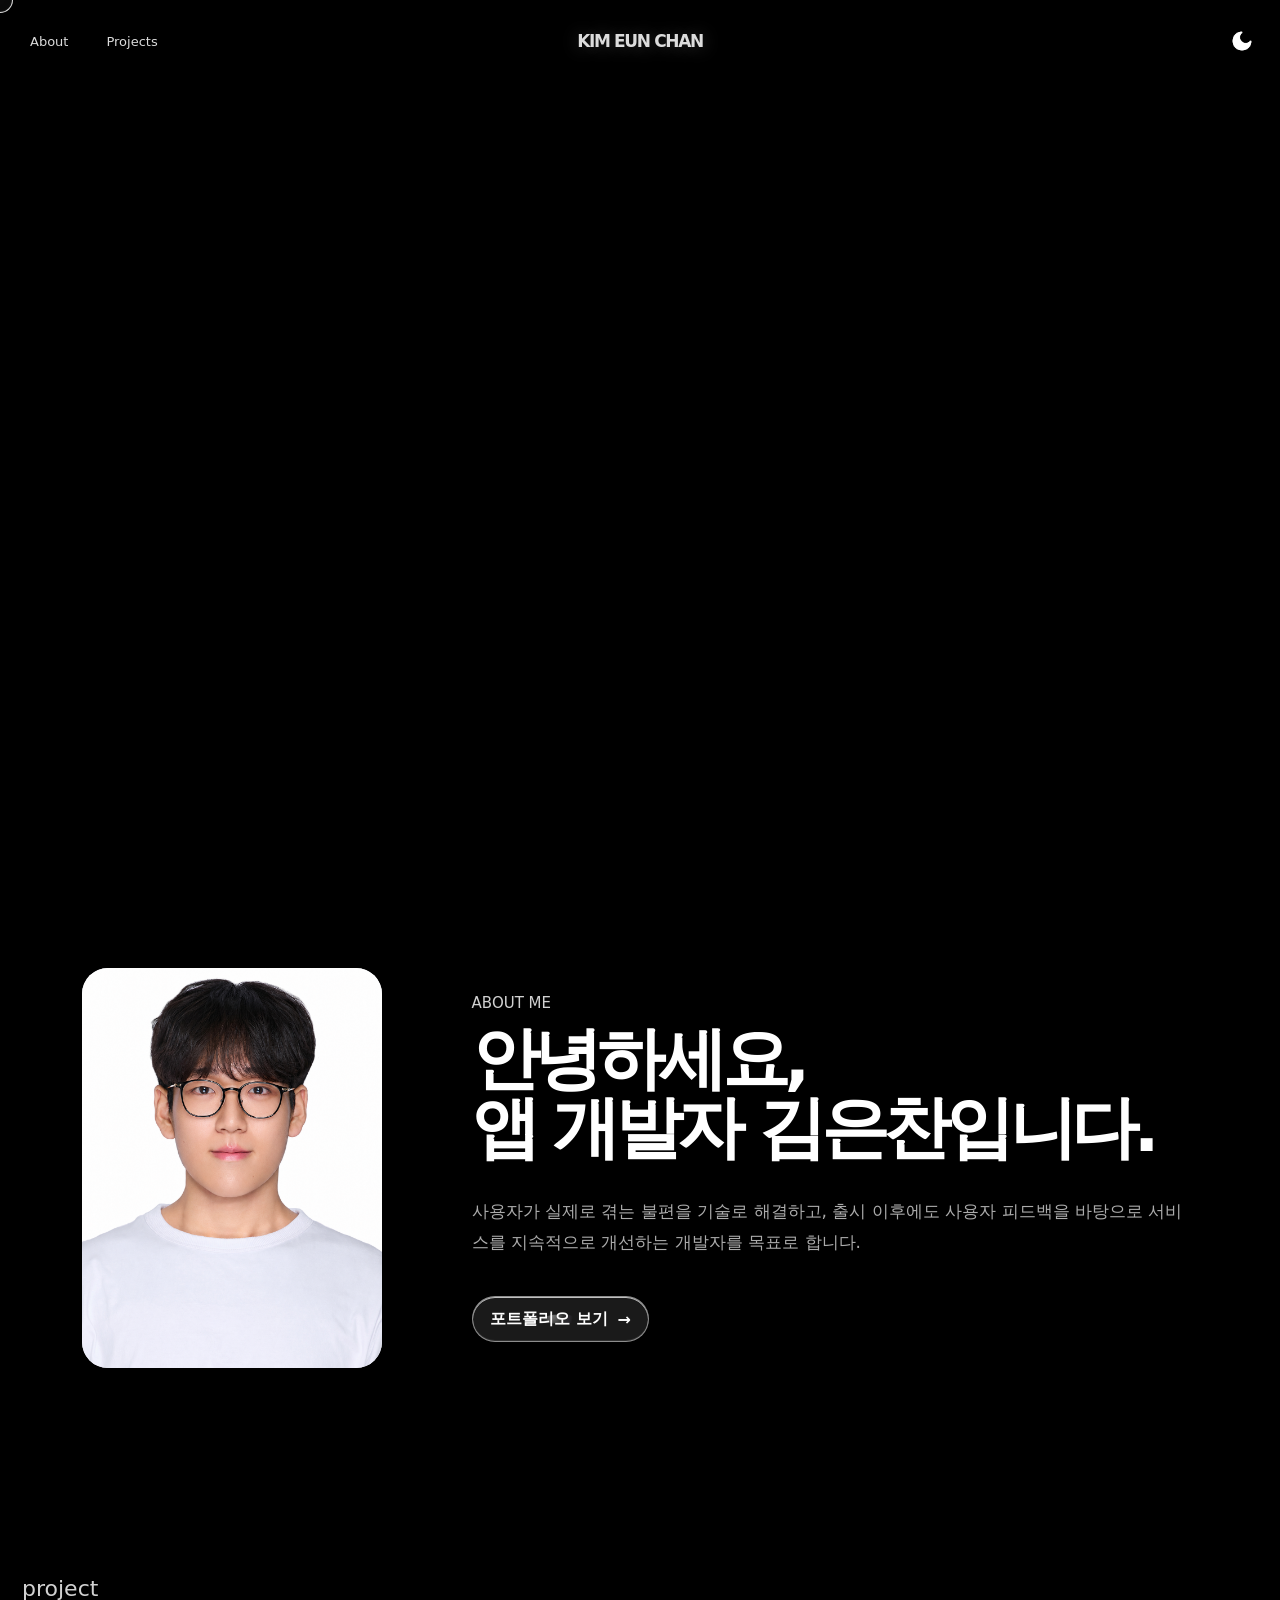
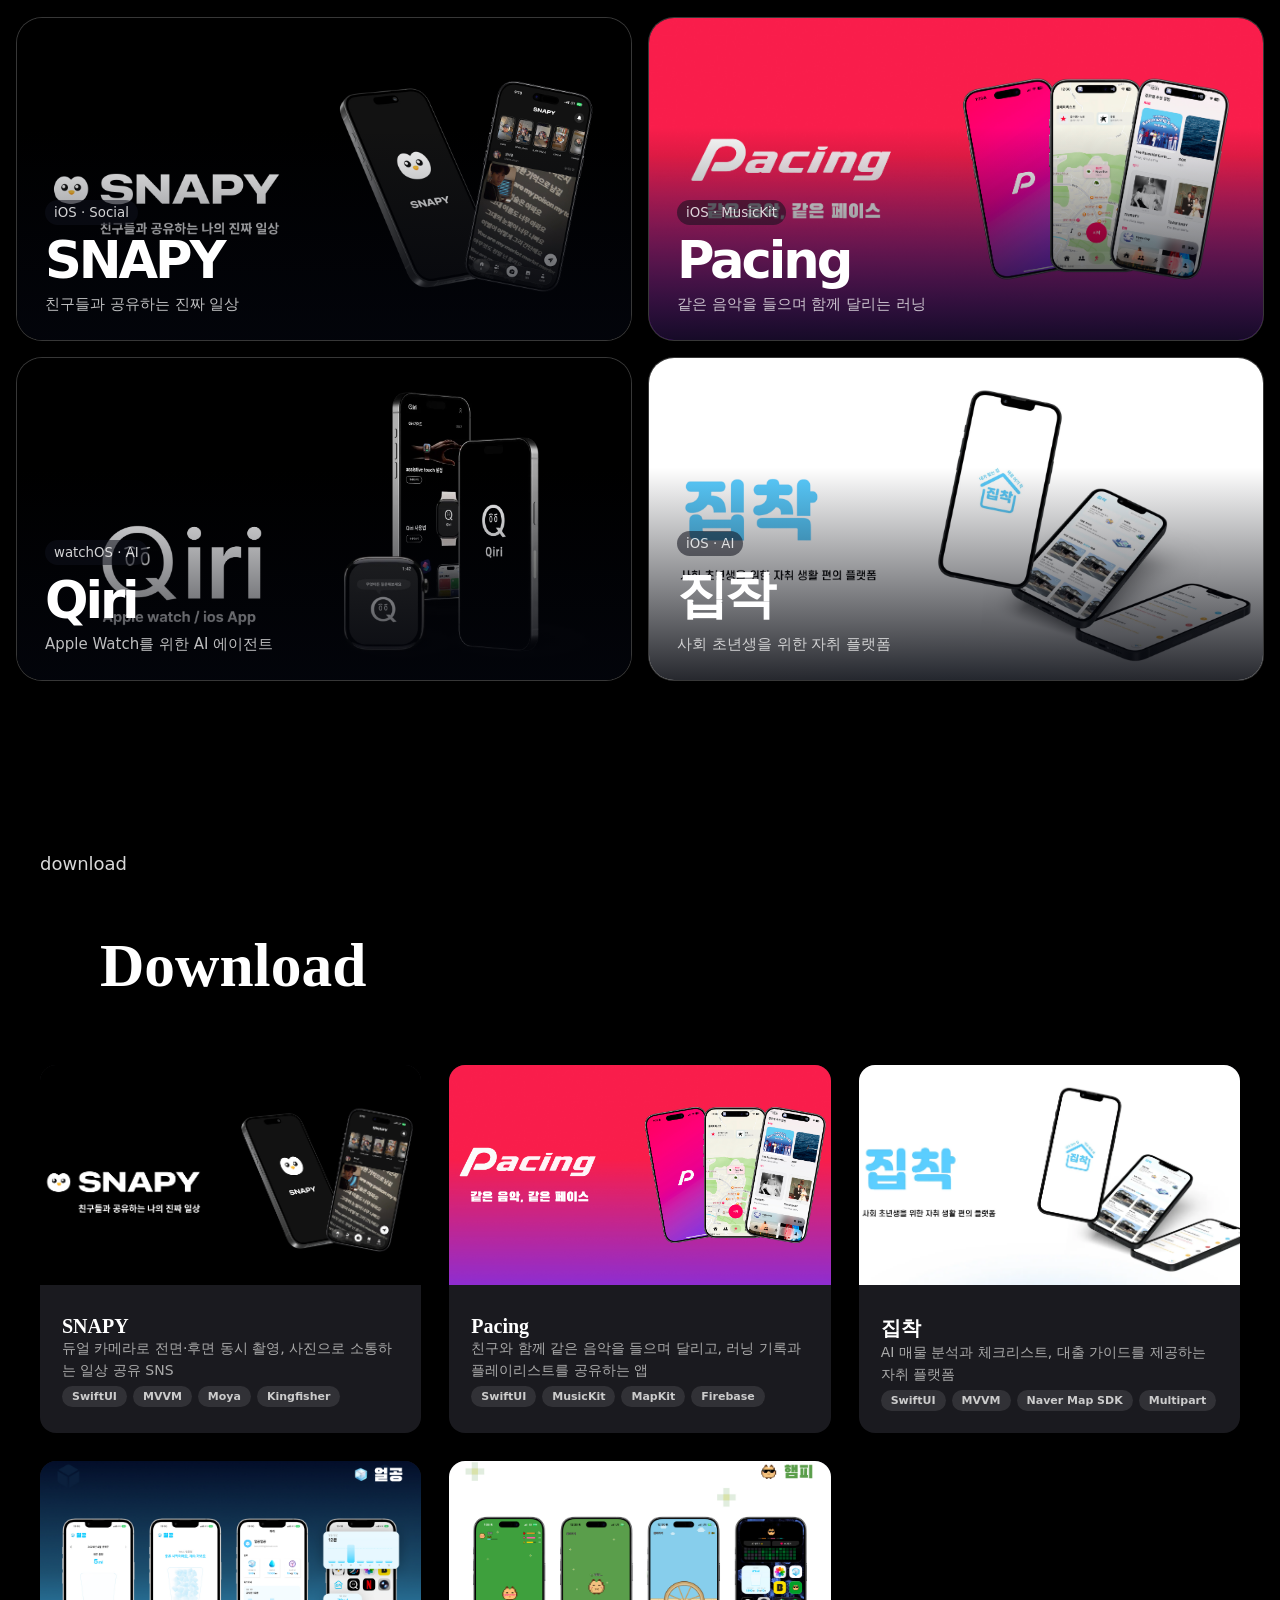
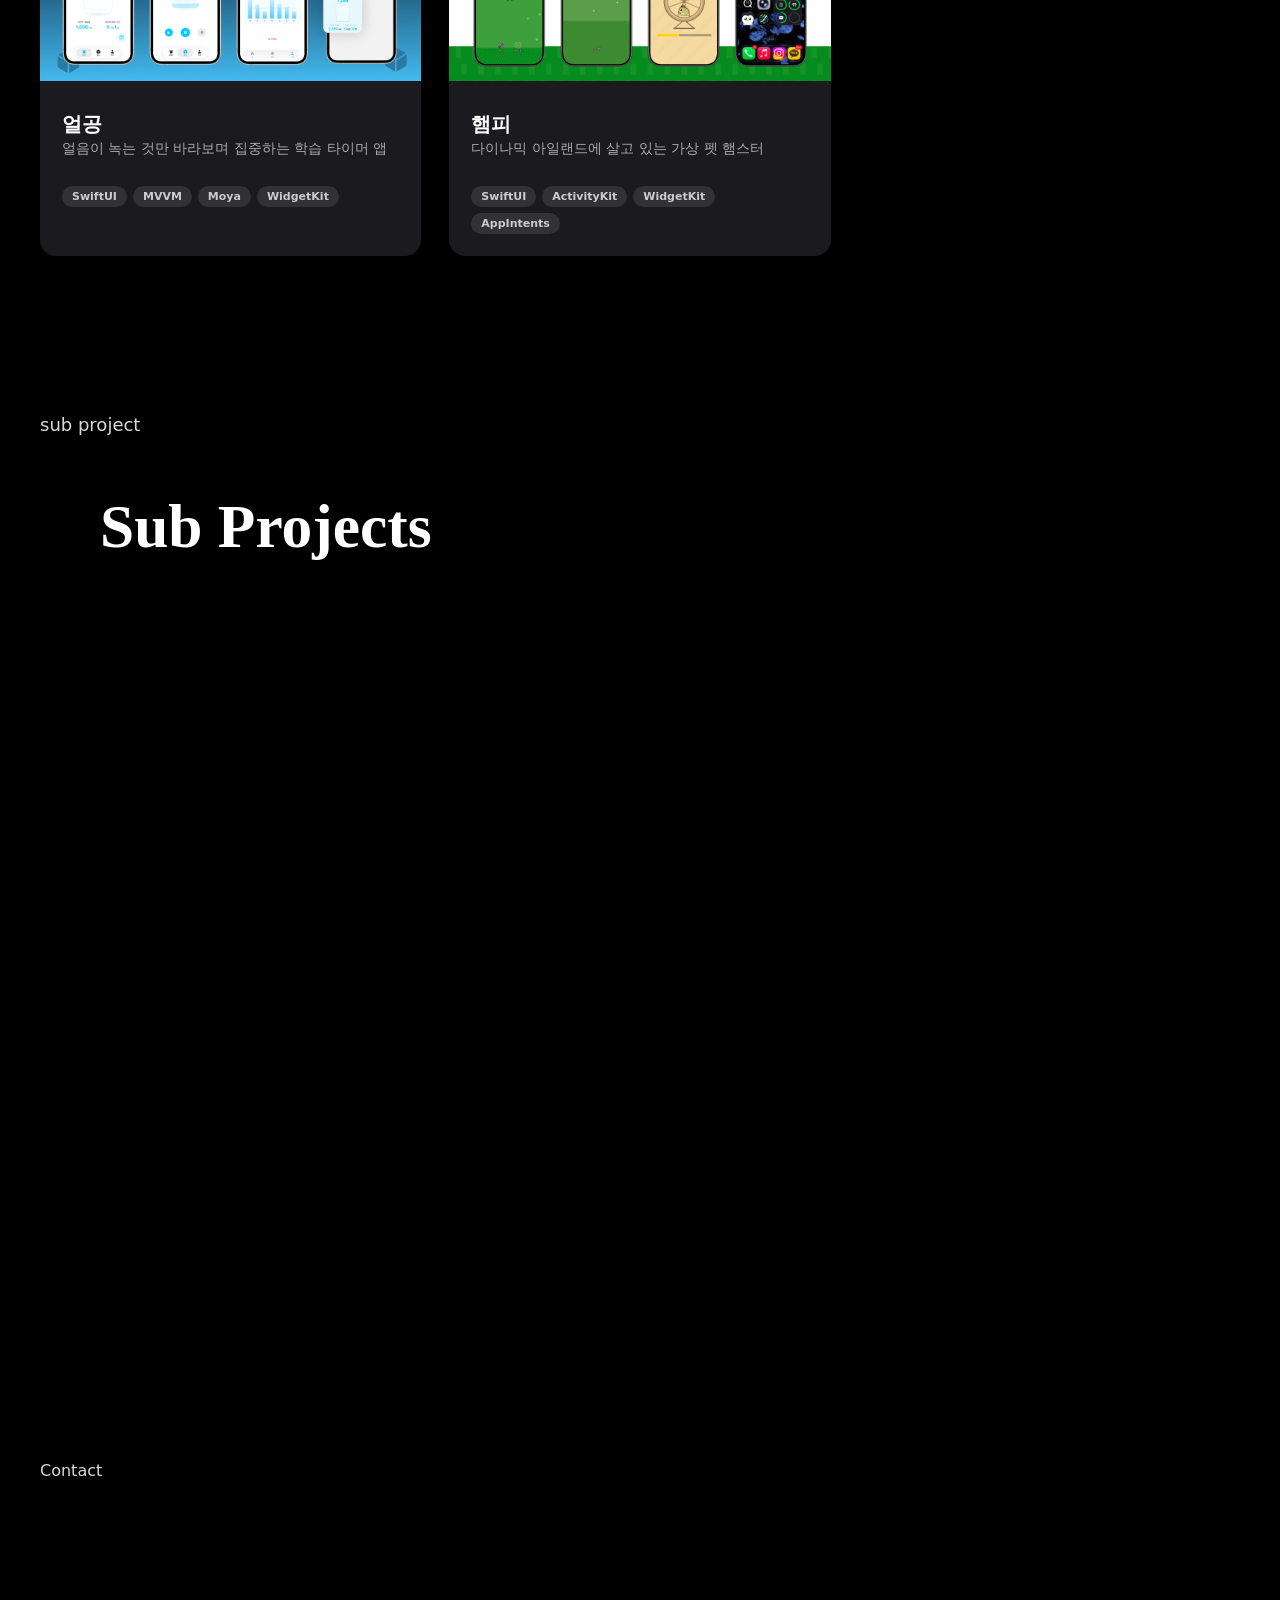
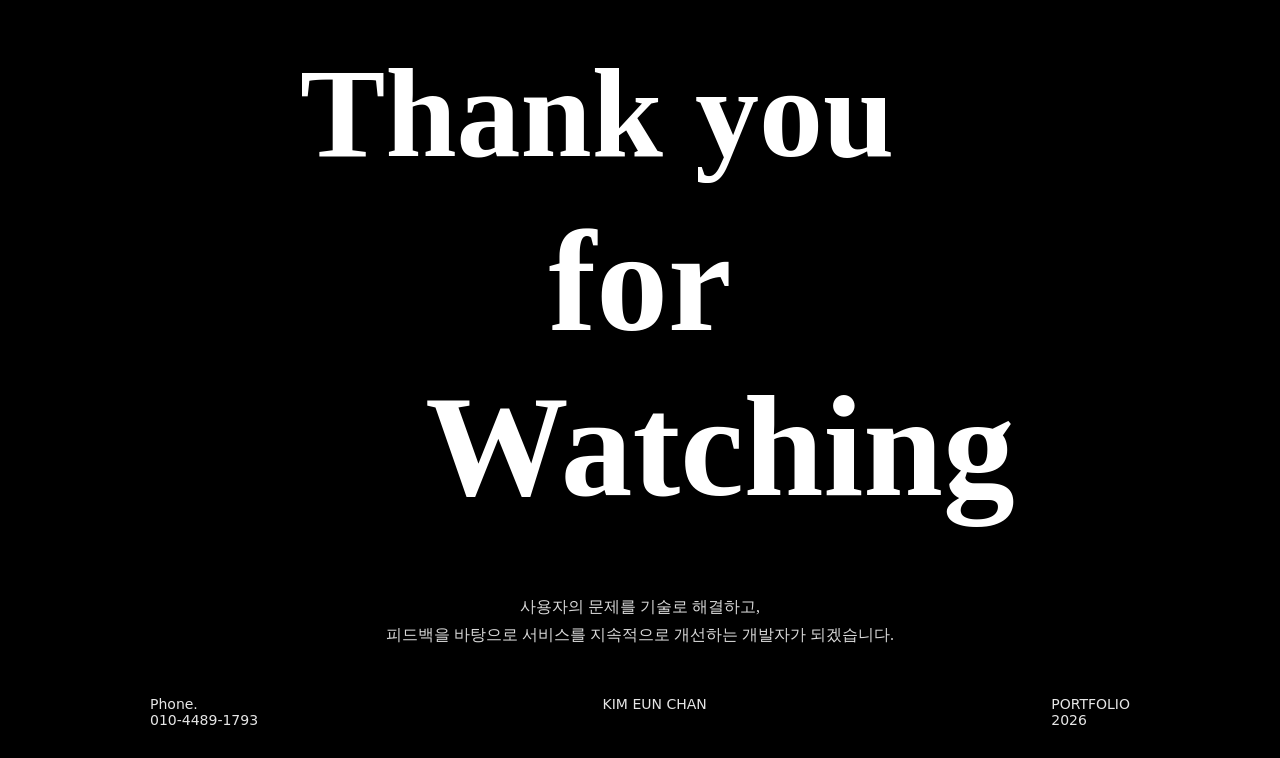
==== commit 0986d740: "fix: prevent theme icon hover overlay" ====
--- a/index.html
+++ b/index.html
@@ -20,7 +20,7 @@
     <link rel="stylesheet" href="./page-transition.css?v=4" />
     <link rel="stylesheet" href="./header-consistency.css?v=4" />
     <link rel="stylesheet" href="./responsive.css?v=28" />
-    <script src="./glass-pointer.js?v=4" defer></script>
+  <script src="./glass-pointer.js?v=7" defer></script>
     <script src="./script.js?v=5" defer></script>
     <script src="./page-transition.js?v=5" defer></script>
   </head>
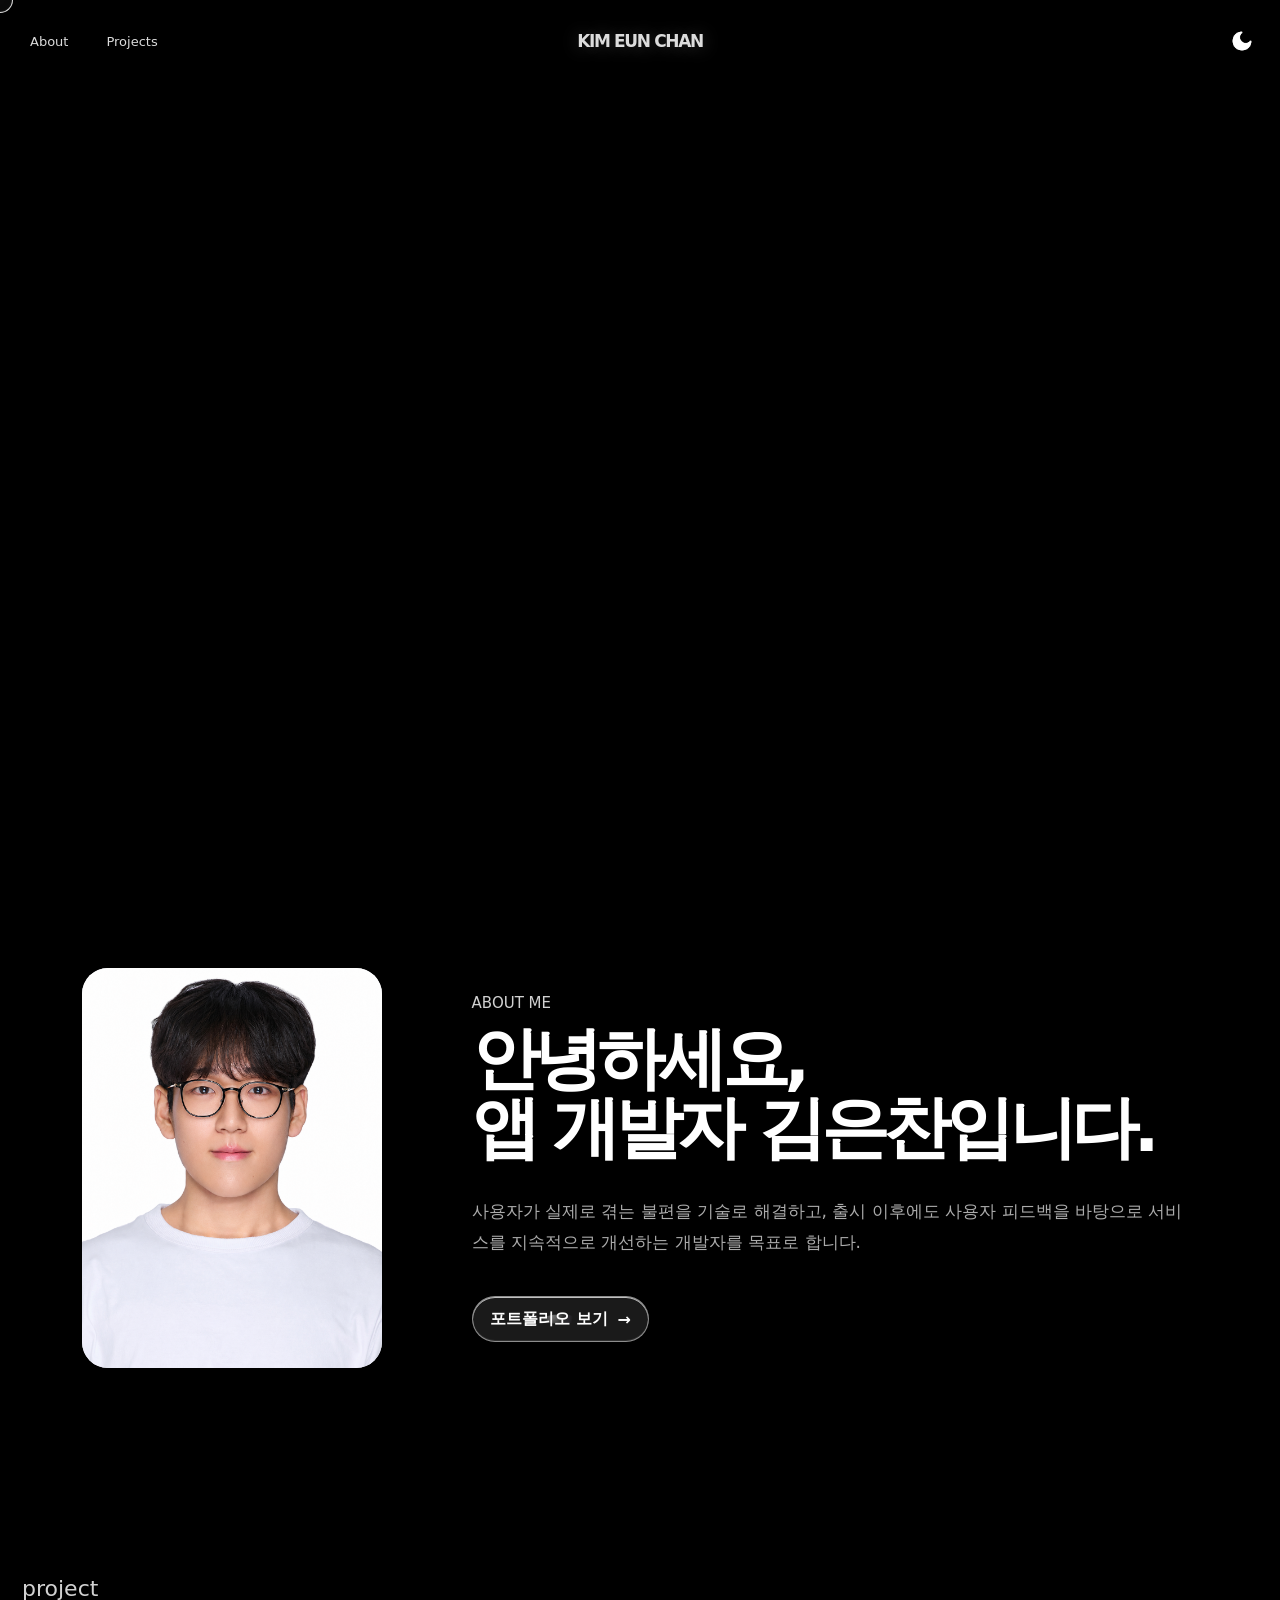
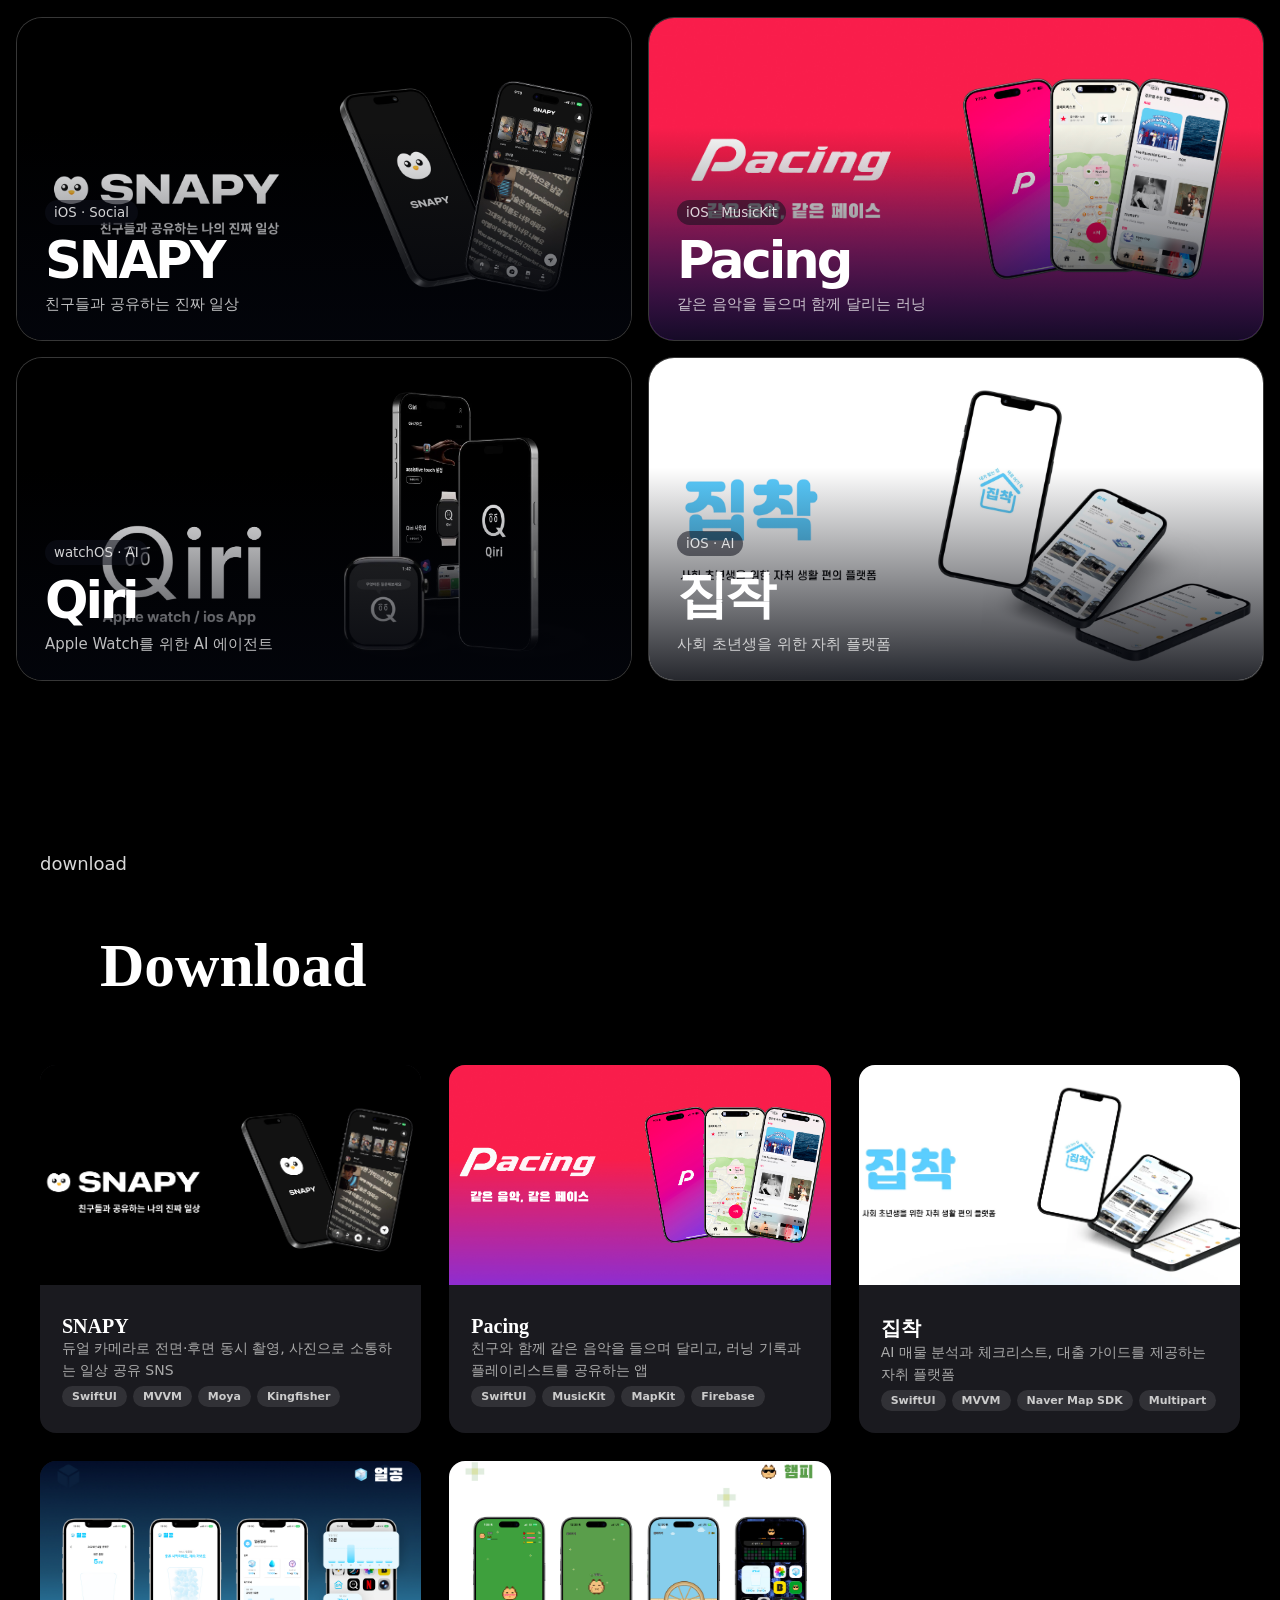
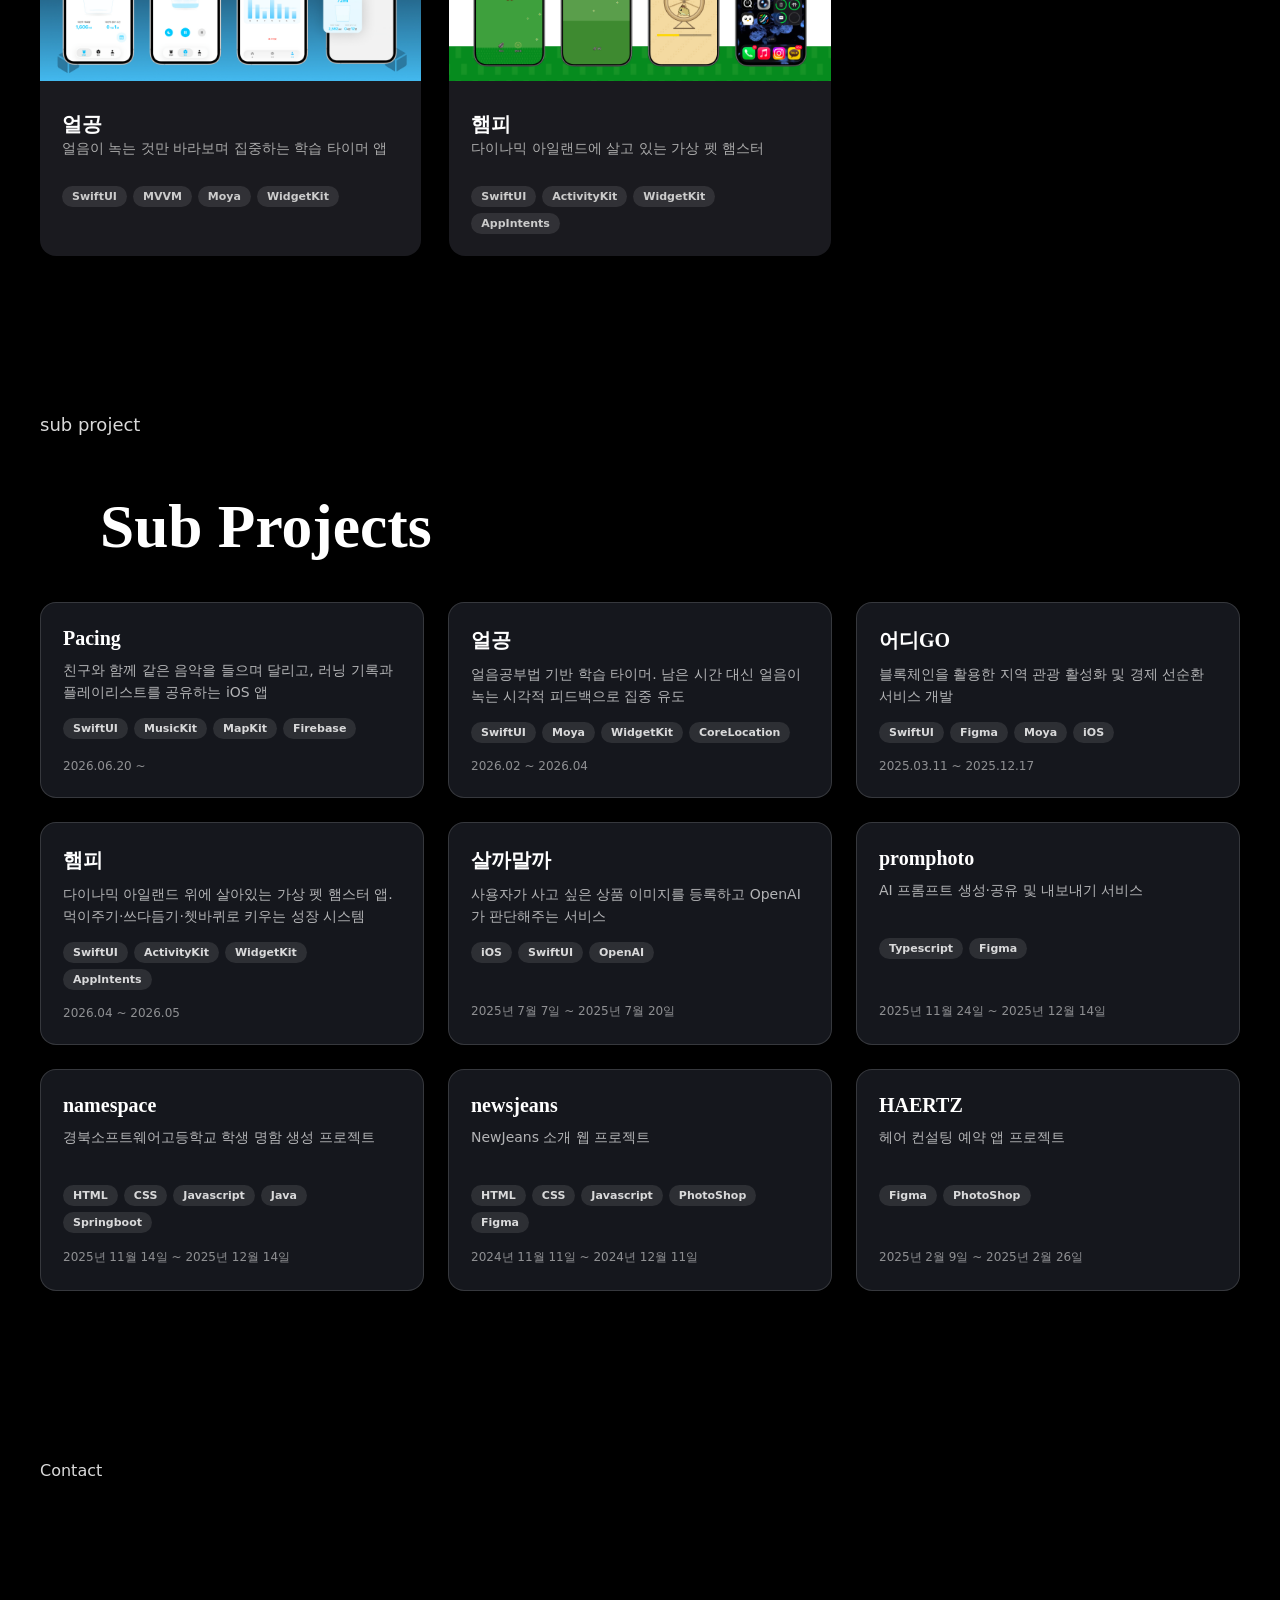
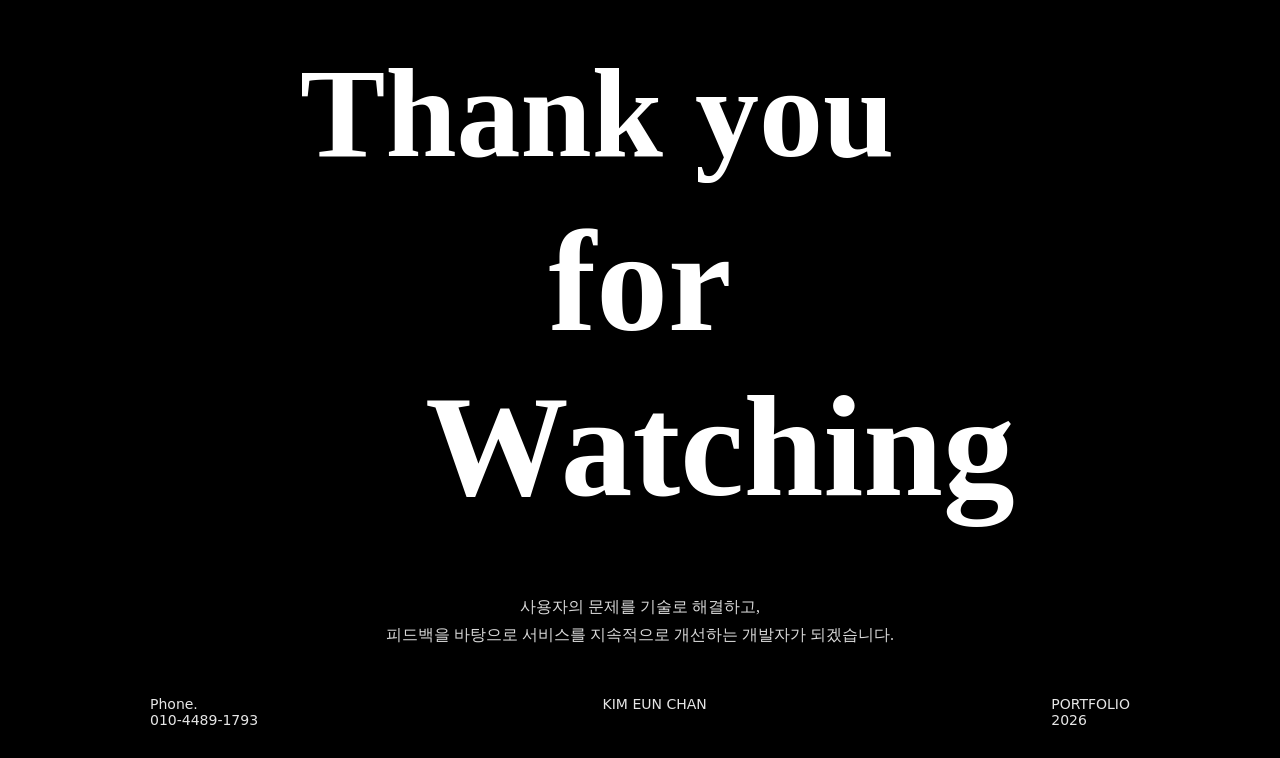
==== commit d4e96f5c: "fix: prevent home theme icon overlay" ====
--- a/index.html
+++ b/index.html
@@ -16,11 +16,11 @@
     <link rel="stylesheet" href="./header-motion-patch.css" />
     <link rel="stylesheet" href="./theme-patch.css?v=4" />
     <link rel="stylesheet" href="./project-grid-patch.css" />
-    <link rel="stylesheet" href="./glass-interaction.css?v=8" />
+    <link rel="stylesheet" href="./glass-interaction.css?v=9" />
     <link rel="stylesheet" href="./page-transition.css?v=4" />
     <link rel="stylesheet" href="./header-consistency.css?v=4" />
-    <link rel="stylesheet" href="./responsive.css?v=28" />
-  <script src="./glass-pointer.js?v=7" defer></script>
+    <link rel="stylesheet" href="./responsive.css?v=25" />
+    <script src="./glass-pointer.js?v=8" defer></script>
     <script src="./script.js?v=5" defer></script>
     <script src="./page-transition.js?v=5" defer></script>
   </head>
--- a/glass-interaction.css
+++ b/glass-interaction.css
@@ -121,21 +121,12 @@
   display: none !important;
 }
 
-/* 홈 다크모드 테마 아이콘은 글래스 커서가 덮지 않도록 프로젝트 버튼처럼 비웁니다. */
-body:not(.is-light-theme) .universal-glass-cursor.is-theme-target {
-  background: transparent !important;
-  border-color: transparent !important;
-  box-shadow: none !important;
-}
-
-body:not(.is-light-theme) .universal-glass-cursor.is-theme-target::before {
+/* 테마 아이콘 호버 시 커서 오버레이가 아이콘을 덮지 않도록 숨깁니다. */
+.universal-glass-cursor.is-theme-target {
   display: none !important;
-}
-
-/* 테마 버튼 위에서는 글래스 커서 자체를 숨겨 아이콘을 완전히 노출합니다. */
-.universal-glass-cursor.is-theme-target {
   opacity: 0 !important;
   visibility: hidden !important;
+  pointer-events: none !important;
 }
 
 /* 프로젝트 화살표 뒤의 회색 원 제거 */
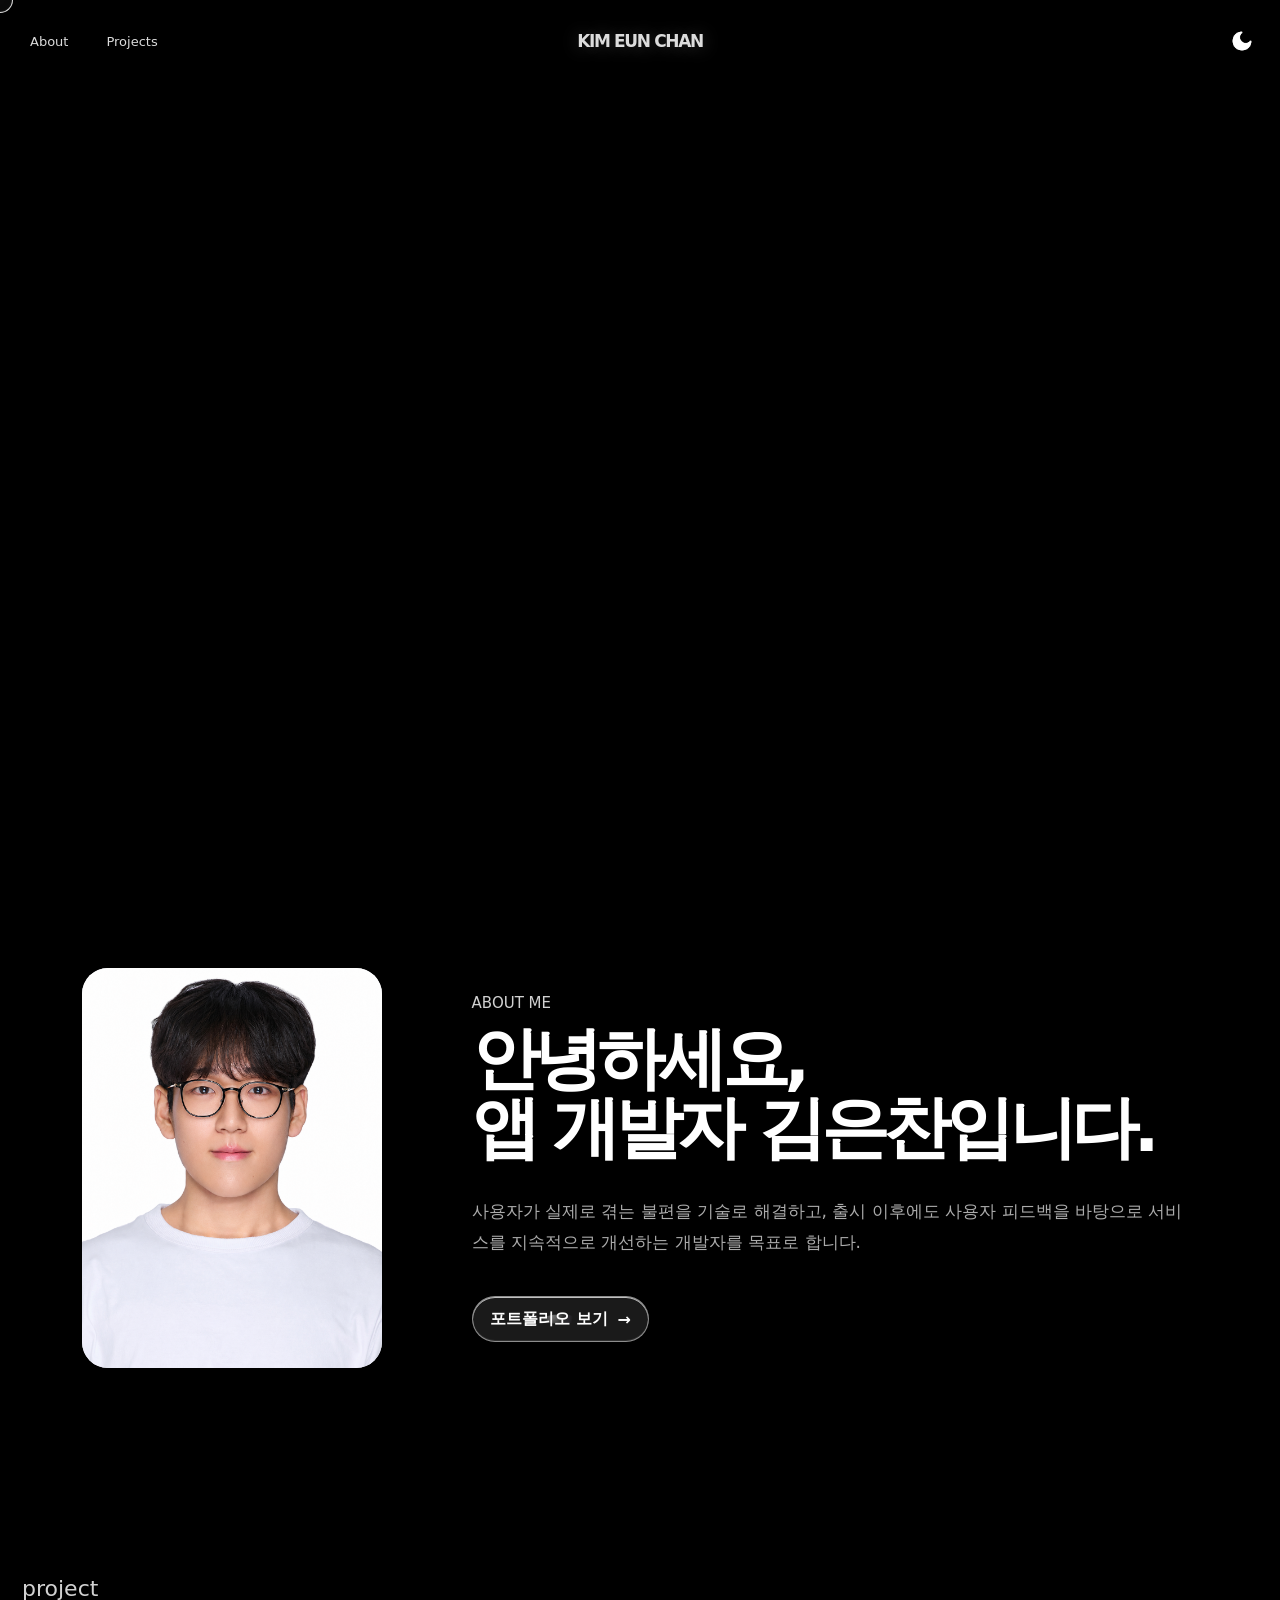
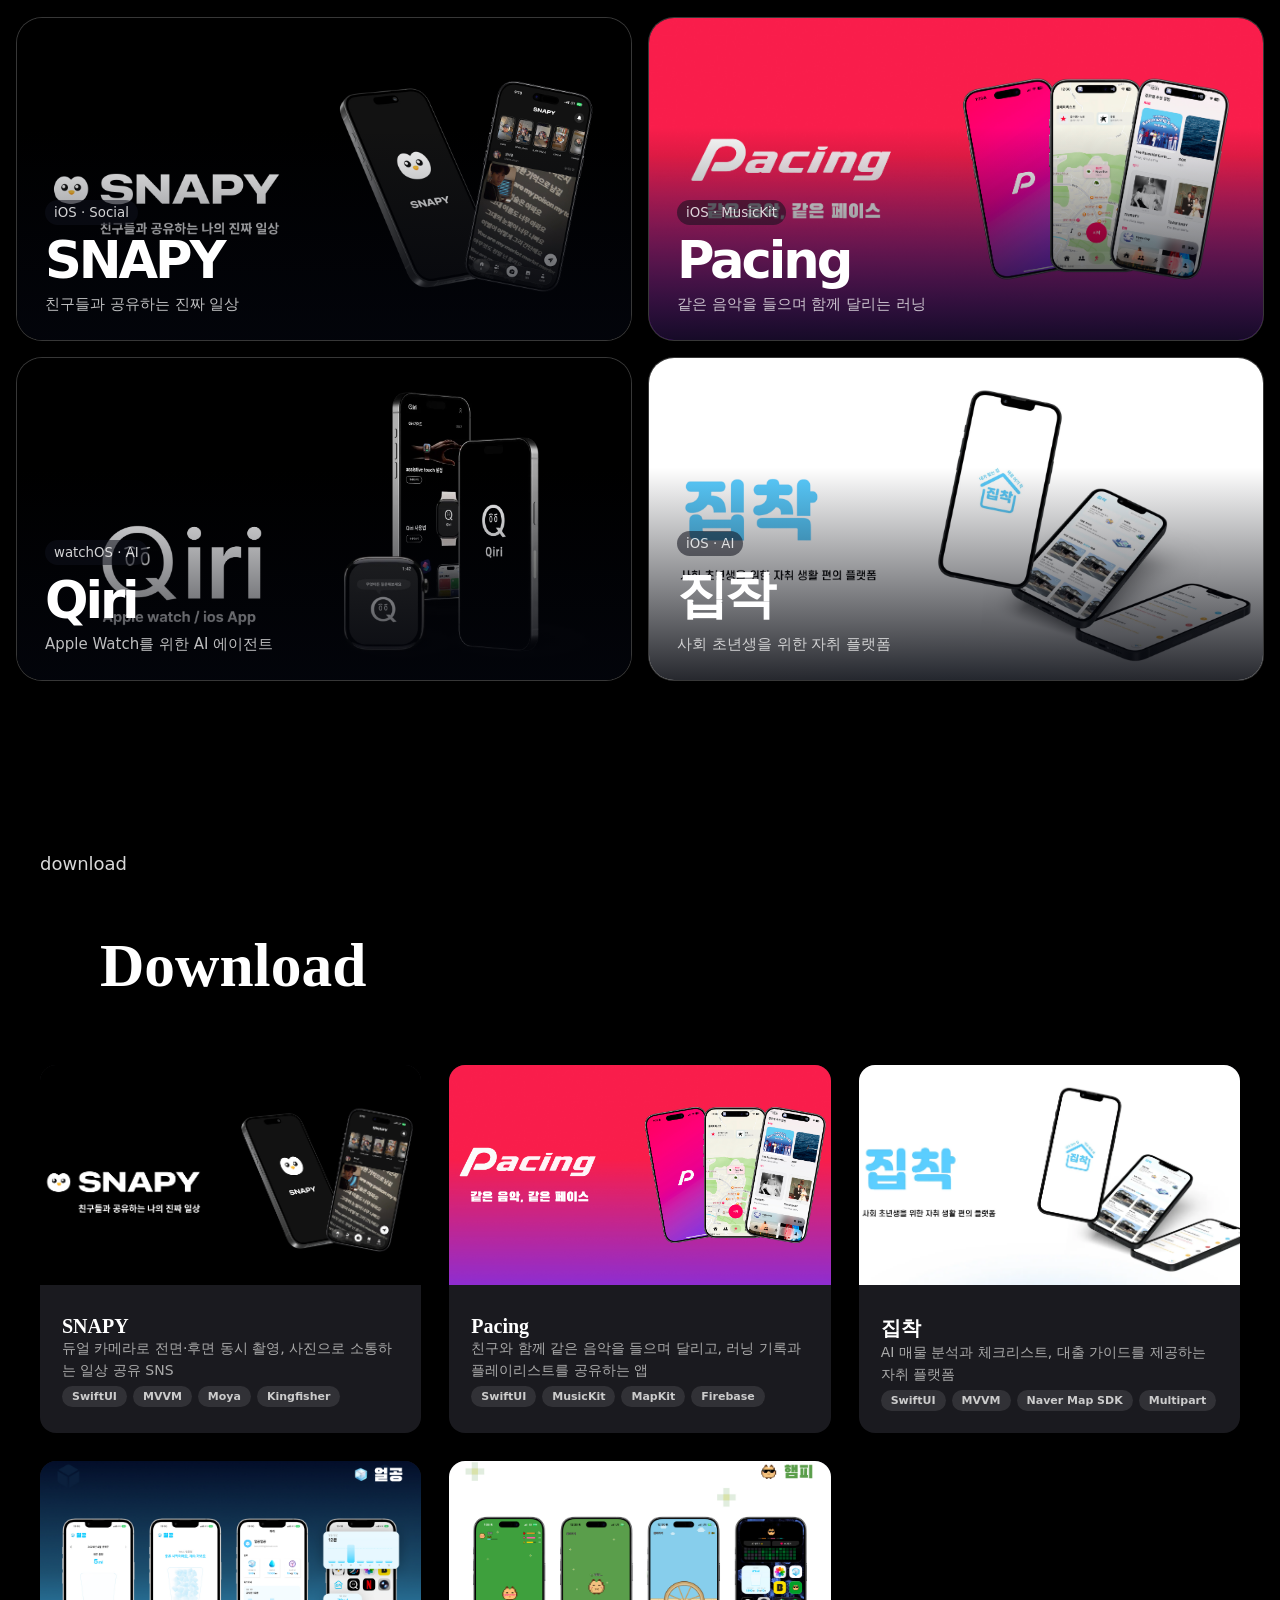
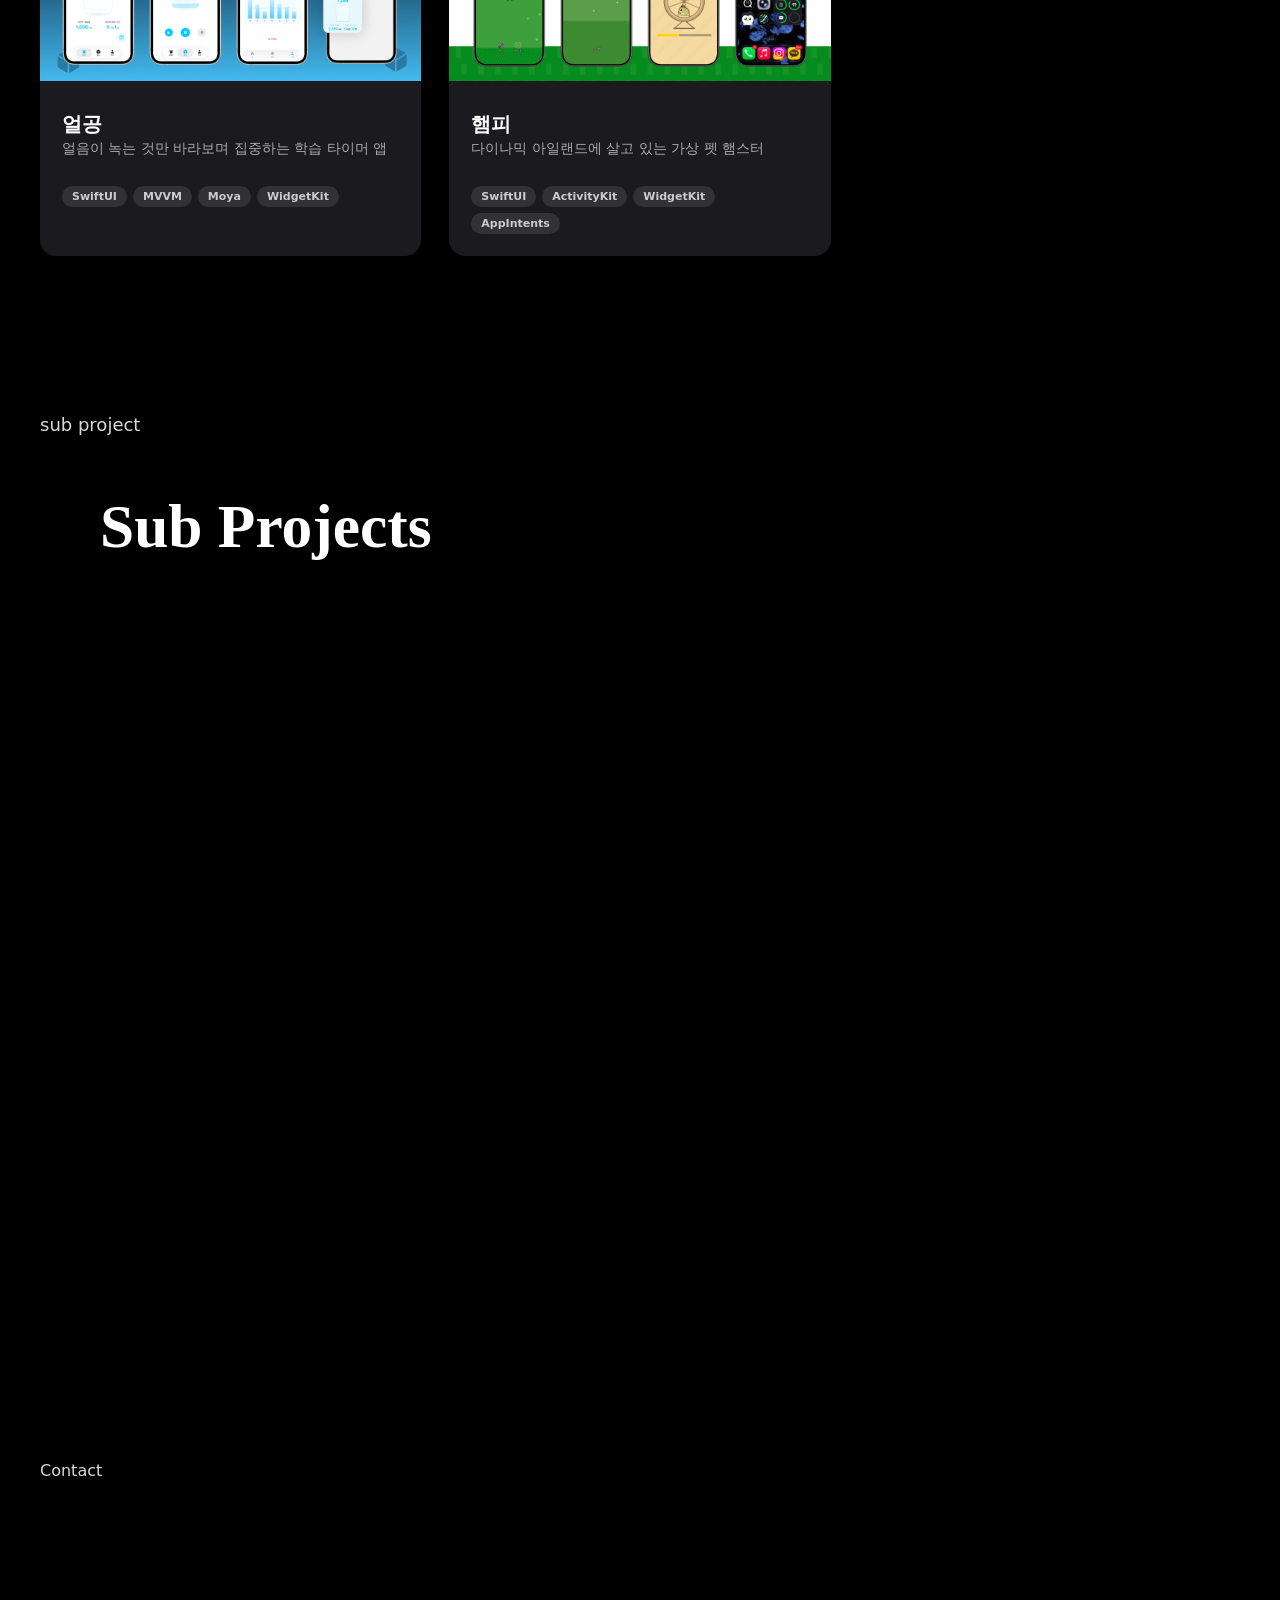
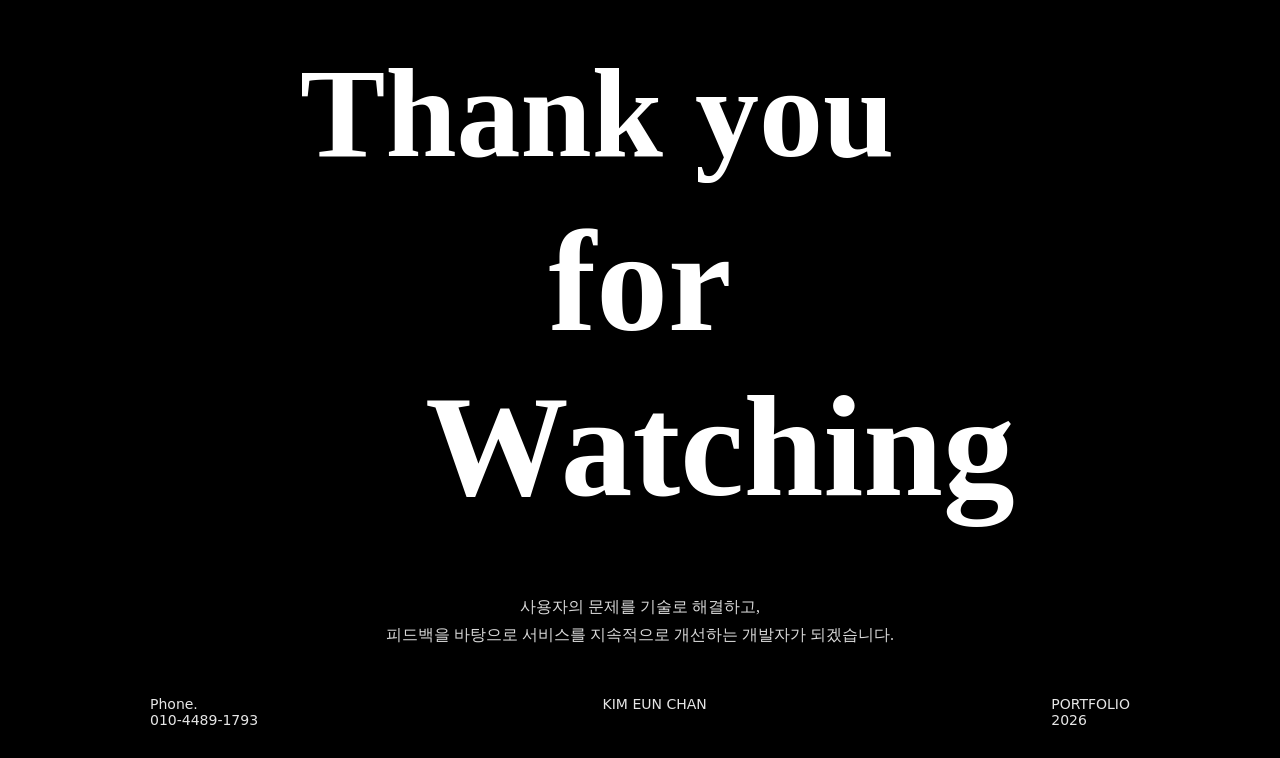
==== commit 90f758e0: "fix: add mobile theme hover ring" ====
--- a/index.html
+++ b/index.html
@@ -16,11 +16,11 @@
     <link rel="stylesheet" href="./header-motion-patch.css" />
     <link rel="stylesheet" href="./theme-patch.css?v=4" />
     <link rel="stylesheet" href="./project-grid-patch.css" />
-    <link rel="stylesheet" href="./glass-interaction.css?v=9" />
+    <link rel="stylesheet" href="./glass-interaction.css?v=4" />
     <link rel="stylesheet" href="./page-transition.css?v=4" />
     <link rel="stylesheet" href="./header-consistency.css?v=4" />
-    <link rel="stylesheet" href="./responsive.css?v=25" />
-    <script src="./glass-pointer.js?v=8" defer></script>
+    <link rel="stylesheet" href="./responsive.css?v=28" />
+    <script src="./glass-pointer.js?v=5" defer></script>
     <script src="./script.js?v=5" defer></script>
     <script src="./page-transition.js?v=5" defer></script>
   </head>
--- a/glass-interaction.css
+++ b/glass-interaction.css
@@ -121,14 +121,6 @@
   display: none !important;
 }
 
-/* 테마 아이콘 호버 시 커서 오버레이가 아이콘을 덮지 않도록 숨깁니다. */
-.universal-glass-cursor.is-theme-target {
-  display: none !important;
-  opacity: 0 !important;
-  visibility: hidden !important;
-  pointer-events: none !important;
-}
-
 /* 프로젝트 화살표 뒤의 회색 원 제거 */
 .project-row > b,
 .project-row:hover > b,
--- a/responsive.css
+++ b/responsive.css
@@ -287,54 +287,76 @@
   }
 }
 
-/* 최종 다크모드 아이콘 규칙: 홈도 프로젝트와 동일하게 원본 흰색 달을 유지합니다. */
-body:not(.is-light-theme) .topbar .topbar-theme-toggle,
-body:not(.is-light-theme) .topbar .topbar-theme-toggle:hover,
-body:not(.is-light-theme) .topbar .topbar-theme-toggle.is-current:hover {
-  background-color: transparent !important;
-  background-image: url("./img/moon.png") !important;
-  background-position: center !important;
-  background-repeat: no-repeat !important;
-  background-size: 24px 24px !important;
-  filter: none !important;
-}
-
+/* 모바일 테마 아이콘은 실제 심볼만 사용하고, 호버 커서가 덮지 않게 합니다. */
 @media (max-width: 900px) {
+  .topbar .topbar-theme-toggle,
+  body header.page-shared-header:not(.topbar) > .project-theme-toggle,
+  body header.page-shared-header:not(.topbar) > .theme,
+  body > header:not(.topbar) > .project-theme-toggle,
+  body > .nav > .theme {
+    width: 32px !important;
+    height: 32px !important;
+    flex: 0 0 32px !important;
+    display: grid !important;
+    place-items: center !important;
+    padding: 0 !important;
+    margin: 0 !important;
+    background-position: center !important;
+    background-repeat: no-repeat !important;
+    background-size: 20px 20px !important;
+    filter: none !important;
+  }
+
   body:not(.is-light-theme) .topbar .topbar-theme-toggle,
-  body:not(.is-light-theme) .topbar .topbar-theme-toggle:hover,
-  body:not(.is-light-theme) .topbar .topbar-theme-toggle.is-current:hover {
-    background-size: 20px 20px !important;
-  }
-}
-
-/* 다크모드 호버에서도 달 아이콘이 배경색에 가려지지 않도록 유지합니다. */
-body:not(.is-light-theme) .topbar-theme-toggle:hover,
-body:not(.is-light-theme) .project-theme-toggle:hover,
-body:not(.light) .theme:hover {
-  background-color: rgba(255, 255, 255, .10) !important;
-  background-image: url("./img/moon.png") !important;
-  background-position: center !important;
-  background-repeat: no-repeat !important;
-  background-size: 24px 24px !important;
-  filter: brightness(0) invert(1) !important;
-}
-
-@media (max-width: 900px) {
-  body:not(.is-light-theme) .topbar-theme-toggle:hover,
-  body:not(.is-light-theme) .project-theme-toggle:hover,
-  body:not(.light) .theme:hover {
-    background-size: 20px 20px !important;
-  }
-}
-
-/* moon.png는 원본이 흰색이므로 다크모드에서 반전 필터를 적용하지 않습니다. */
-body:not(.is-light-theme) .topbar-theme-toggle,
-body:not(.is-light-theme) .topbar-theme-toggle:hover,
-body:not(.is-light-theme) .project-theme-toggle,
-body:not(.is-light-theme) .project-theme-toggle:hover,
-body:not(.light) .theme,
-body:not(.light) .theme:hover {
-  filter: none !important;
+  body:not(.is-light-theme) header.page-shared-header:not(.topbar) > .project-theme-toggle,
+  body:not(.is-light-theme) header.page-shared-header:not(.topbar) > .theme,
+  body:not(.is-light-theme) > header:not(.topbar) > .project-theme-toggle,
+  body:not(.light) > .nav > .theme {
+    background-image: url("./img/moon.png") !important;
+  }
+
+  body.is-light-theme .topbar .topbar-theme-toggle,
+  body.is-light-theme header.page-shared-header:not(.topbar) > .project-theme-toggle,
+  body.is-light-theme header.page-shared-header:not(.topbar) > .theme,
+  body.is-light-theme > header:not(.topbar) > .project-theme-toggle,
+  body.light > .nav > .theme {
+    background-image: url("./img/sun-black.svg") !important;
+  }
+
+  /* 홈 테마 버튼의 is-current 전용 규칙보다 우선해 심볼을 유지합니다. */
+  body:not(.is-light-theme) .topbar nav.topbar-nav--right a.topbar-theme-toggle.is-current,
+  body:not(.is-light-theme) .topbar nav.topbar-nav--right a.topbar-theme-toggle.is-current:hover,
+  body:not(.is-light-theme) .topbar nav.topbar-nav--right a.topbar-theme-toggle.is-current:focus-visible {
+    background: transparent url("./img/moon.png") center / 20px 20px no-repeat !important;
+  }
+
+  body.is-light-theme .topbar nav.topbar-nav--right a.topbar-theme-toggle.is-current,
+  body.is-light-theme .topbar nav.topbar-nav--right a.topbar-theme-toggle.is-current:hover,
+  body.is-light-theme .topbar nav.topbar-nav--right a.topbar-theme-toggle.is-current:focus-visible {
+    background: transparent url("./img/sun-black.svg") center / 20px 20px no-repeat !important;
+  }
+
+  .topbar .topbar-theme-toggle::before,
+  .topbar .topbar-theme-toggle::after,
+  body header.page-shared-header:not(.topbar) > .project-theme-toggle::before,
+  body header.page-shared-header:not(.topbar) > .project-theme-toggle::after,
+  body header.page-shared-header:not(.topbar) > .theme::before,
+  body header.page-shared-header:not(.topbar) > .theme::after {
+    content: none !important;
+    display: none !important;
+  }
+
+  body .topbar nav.topbar-nav--right a.topbar-theme-toggle.is-current::before,
+  body .topbar nav.topbar-nav--right a.topbar-theme-toggle.is-current::after {
+    content: none !important;
+    display: none !important;
+  }
+
+  .universal-glass-cursor.is-theme-target {
+    display: none !important;
+    opacity: 0 !important;
+    visibility: hidden !important;
+  }
 }
 
 /* 홈 헤더를 기준으로 태블릿·큰 모바일 폭의 공통 헤더 값을 통일합니다. */
@@ -435,3 +457,164 @@
     object-position: center !important;
   }
 }
+
+/* 모바일 테마 심볼은 글래스 포인터와 이전의 아이콘 효과를 적용하지 않습니다. */
+@media (max-width: 900px) {
+  body .topbar .topbar-theme-toggle,
+  body .topbar .topbar-theme-toggle.is-current,
+  body header.page-shared-header:not(.topbar) > .project-theme-toggle,
+  body header.page-shared-header:not(.topbar) > .theme,
+  body > header:not(.topbar) > .project-theme-toggle,
+  body > .nav > .theme {
+    width: 32px !important;
+    height: 32px !important;
+    flex: 0 0 32px !important;
+    display: grid !important;
+    place-items: center !important;
+    margin: 0 !important;
+    padding: 0 !important;
+    transform: translateY(2px) !important;
+    background-color: transparent !important;
+    background-position: center !important;
+    background-repeat: no-repeat !important;
+    background-size: 20px 20px !important;
+    border: 0 !important;
+    box-shadow: none !important;
+    filter: none !important;
+  }
+
+  body:not(.is-light-theme) .topbar .topbar-theme-toggle,
+  body:not(.is-light-theme) .topbar .topbar-theme-toggle:hover,
+  body:not(.is-light-theme) .topbar .topbar-theme-toggle:focus-visible,
+  body:not(.is-light-theme) .topbar .topbar-theme-toggle.is-current:hover,
+  body:not(.is-light-theme) header.page-shared-header:not(.topbar) > .project-theme-toggle,
+  body:not(.is-light-theme) header.page-shared-header:not(.topbar) > .theme,
+  body:not(.is-light-theme) > header:not(.topbar) > .project-theme-toggle,
+  body:not(.light) > .nav > .theme {
+    background-image: url("./img/moon.png") !important;
+  }
+
+  body.is-light-theme .topbar .topbar-theme-toggle,
+  body.is-light-theme .topbar .topbar-theme-toggle:hover,
+  body.is-light-theme .topbar .topbar-theme-toggle:focus-visible,
+  body.is-light-theme .topbar .topbar-theme-toggle.is-current,
+  body.is-light-theme .topbar .topbar-theme-toggle.is-current:hover,
+  body.is-light-theme header.page-shared-header:not(.topbar) > .project-theme-toggle,
+  body.is-light-theme header.page-shared-header:not(.topbar) > .theme,
+  body.is-light-theme > header:not(.topbar) > .project-theme-toggle,
+  body.light > .nav > .theme {
+    background-image: url("./img/sun-black.svg") !important;
+  }
+
+  body .topbar .topbar-theme-toggle::before,
+  body .topbar .topbar-theme-toggle::after,
+  body header.page-shared-header:not(.topbar) > .project-theme-toggle::before,
+  body header.page-shared-header:not(.topbar) > .project-theme-toggle::after,
+  body header.page-shared-header:not(.topbar) > .theme::before,
+  body header.page-shared-header:not(.topbar) > .theme::after {
+    content: none !important;
+    display: none !important;
+  }
+
+  .universal-glass-cursor.is-theme-target {
+    display: none !important;
+    opacity: 0 !important;
+    visibility: hidden !important;
+  }
+}
+
+/* 어바웃의 기존 텍스트 태양·달 배경이 겹치지 않도록 모바일 화이트 모드를 고정합니다. */
+@media (max-width: 900px) {
+  body.light > .nav > button.theme,
+  body.light > .nav > button.theme:hover,
+  body.light > .nav > button.theme:focus-visible {
+    background: transparent url("./img/sun-black.svg") center / 20px 20px no-repeat !important;
+    color: transparent !important;
+    transform: translateY(2px) !important;
+  }
+
+  body.light > .nav > button.theme::before,
+  body.light > .nav > button.theme::after {
+    content: none !important;
+    display: none !important;
+  }
+}
+
+/* 어바웃 전용 스타일보다 높은 우선순위로 화이트 모드 심볼을 하나만 표시합니다. */
+@media (max-width: 900px) {
+  html body.light header.nav.page-shared-header > button.theme,
+  html body.light header.nav.page-shared-header > button.theme:hover,
+  html body.light header.nav.page-shared-header > button.theme:focus-visible {
+    background: transparent url("./img/sun-black.svg") center / 20px 20px no-repeat !important;
+    background-image: url("./img/sun-black.svg") !important;
+    color: transparent !important;
+    font-size: 0 !important;
+    line-height: 0 !important;
+  }
+
+  html body.light header.nav.page-shared-header > button.theme::before,
+  html body.light header.nav.page-shared-header > button.theme::after {
+    content: none !important;
+    display: none !important;
+  }
+}
+
+/* 프로젝트 목록 헤더도 화이트 모드에서는 태양 SVG 하나만 표시합니다. */
+@media (max-width: 900px) {
+  html body.is-light-theme header.page-shared-header:not(.topbar) > button.project-theme-toggle,
+  html body.is-light-theme header.page-shared-header:not(.topbar) > button.project-theme-toggle:hover,
+  html body.is-light-theme header.page-shared-header:not(.topbar) > button.project-theme-toggle:focus-visible {
+    background: transparent url("./img/sun-black.svg") center / 20px 20px no-repeat !important;
+    background-image: url("./img/sun-black.svg") !important;
+    color: transparent !important;
+    font-size: 0 !important;
+    line-height: 0 !important;
+    transform: translateY(2px) !important;
+  }
+
+  html body.is-light-theme header.page-shared-header:not(.topbar) > button.project-theme-toggle::before,
+  html body.is-light-theme header.page-shared-header:not(.topbar) > button.project-theme-toggle::after {
+    content: none !important;
+    display: none !important;
+  }
+}
+
+/* 모바일 테마 아이콘 hover는 아이콘 위를 채우지 않고 투명한 글래스 링만 표시합니다. */
+@media (max-width: 900px) {
+  html .universal-glass-cursor.is-targeting.is-theme-target {
+    display: block !important;
+    opacity: 1 !important;
+    visibility: visible !important;
+    background: transparent !important;
+    border: 1px solid rgba(255, 255, 255, .72) !important;
+    box-shadow: 0 0 10px rgba(174, 220, 255, .08) !important;
+    backdrop-filter: none !important;
+    -webkit-backdrop-filter: none !important;
+  }
+
+  html body.is-light-theme .universal-glass-cursor.is-targeting.is-theme-target {
+    background: transparent !important;
+    border-color: rgba(17, 21, 34, .32) !important;
+    box-shadow: 0 0 10px rgba(17, 21, 34, .08) !important;
+  }
+
+  /* 커서 이벤트가 늦어도 CSS hover만으로 아이콘 주변 링이 즉시 보이게 합니다. */
+  body .topbar .topbar-theme-toggle:hover,
+  body .topbar .topbar-theme-toggle:focus-visible,
+  body header.page-shared-header:not(.topbar) > .project-theme-toggle:hover,
+  body header.page-shared-header:not(.topbar) > .project-theme-toggle:focus-visible,
+  body header.page-shared-header:not(.topbar) > .theme:hover,
+  body header.page-shared-header:not(.topbar) > .theme:focus-visible {
+    outline: 1px solid rgba(255, 255, 255, .72) !important;
+    outline-offset: 5px !important;
+  }
+
+  body.is-light-theme .topbar .topbar-theme-toggle:hover,
+  body.is-light-theme .topbar .topbar-theme-toggle:focus-visible,
+  body.is-light-theme header.page-shared-header:not(.topbar) > .project-theme-toggle:hover,
+  body.is-light-theme header.page-shared-header:not(.topbar) > .project-theme-toggle:focus-visible,
+  body.light header.page-shared-header:not(.topbar) > .theme:hover,
+  body.light header.page-shared-header:not(.topbar) > .theme:focus-visible {
+    outline-color: rgba(17, 21, 34, .35) !important;
+  }
+}
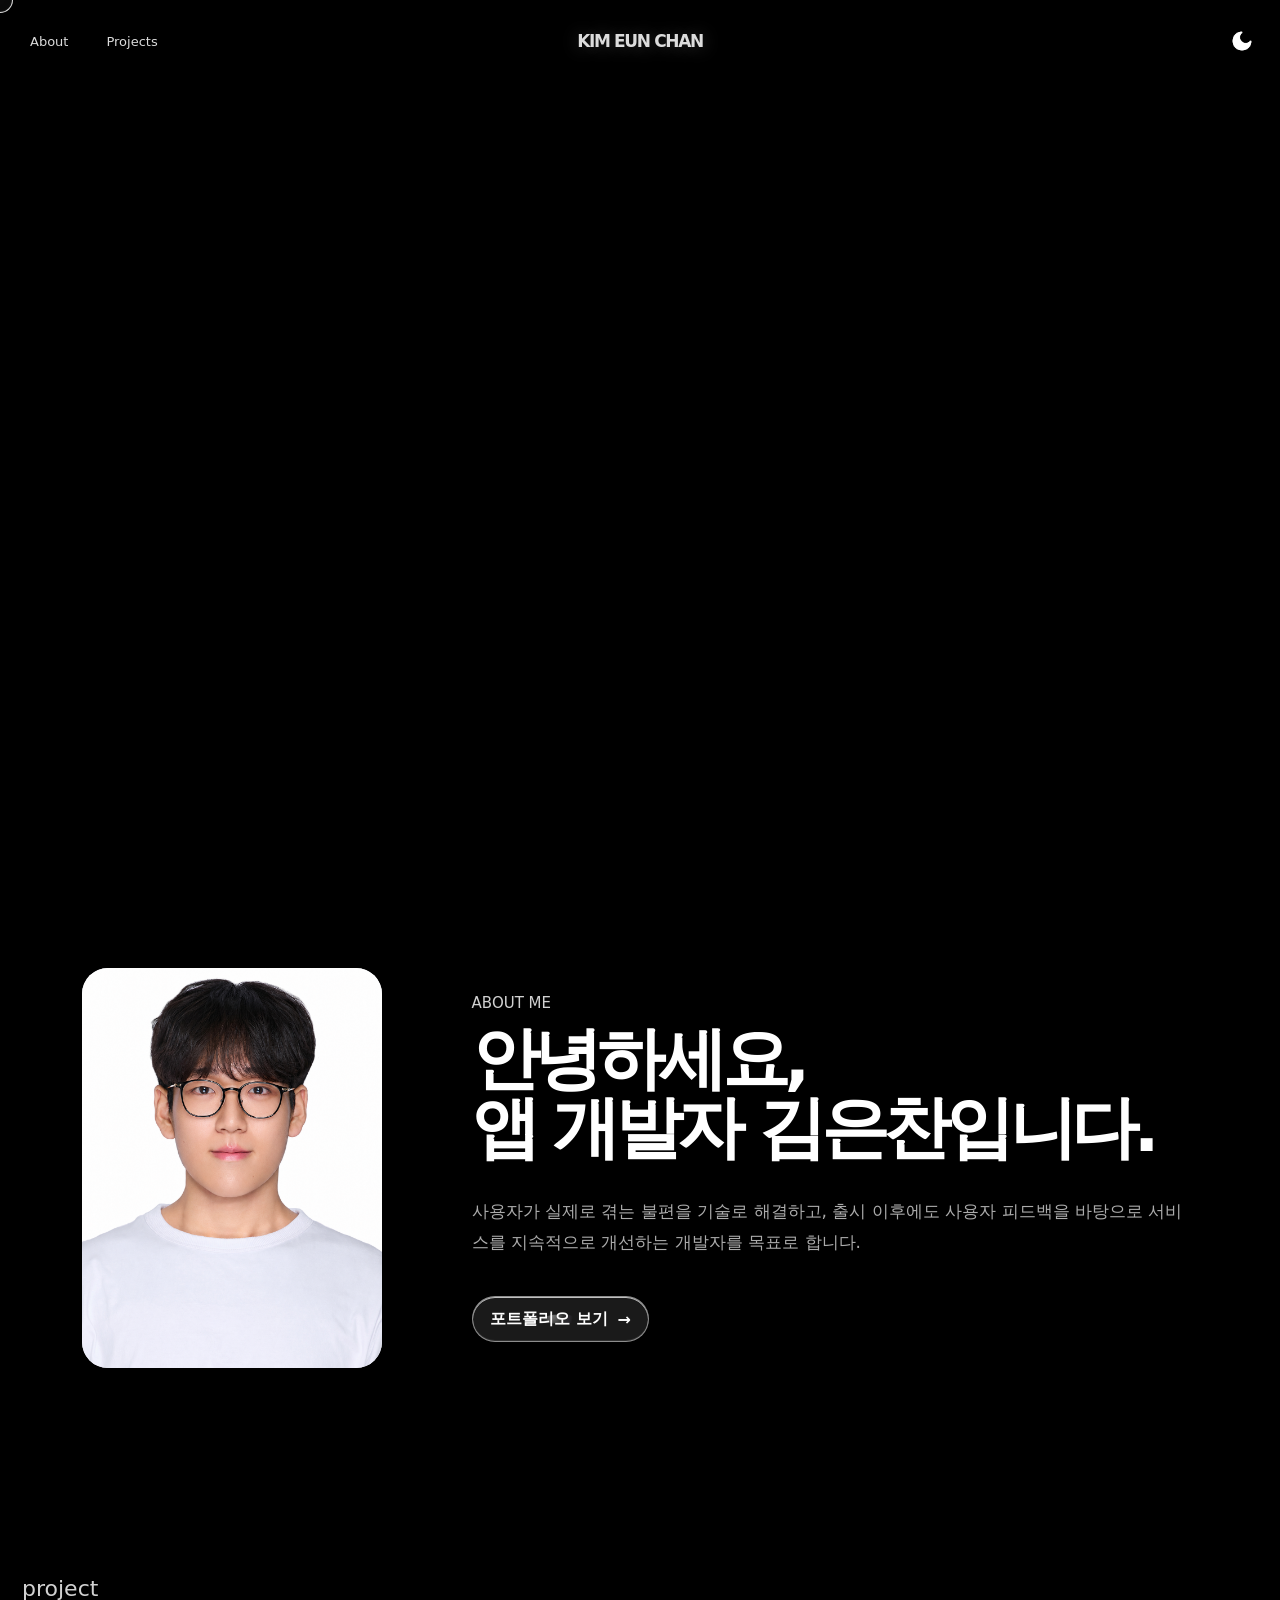
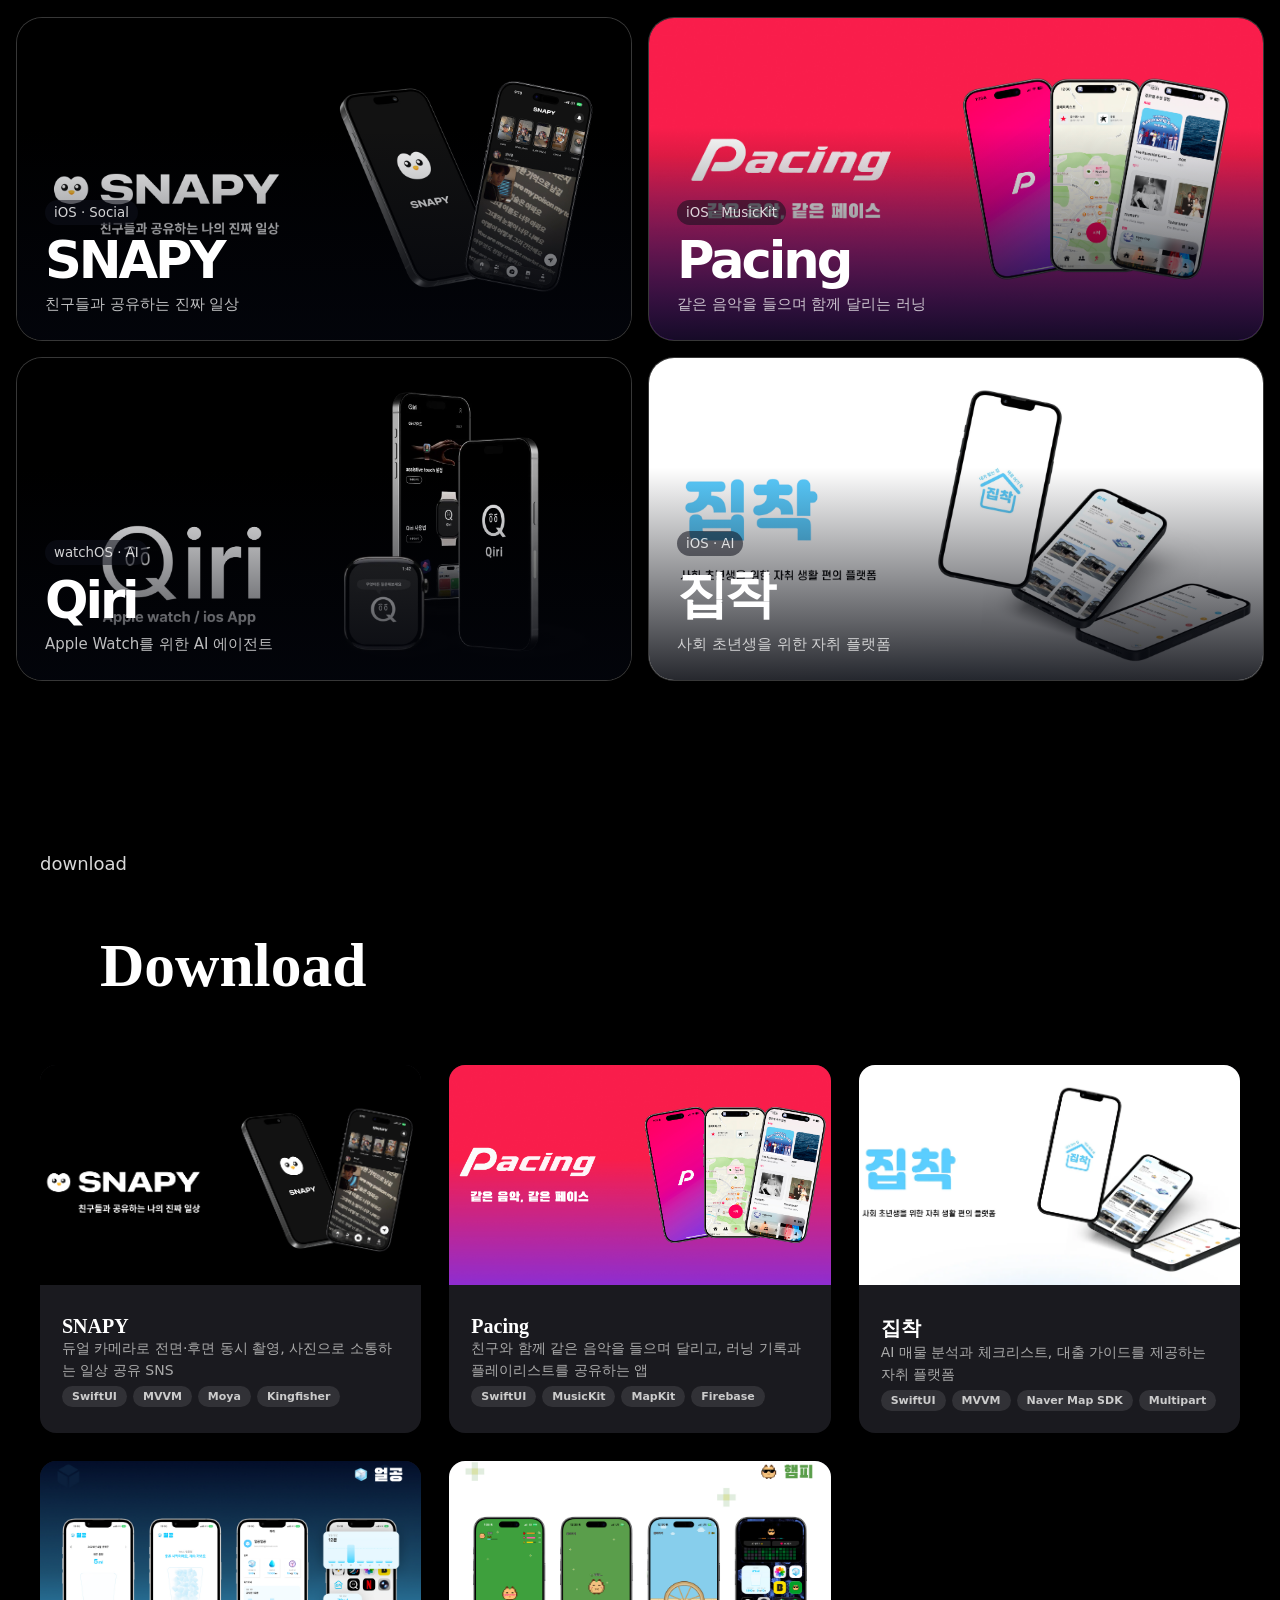
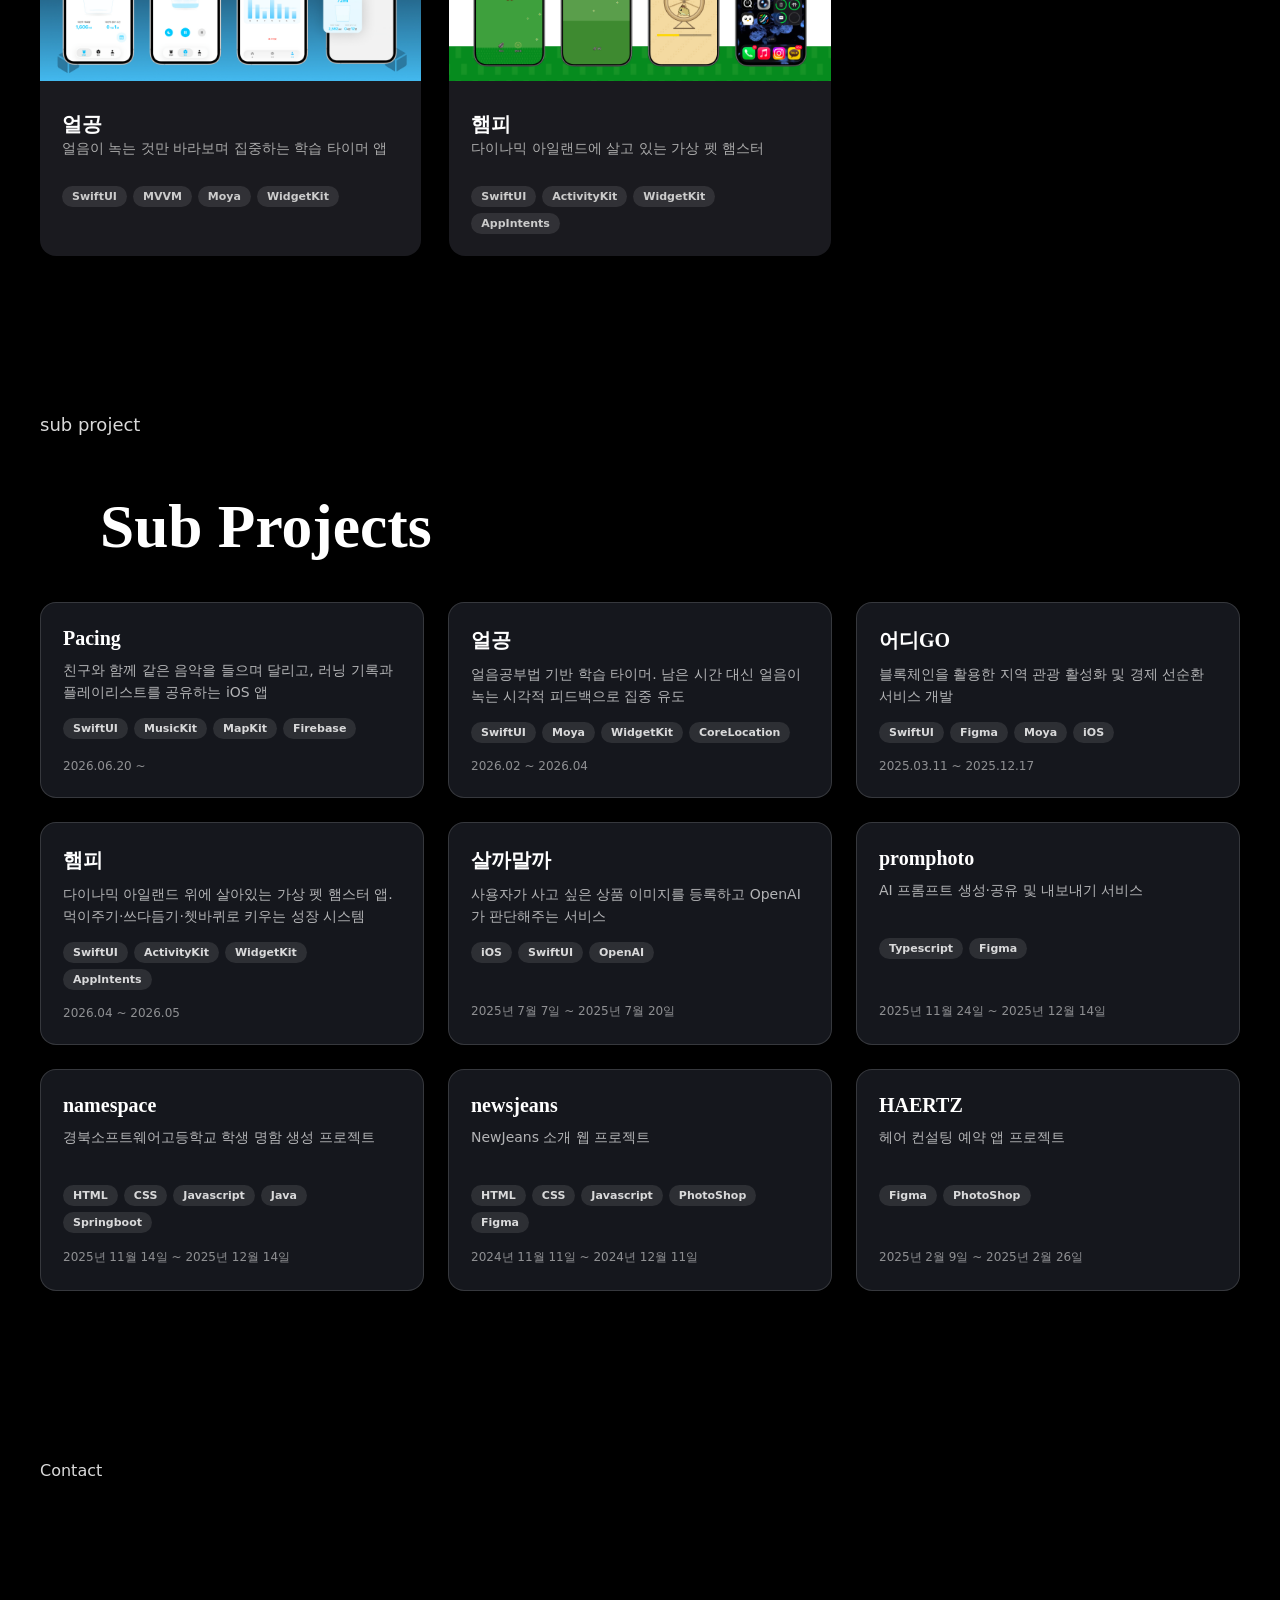
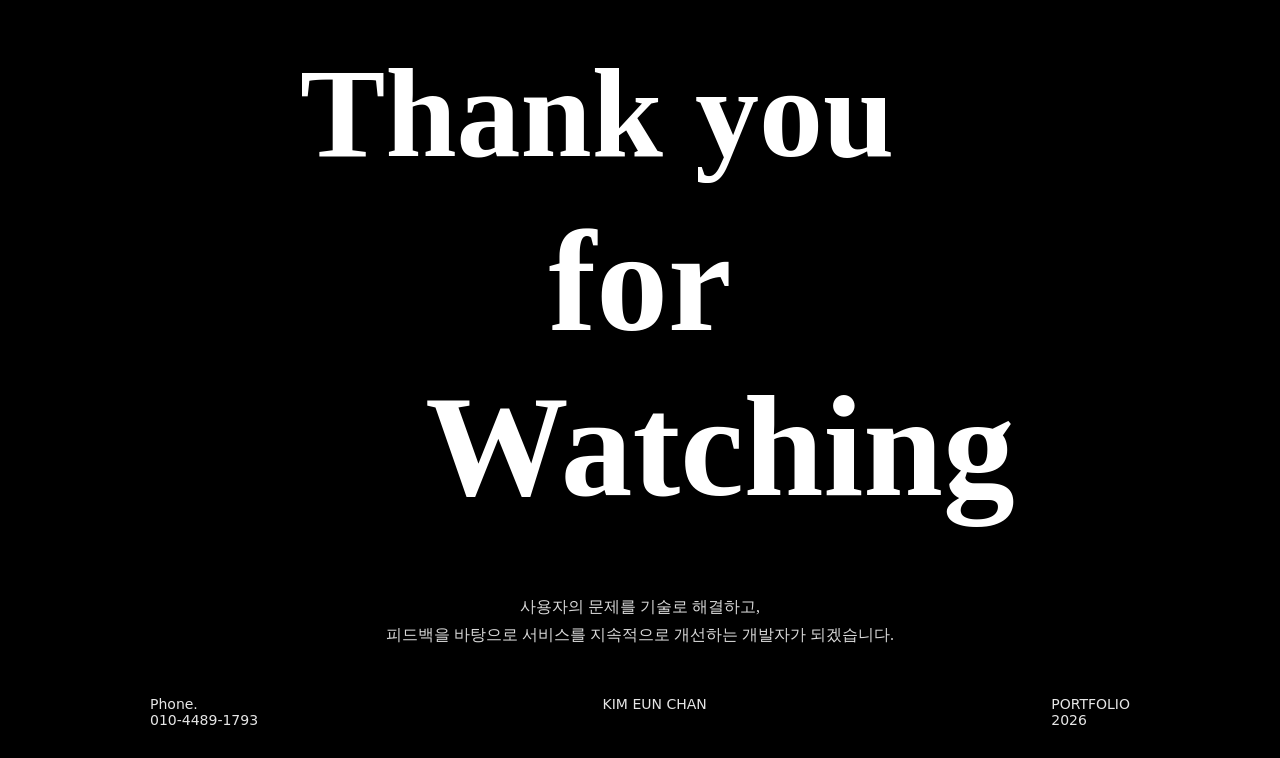
==== commit 19fa9175: "fix: remove duplicate mobile theme hover layers" ====
--- a/index.html
+++ b/index.html
@@ -19,7 +19,7 @@
     <link rel="stylesheet" href="./glass-interaction.css?v=4" />
     <link rel="stylesheet" href="./page-transition.css?v=4" />
     <link rel="stylesheet" href="./header-consistency.css?v=4" />
-    <link rel="stylesheet" href="./responsive.css?v=28" />
+    <link rel="stylesheet" href="./responsive.css?v=29" />
     <script src="./glass-pointer.js?v=5" defer></script>
     <script src="./script.js?v=5" defer></script>
     <script src="./page-transition.js?v=5" defer></script>
--- a/responsive.css
+++ b/responsive.css
@@ -598,6 +598,29 @@
     box-shadow: 0 0 10px rgba(17, 21, 34, .08) !important;
   }
 
+  /* 테마 아이콘에는 커서의 내부 프리즘 레이어·그림자·중복 outline을 쓰지 않습니다. */
+  html .universal-glass-cursor.is-targeting.is-theme-target,
+  html body.is-light-theme .universal-glass-cursor.is-targeting.is-theme-target {
+    background: transparent !important;
+    box-shadow: none !important;
+  }
+
+  html .universal-glass-cursor.is-targeting.is-theme-target::before,
+  html .universal-glass-cursor.is-targeting.is-theme-target::after {
+    content: none !important;
+    display: none !important;
+    opacity: 0 !important;
+  }
+
+  body .topbar .topbar-theme-toggle:hover,
+  body .topbar .topbar-theme-toggle:focus-visible,
+  body header.page-shared-header:not(.topbar) > .project-theme-toggle:hover,
+  body header.page-shared-header:not(.topbar) > .project-theme-toggle:focus-visible,
+  body header.page-shared-header:not(.topbar) > .theme:hover,
+  body header.page-shared-header:not(.topbar) > .theme:focus-visible {
+    outline: none !important;
+  }
+
   /* 커서 이벤트가 늦어도 CSS hover만으로 아이콘 주변 링이 즉시 보이게 합니다. */
   body .topbar .topbar-theme-toggle:hover,
   body .topbar .topbar-theme-toggle:focus-visible,
@@ -617,4 +640,24 @@
   body.light header.page-shared-header:not(.topbar) > .theme:focus-visible {
     outline-color: rgba(17, 21, 34, .35) !important;
   }
-}
+
+  /* 아이콘 뒤의 hover 채움은 제거하고 외곽 글래스 링만 유지합니다. */
+  body .topbar .topbar-theme-toggle:hover,
+  body .topbar .topbar-theme-toggle:focus-visible,
+  body header.page-shared-header:not(.topbar) > .project-theme-toggle:hover,
+  body header.page-shared-header:not(.topbar) > .project-theme-toggle:focus-visible,
+  body header.page-shared-header:not(.topbar) > .theme:hover,
+  body header.page-shared-header:not(.topbar) > .theme:focus-visible {
+    background-color: transparent !important;
+  }
+
+  /* 테마 버튼은 커스텀 글래스 링만 사용하므로 CSS outline은 끕니다. */
+  body .topbar .topbar-theme-toggle:hover,
+  body .topbar .topbar-theme-toggle:focus-visible,
+  body header.page-shared-header:not(.topbar) > .project-theme-toggle:hover,
+  body header.page-shared-header:not(.topbar) > .project-theme-toggle:focus-visible,
+  body header.page-shared-header:not(.topbar) > .theme:hover,
+  body header.page-shared-header:not(.topbar) > .theme:focus-visible {
+    outline: none !important;
+  }
+}
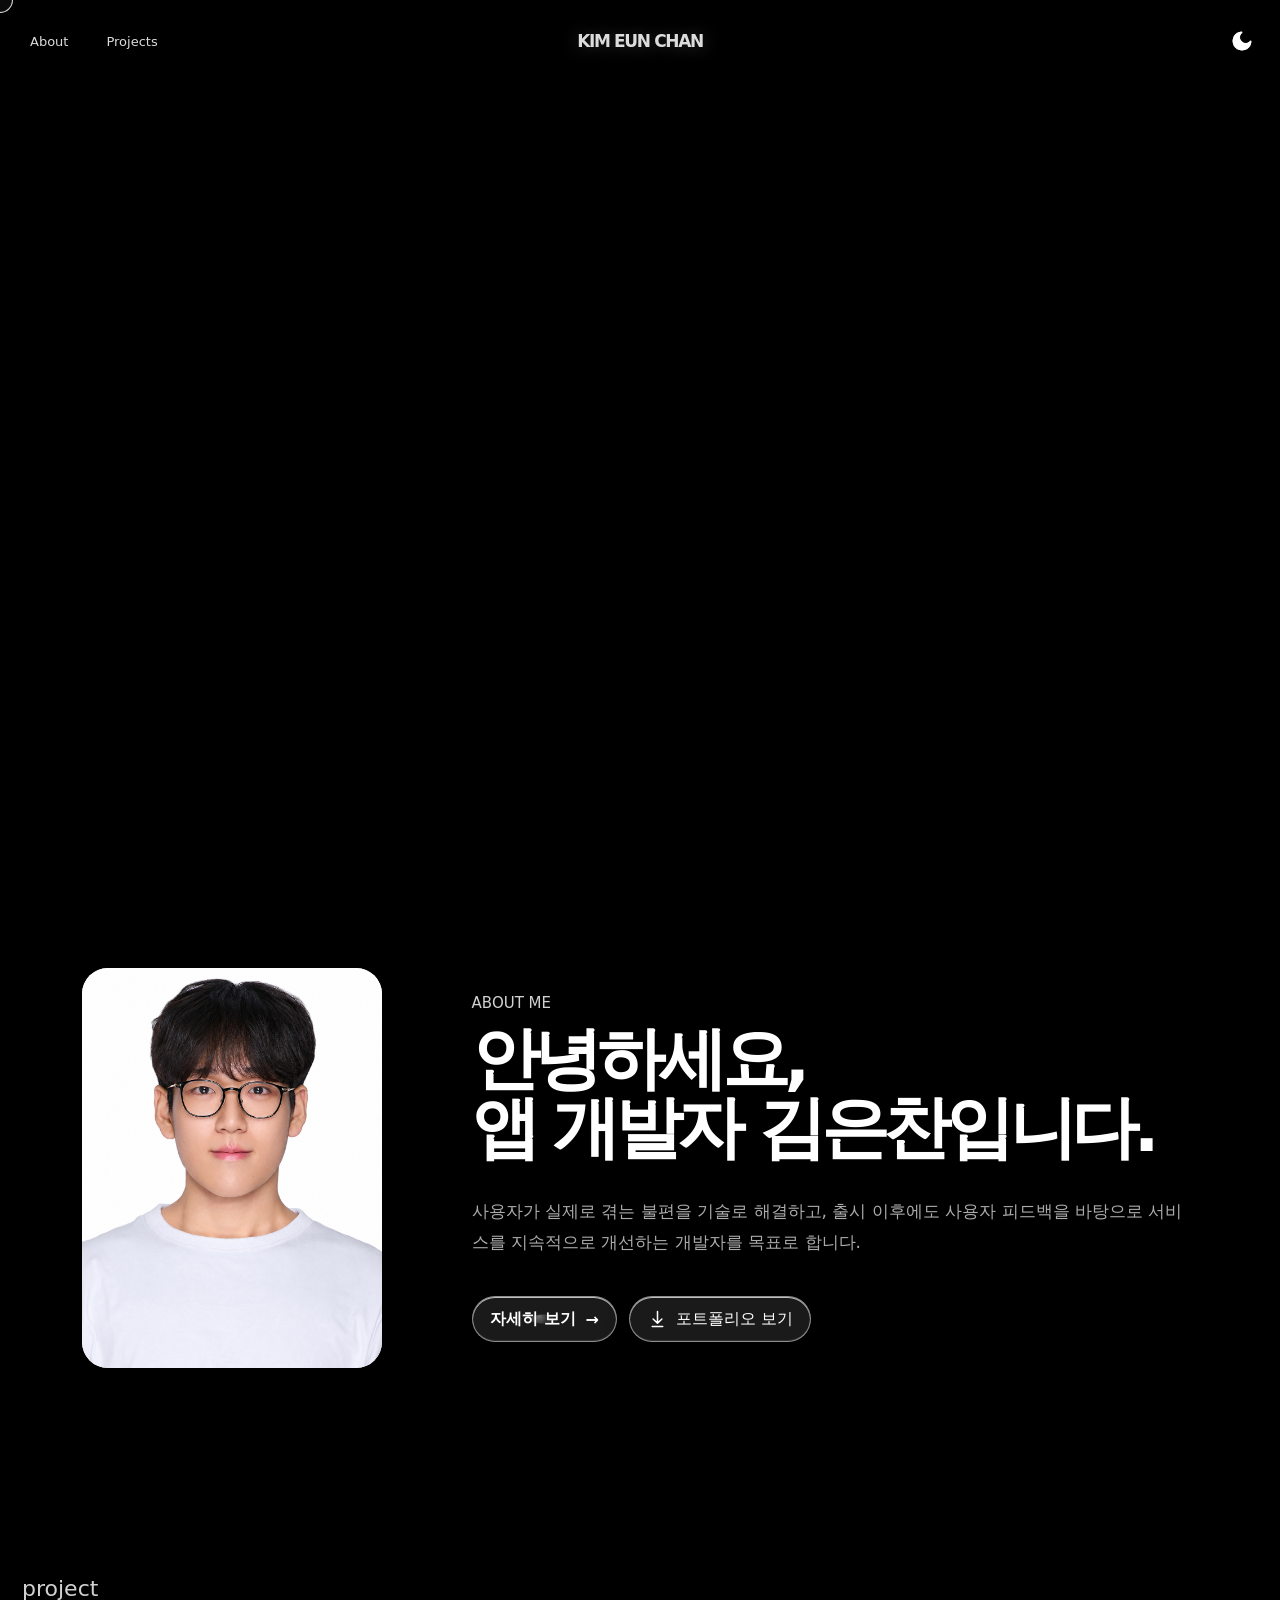
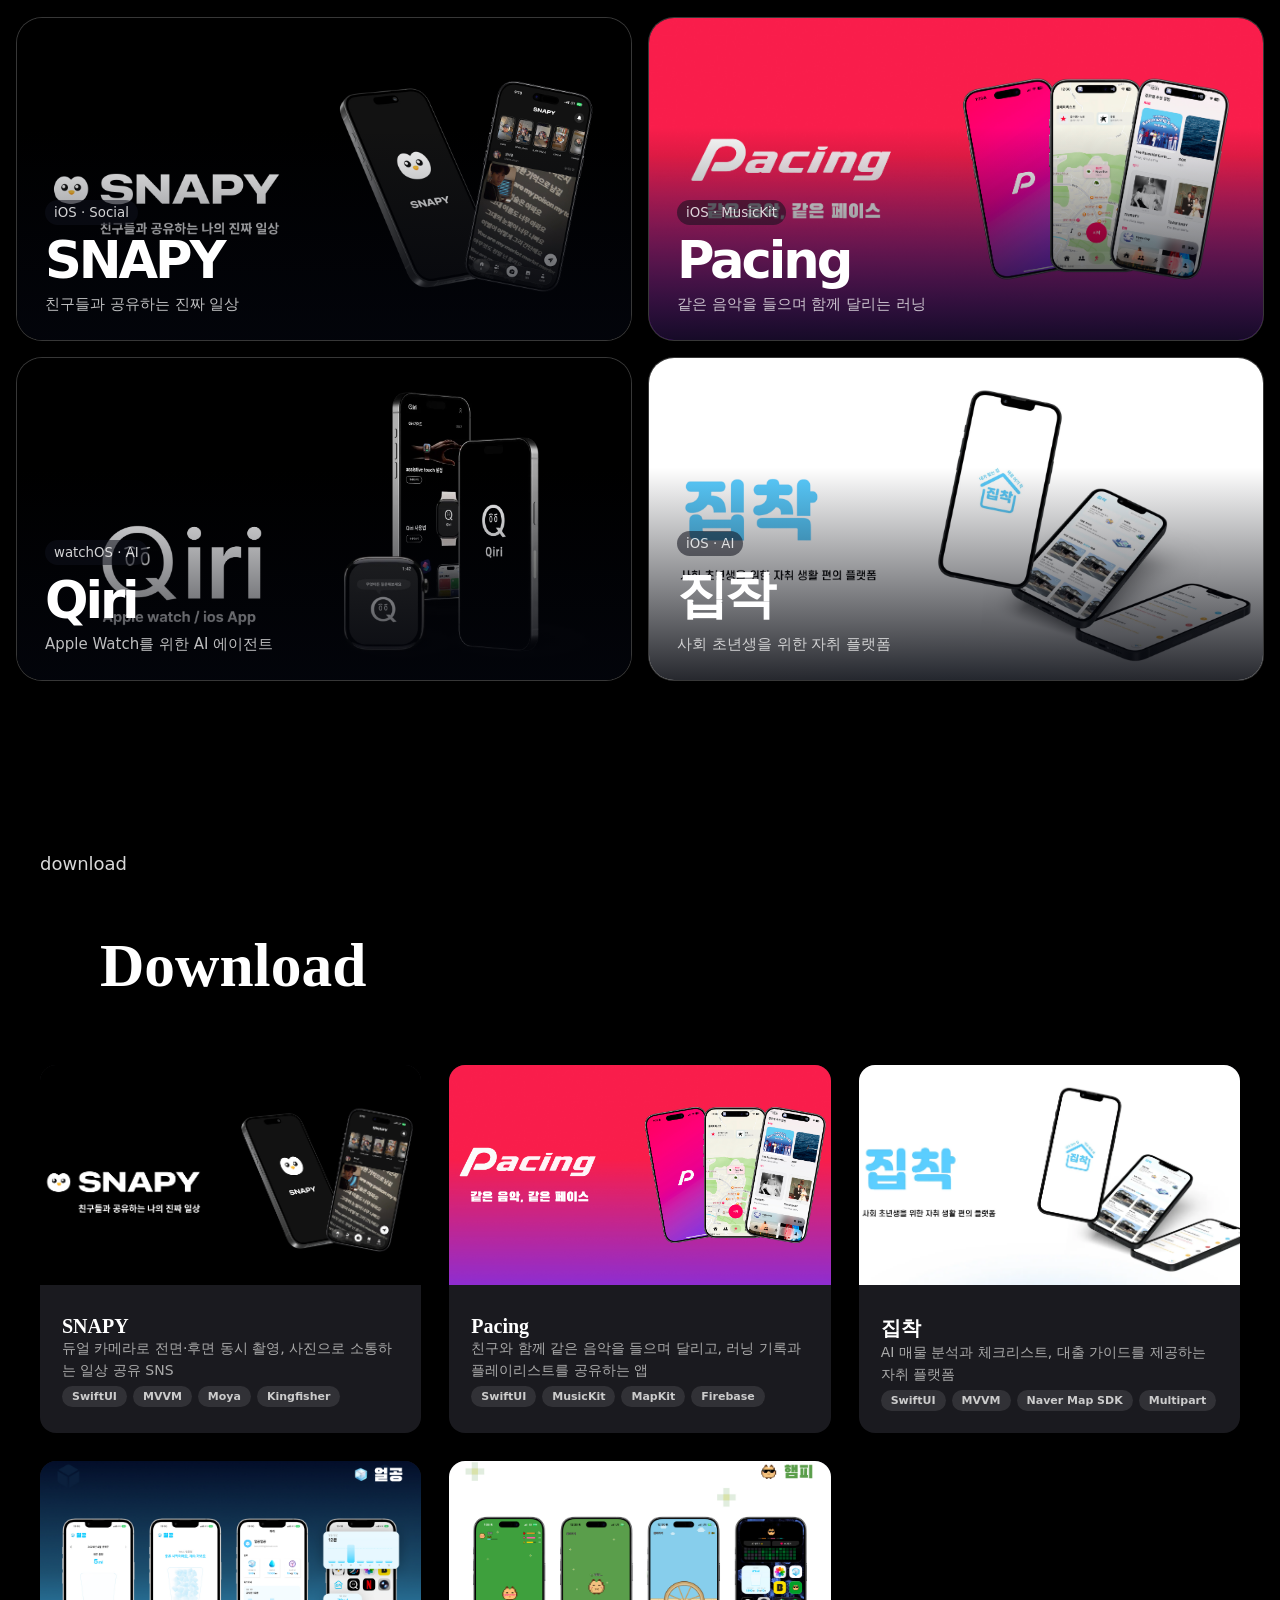
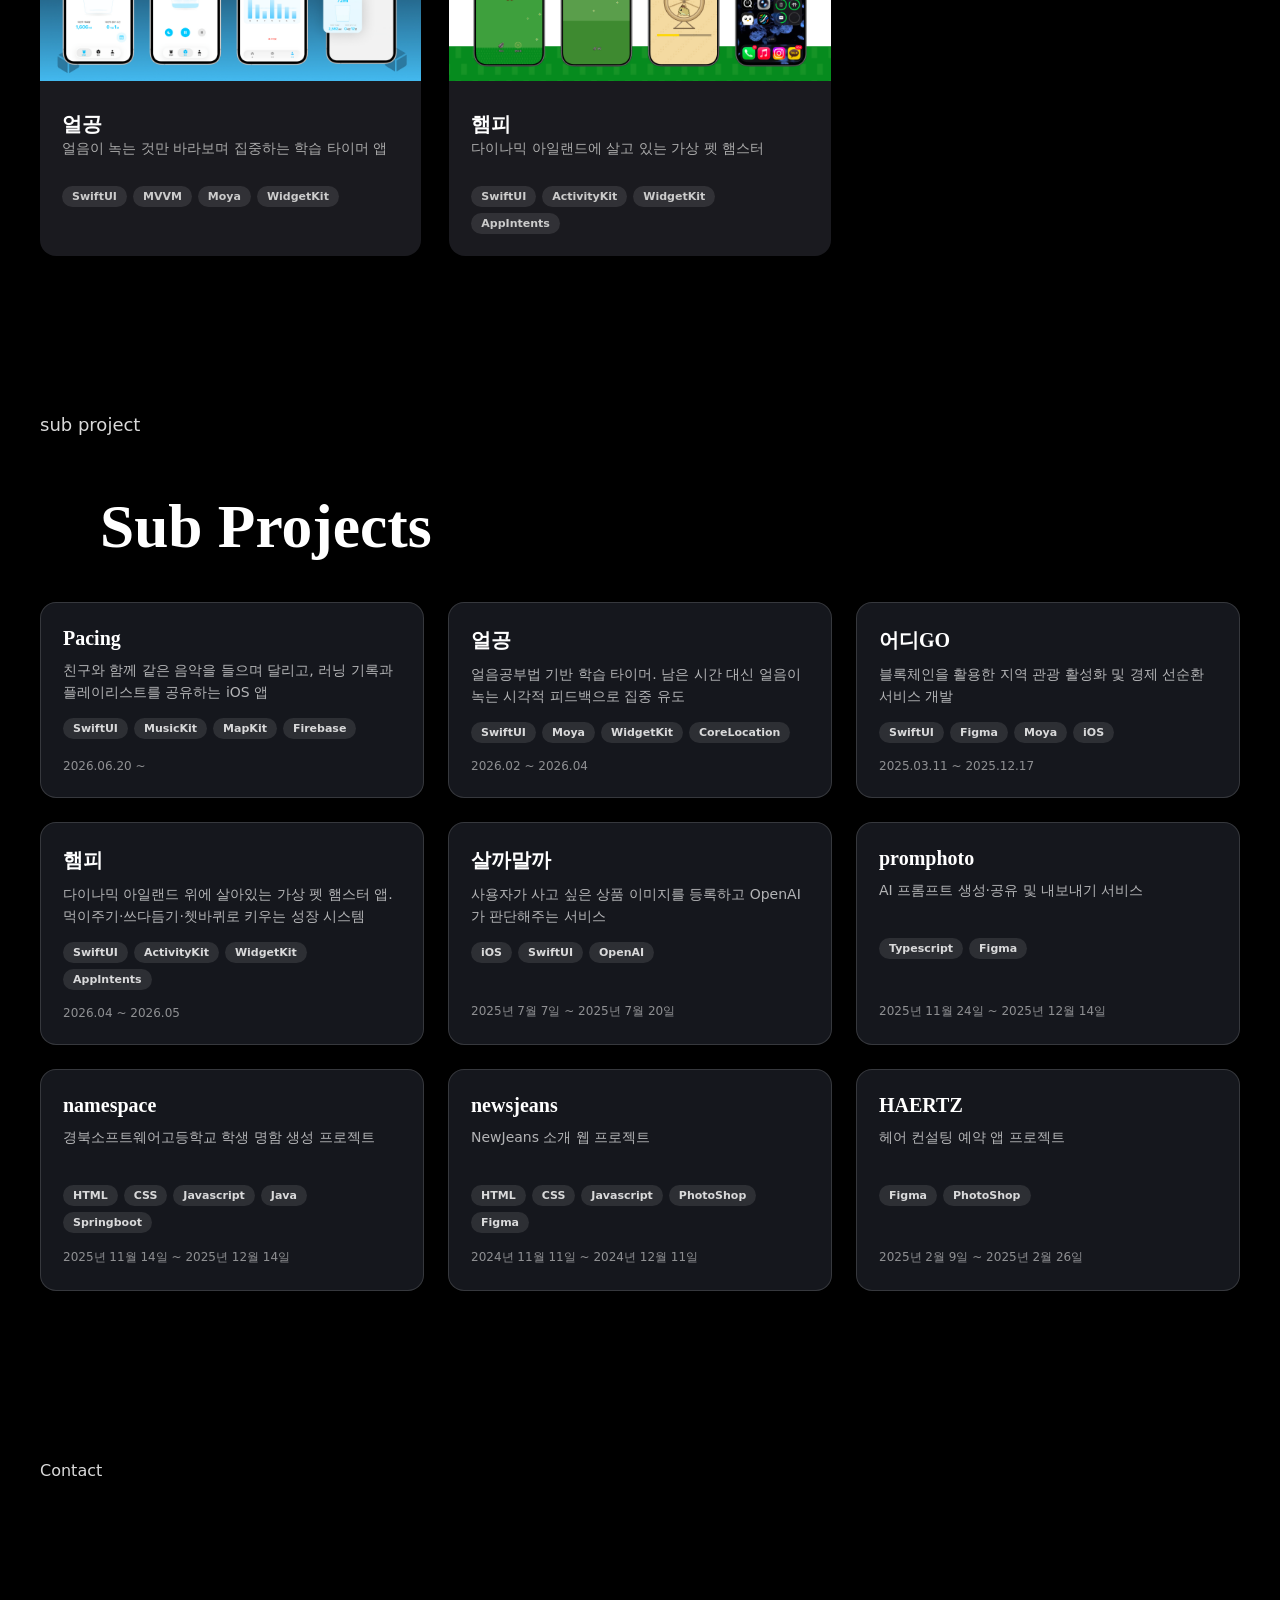
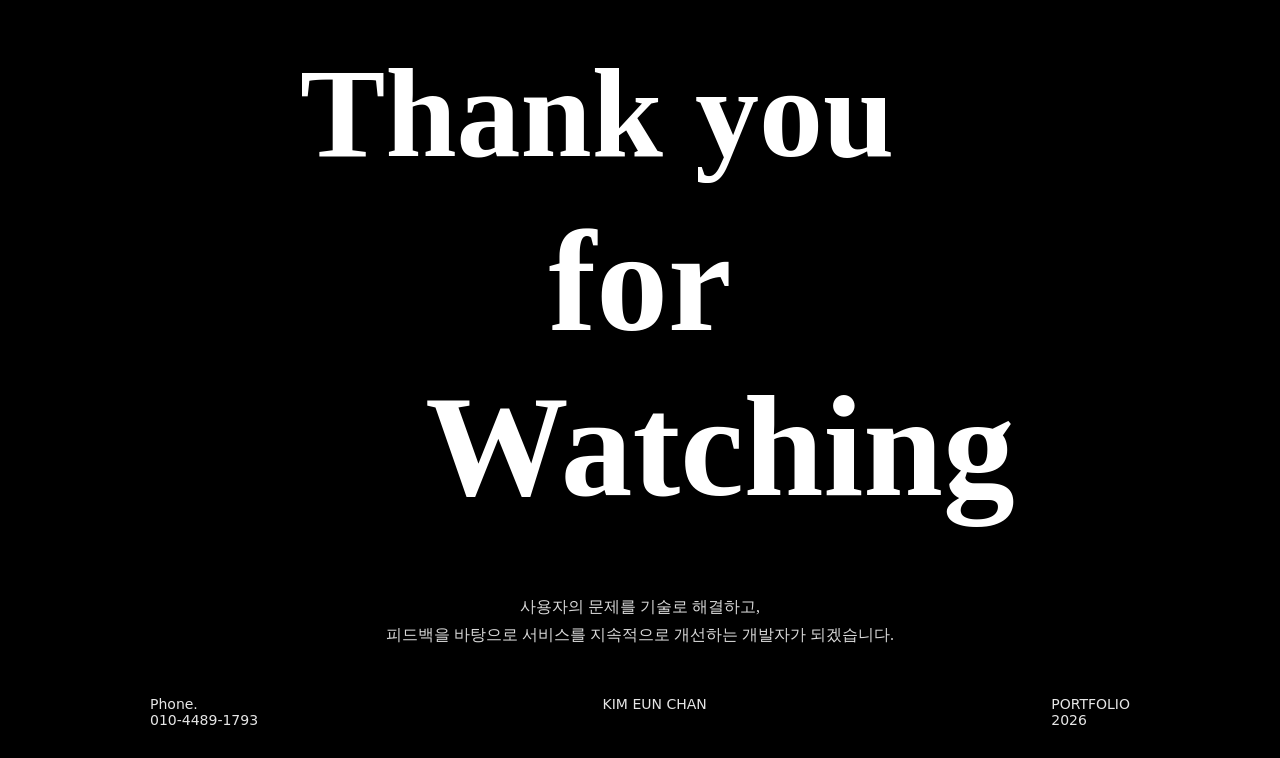
==== commit 6218f6ca: "feat: refine portfolio CTAs and mobile layout" ====
--- a/index.html
+++ b/index.html
@@ -11,16 +11,16 @@
     <link rel="icon" href="./img/symbol-logo.png" />
     <link rel="apple-touch-icon" href="./img/symbol-logo.png" />
     <link rel="stylesheet" href="./style.css?v=2" />
-    <link rel="stylesheet" href="./override.css?v=6" />
+    <link rel="stylesheet" href="./override.css?v=7" />
     <link rel="stylesheet" href="./header-patch.css" />
     <link rel="stylesheet" href="./header-motion-patch.css" />
     <link rel="stylesheet" href="./theme-patch.css?v=4" />
     <link rel="stylesheet" href="./project-grid-patch.css" />
-    <link rel="stylesheet" href="./glass-interaction.css?v=4" />
+    <link rel="stylesheet" href="./glass-interaction.css?v=5" />
     <link rel="stylesheet" href="./page-transition.css?v=4" />
     <link rel="stylesheet" href="./header-consistency.css?v=4" />
     <link rel="stylesheet" href="./responsive.css?v=29" />
-    <script src="./glass-pointer.js?v=5" defer></script>
+    <script src="./glass-pointer.js?v=6" defer></script>
     <script src="./script.js?v=5" defer></script>
     <script src="./page-transition.js?v=5" defer></script>
   </head>
@@ -129,7 +129,21 @@
             <p>
               사용자가 실제로 겪는 불편을 기술로 해결하고, 출시 이후에도 사용자 피드백을 바탕으로 서비스를 지속적으로 개선하는 개발자를 목표로 합니다.
             </p>
-            <a class="btn about-detail-trigger" href="./about/index.html">포트폴리오 보기 <span aria-hidden="true">→</span></a>
+            <div class="about-feature-actions">
+              <a class="btn about-detail-trigger" href="./about/index.html">자세히 보기 <span aria-hidden="true">→</span></a>
+              <a
+                class="btn about-download-trigger"
+                href="./assets/kim-eunchan-portfolio.pdf"
+                download="김은찬_포트폴리오.pdf"
+                aria-label="김은찬 포트폴리오 PDF 다운로드"
+              >
+                <span class="about-download-icon" aria-hidden="true">
+                  <img class="about-download-icon--dark" src="./img/ci_download-white.svg" alt="" />
+                  <img class="about-download-icon--light" src="./img/ci_download-black.svg" alt="" />
+                </span>
+                <span>포트폴리오 보기</span>
+              </a>
+            </div>
           </div>
         </div>
 
--- a/override.css
+++ b/override.css
@@ -345,6 +345,72 @@
 body.is-light-theme .about-detail-trigger,
 body.is-light-theme .about-detail-trigger span {
   color: #111522 !important;
+}
+
+/* About actions: keep both CTAs consistent while using the supplied theme icons. */
+.about-feature-actions {
+  display: flex;
+  flex-wrap: wrap;
+  align-items: center;
+  gap: 12px;
+  margin-top: 38px;
+}
+
+.about-feature-actions .about-detail-trigger {
+  margin-top: 0 !important;
+}
+
+.about-download-trigger {
+  gap: 8px;
+  margin-top: 0 !important;
+}
+
+.about-download-icon,
+.about-download-trigger img {
+  display: block;
+  width: 21px;
+  height: 21px;
+}
+
+.about-download-icon--light {
+  display: none !important;
+}
+
+.about-download-trigger img {
+  object-fit: contain;
+}
+
+body.is-light-theme .about-download-icon--dark {
+  display: none !important;
+}
+
+body.is-light-theme .about-download-icon--light {
+  display: block !important;
+}
+
+@media (max-width: 520px) {
+  .about-feature-actions {
+    align-items: center;
+    flex-wrap: nowrap;
+    gap: 8px;
+  }
+
+  .about-feature-actions .btn {
+    min-width: 0;
+    padding: 0 12px !important;
+    font-size: clamp(13px, 3.7vw, 16px);
+    white-space: nowrap;
+  }
+
+  .about-download-trigger {
+    gap: 5px;
+  }
+
+  .about-download-icon,
+  .about-download-trigger img {
+    width: 18px;
+    height: 18px;
+  }
 }
 
 /* Continuous page surfaces: remove visible color bands between sections. */
--- a/glass-interaction.css
+++ b/glass-interaction.css
@@ -13,7 +13,7 @@
 .glass-cursor,.modal-glass-cursor{display:none!important}
 .universal-glass-cursor{display:block!important;width:26px!important;height:26px!important;margin:0!important;border-radius:50%!important;pointer-events:none!important;position:fixed!important;z-index:2147483647!important;transform:translate(-50%,-50%)!important;opacity:0!important;background:rgba(255,255,255,.045)!important;border:1px solid rgba(255,255,255,.86)!important;box-shadow:inset 1px 1px 3px rgba(255,255,255,.4),inset -2px -2px 5px rgba(0,0,0,.12),0 4px 14px rgba(0,0,0,.14)!important;backdrop-filter:blur(.6px) saturate(1.04)!important;-webkit-backdrop-filter:blur(.6px) saturate(1.04)!important;transition:width .28s cubic-bezier(.2,.8,.2,1),height .28s cubic-bezier(.2,.8,.2,1),opacity .16s ease!important}
 .universal-glass-cursor.is-visible{opacity:1!important}.universal-glass-cursor.is-hovering{width:44px!important;height:44px!important}
-.universal-glass-cursor.is-targeting{width:var(--target-width)!important;height:var(--target-height)!important;border-radius:var(--target-radius)!important;background:rgba(255,255,255,.028)!important;border:1px solid rgba(255,255,255,.72)!important;box-shadow:inset 1px 1px 3px rgba(255,255,255,.28),inset -2px -2px 7px rgba(0,0,0,.1),0 8px 22px rgba(0,0,0,.13)!important;backdrop-filter:blur(.6px) saturate(1.04)!important;-webkit-backdrop-filter:blur(.6px) saturate(1.04)!important;transition:width .48s cubic-bezier(.18,.9,.2,1),height .48s cubic-bezier(.18,.9,.2,1),left .42s cubic-bezier(.18,.9,.2,1),top .42s cubic-bezier(.18,.9,.2,1),border-radius .18s ease,opacity .16s ease!important}
+.universal-glass-cursor.is-targeting{width:var(--target-width)!important;height:var(--target-height)!important;border-radius:var(--target-radius)!important;background:rgba(255,255,255,.028)!important;border:1px solid rgba(255,255,255,.72)!important;box-shadow:inset 1px 1px 3px rgba(255,255,255,.28),inset -2px -2px 7px rgba(0,0,0,.1),0 8px 22px rgba(0,0,0,.13)!important;backdrop-filter:blur(.35px) saturate(1.04)!important;-webkit-backdrop-filter:blur(.35px) saturate(1.04)!important;transition:width .48s cubic-bezier(.18,.9,.2,1),height .48s cubic-bezier(.18,.9,.2,1),left .42s cubic-bezier(.18,.9,.2,1),top .42s cubic-bezier(.18,.9,.2,1),border-radius .18s ease,opacity .16s ease!important}
 dialog .universal-glass-cursor{position:fixed!important;z-index:2147483647!important}
 @media (pointer:fine){html.has-glass-pointer,html.has-glass-pointer *{cursor:none!important}}
 
@@ -25,7 +25,7 @@
 .universal-glass-cursor.is-targeting{background-color:rgba(255,255,255,.012)!important;background-image:none!important;border:1px solid rgba(255,255,255,.72)!important;backdrop-filter:none!important;-webkit-backdrop-filter:none!important;box-shadow:inset 0 0 0 1px rgba(255,255,255,.08),0 0 10px rgba(174,220,255,.08),0 6px 18px rgba(0,0,0,.14)!important}
 .universal-glass-cursor::before{content:"";position:absolute;inset:-1px;border-radius:inherit;padding:1px;pointer-events:none;opacity:0;background:linear-gradient(115deg,rgba(255,255,255,.7),rgba(174,220,255,.38) 28%,rgba(226,181,255,.34) 52%,rgba(255,224,176,.3) 76%,rgba(255,255,255,.64));-webkit-mask:linear-gradient(#000 0 0) content-box,linear-gradient(#000 0 0);-webkit-mask-composite:xor;mask-composite:exclude;transition:opacity .3s ease}
 .universal-glass-cursor.is-targeting::before{opacity:.72}
-.universal-glass-cursor.is-targeting{backdrop-filter:blur(.6px)!important;-webkit-backdrop-filter:blur(.6px)!important}
+.universal-glass-cursor.is-targeting{backdrop-filter:blur(.35px)!important;-webkit-backdrop-filter:blur(.35px)!important}
 /* 열린 모달 내부에서는 커서와 버튼을 같은 좌표계로 맞춥니다. */
 dialog .universal-glass-cursor{position:absolute!important;z-index:2147483647!important}
 /* 모달 버튼은 자기 위치를 바꾸지 않고 glass cursor만 버튼을 감쌉니다. */
@@ -129,3 +129,14 @@
   border: 0 !important;
   box-shadow: none !important;
 }
+
+/* The portfolio download CTA keeps the glass hover surface without the inner glow or scale motion. */
+.about-download-trigger::after {
+  display: none !important;
+}
+
+.about-download-trigger:hover,
+.about-download-trigger.is-sucked {
+  transform: none !important;
+  animation: none !important;
+}
--- a/responsive.css
+++ b/responsive.css
@@ -90,12 +90,30 @@
 
   #endpage .endfage-footer-text {
     position: static !important;
-    width: auto !important;
-    margin: 32px 16px 0 !important;
+    display: grid !important;
+    grid-template-columns: minmax(0, 1fr) auto minmax(0, 1fr) !important;
+    column-gap: clamp(12px, 3vw, 24px) !important;
+    width: calc(100% - 32px) !important;
+    margin: 72px 16px 0 !important;
     transform: none !important;
     align-items: center !important;
-    justify-content: center !important;
+    justify-content: stretch !important;
+    text-align: left !important;
+  }
+
+  #endpage .endfage-footer-text1 {
+    justify-self: start !important;
+    text-align: left !important;
+  }
+
+  #endpage .endfage-footer-text2 {
+    justify-self: center !important;
     text-align: center !important;
+  }
+
+  #endpage .endfage-footer-text3 {
+    justify-self: end !important;
+    text-align: right !important;
   }
 
   /* Keep home navigation usable on mobile: links, brand, and theme control. */
@@ -446,7 +464,16 @@
 @media (max-width: 720px) {
   /* Keep the fixed mobile header clear of the first video frame. */
   .firstpage .hero-visual {
-    margin-top: 78px !important;
+    margin-top: 64px !important;
+  }
+
+  /* In light mode the mobile header should meet the video with no visible gap. */
+  body.is-light-theme .topbar {
+    background: #fff !important;
+    border-color: transparent !important;
+    box-shadow: none !important;
+    backdrop-filter: none !important;
+    -webkit-backdrop-filter: none !important;
   }
 
   .hero-visual { height: auto !important; }
@@ -661,3 +688,143 @@
     outline: none !important;
   }
 }
+
+/* 홈 헤더 기준: 어바웃·프로젝트도 같은 모바일 프레임과 간격을 사용합니다. */
+@media (max-width: 720px) {
+  html body header.page-shared-header:not(.topbar),
+  html body > header:not(.topbar),
+  html body > .nav {
+    position: fixed !important;
+    z-index: 1000 !important;
+    top: 8px !important;
+    left: 50% !important;
+    width: calc(100% - 16px) !important;
+    height: 58px !important;
+    margin: 0 !important;
+    padding: 0 13px !important;
+    transform: translateX(-50%) !important;
+    display: grid !important;
+    grid-template-columns: minmax(0, 1fr) auto minmax(0, 1fr) !important;
+    gap: 4px !important;
+    align-items: center !important;
+  }
+
+  html body header.page-shared-header:not(.topbar) > nav,
+  html body > header:not(.topbar) nav,
+  html body > .nav nav {
+    grid-column: 1 !important;
+    grid-row: 1 !important;
+    display: flex !important;
+    align-items: center !important;
+    gap: 1px !important;
+    min-width: 0 !important;
+    padding: 0 !important;
+    margin: 0 !important;
+    overflow: visible !important;
+  }
+
+  html body header.page-shared-header:not(.topbar) > nav a,
+  html body > header:not(.topbar) nav a,
+  html body > .nav nav a,
+  html body .topbar-nav--left > a {
+    display: inline-flex !important;
+    align-items: center !important;
+    padding: 7px 5px !important;
+    margin: 0 !important;
+    border-radius: 999px !important;
+    font-size: 10px !important;
+    line-height: 1 !important;
+    white-space: nowrap !important;
+  }
+
+  /* 현재 페이지 링크도 별도 강조 패딩을 사용하지 않아 모든 메뉴 폭을 동일하게 유지합니다. */
+  html body header.page-shared-header:not(.topbar) > nav a.is-current,
+  html body > header:not(.topbar) nav a.is-current,
+  html body > .nav nav a.is-current,
+  html body .topbar-nav--left > a.is-current {
+    padding: 7px 5px !important;
+    margin: 0 !important;
+    border-radius: 999px !important;
+    background: transparent !important;
+    box-shadow: none !important;
+  }
+
+  html body header.page-shared-header:not(.topbar) > a:first-child,
+  html body > header:not(.topbar) > a,
+  html body > .nav > .brand {
+    grid-column: 2 !important;
+    grid-row: 1 !important;
+    justify-self: center !important;
+    position: static !important;
+    transform: none !important;
+    padding: 0 !important;
+    margin: 0 !important;
+    font-size: 10px !important;
+    line-height: 1 !important;
+    white-space: nowrap !important;
+  }
+
+  html body header.page-shared-header:not(.topbar) > .project-theme-toggle,
+  html body header.page-shared-header:not(.topbar) > .theme,
+  html body > header:not(.topbar) > .project-theme-toggle,
+  html body > .nav > .theme {
+    grid-column: 3 !important;
+    grid-row: 1 !important;
+    justify-self: end !important;
+    position: static !important;
+    width: 32px !important;
+    height: 32px !important;
+    flex: 0 0 32px !important;
+    margin: 0 !important;
+    transform: translateY(2px) !important;
+  }
+}
+
+/* 페이지별 CSS보다 우선해 홈 헤더의 모바일 간격을 공통으로 유지합니다. */
+@media (max-width: 720px) {
+  html body header.page-shared-header:not(.topbar),
+  html body > header:not(.topbar),
+  html body > .nav {
+    padding-left: 8px !important;
+    padding-right: 8px !important;
+  }
+
+  html body header.nav.page-shared-header:not(.topbar):not(.is-scrolled) > nav,
+  html body header.page-shared-header:not(.topbar):not(.is-scrolled) > nav,
+  html body > header:not(.topbar) nav,
+  html body > .nav nav,
+  html body .topbar-nav--left {
+    gap: 4px !important;
+    padding-left: 0 !important;
+    padding-right: 0 !important;
+  }
+
+  /* 홈의 상단 헤더 프레임까지 동일하게 맞춥니다. */
+  html body header.page-shared-header:not(.topbar),
+  html body > header:not(.topbar),
+  html body > .nav {
+    top: 0 !important;
+    left: 0 !important;
+    width: 100% !important;
+    height: 64px !important;
+    transform: none !important;
+    border: 0 !important;
+    border-radius: 0 !important;
+    background: transparent !important;
+    box-shadow: none !important;
+    backdrop-filter: none !important;
+  }
+
+  html body header.nav.page-shared-header:not(.topbar):not(.is-scrolled) {
+    top: 0 !important;
+    left: 0 !important;
+    width: 100% !important;
+    height: 64px !important;
+    transform: none !important;
+    border: 0 !important;
+    border-radius: 0 !important;
+    background: transparent !important;
+    box-shadow: none !important;
+    backdrop-filter: none !important;
+  }
+}
